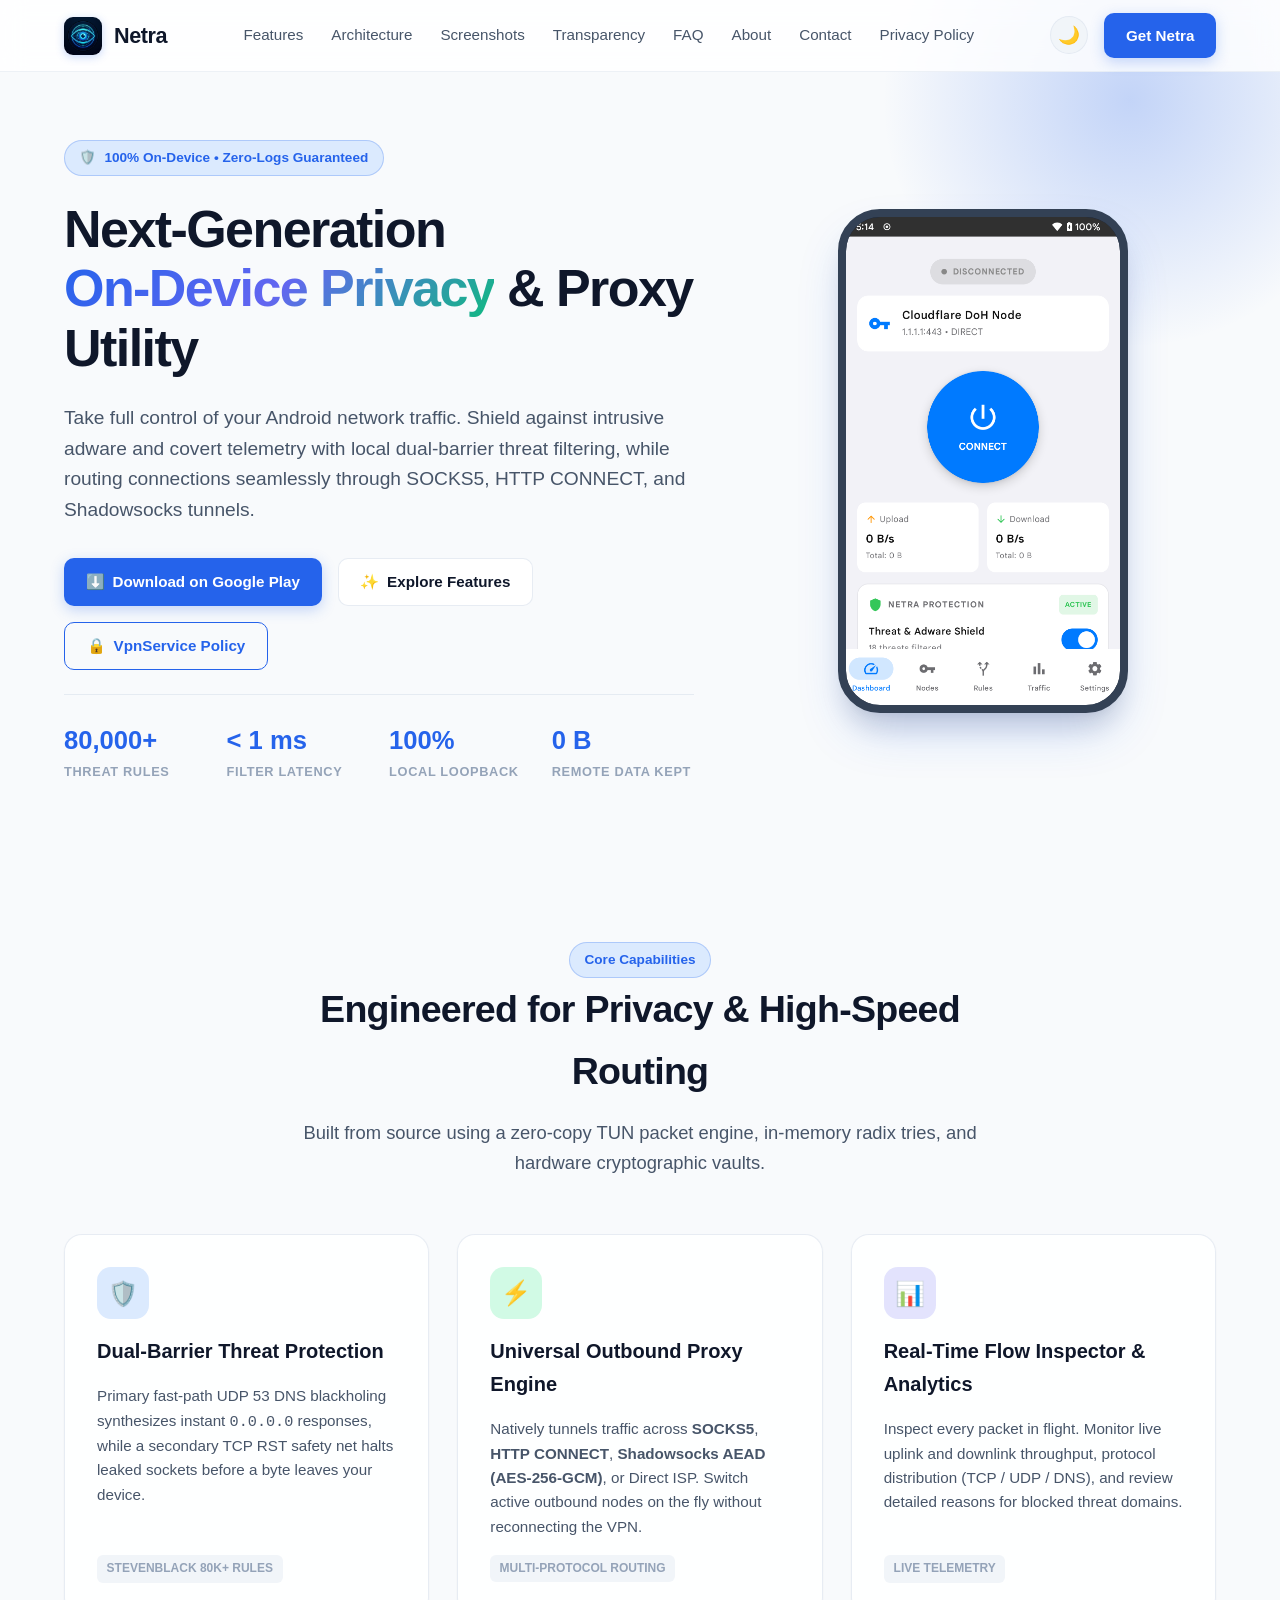
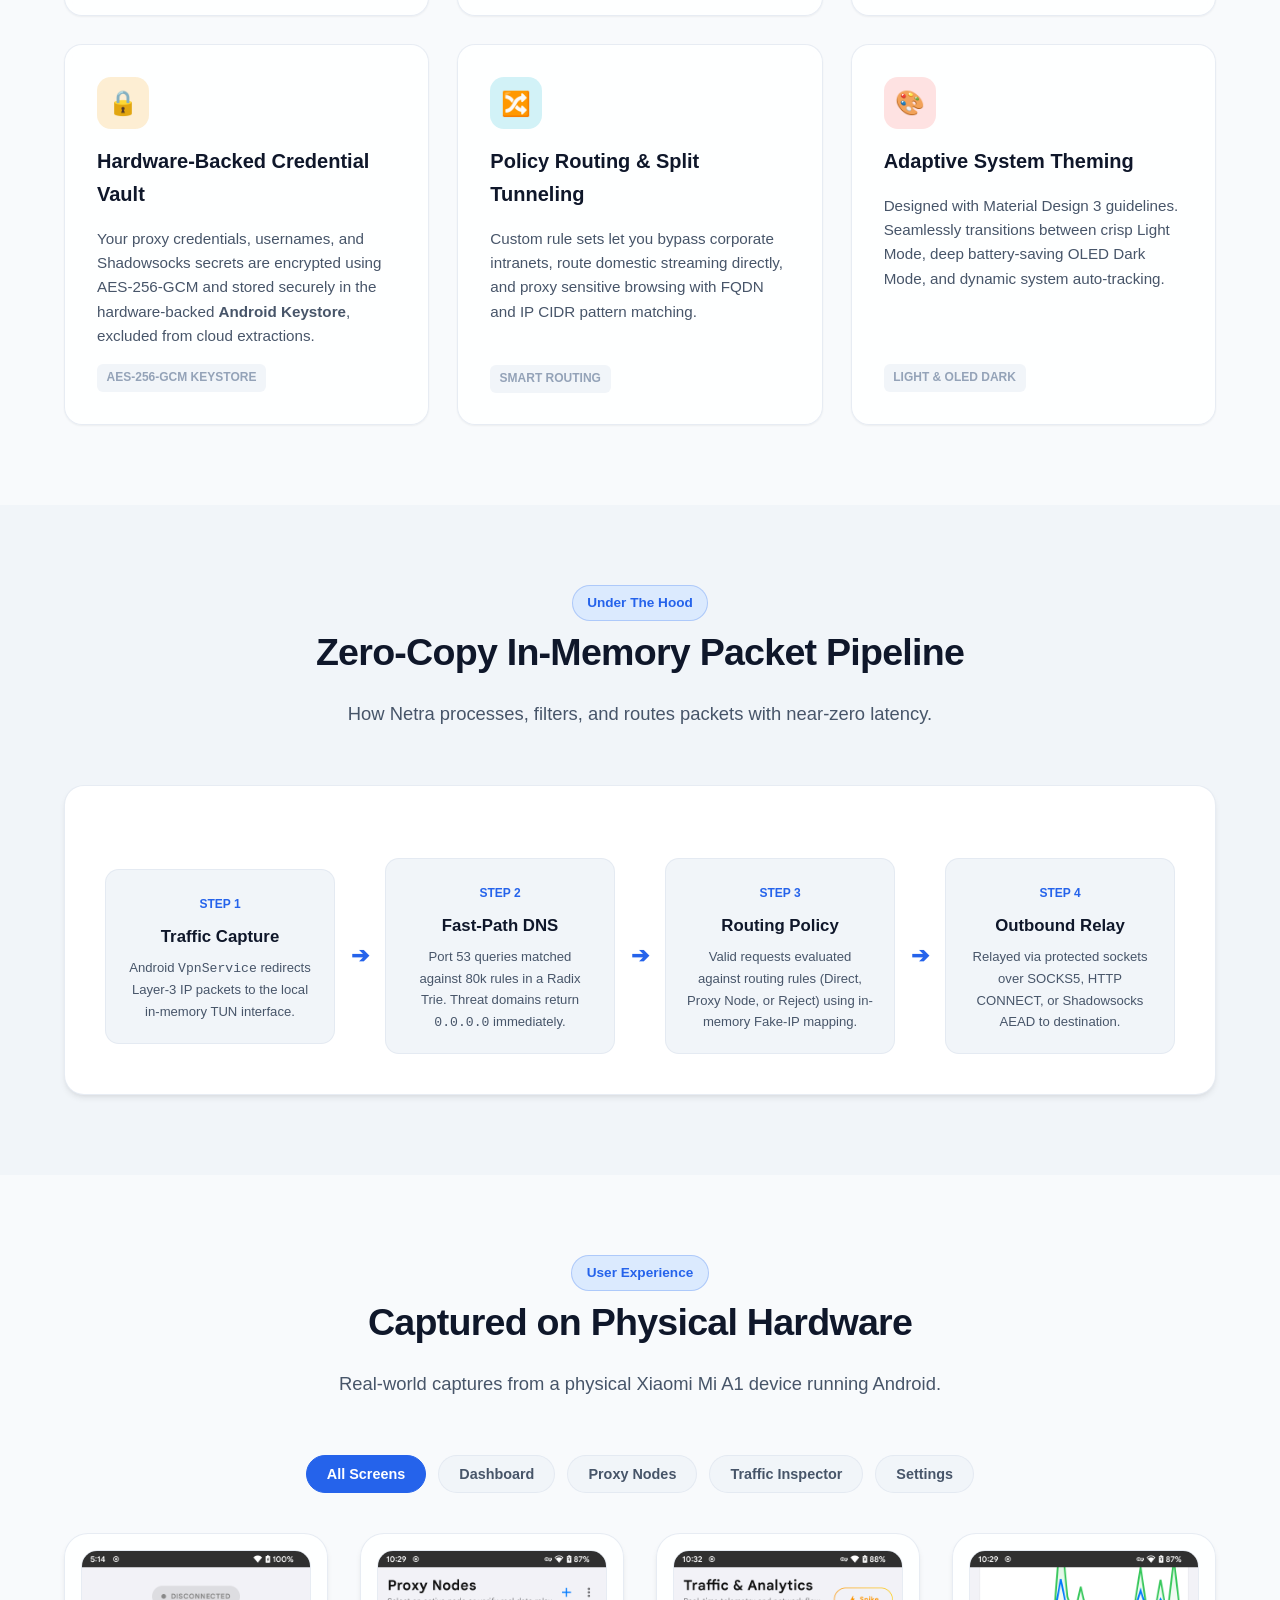
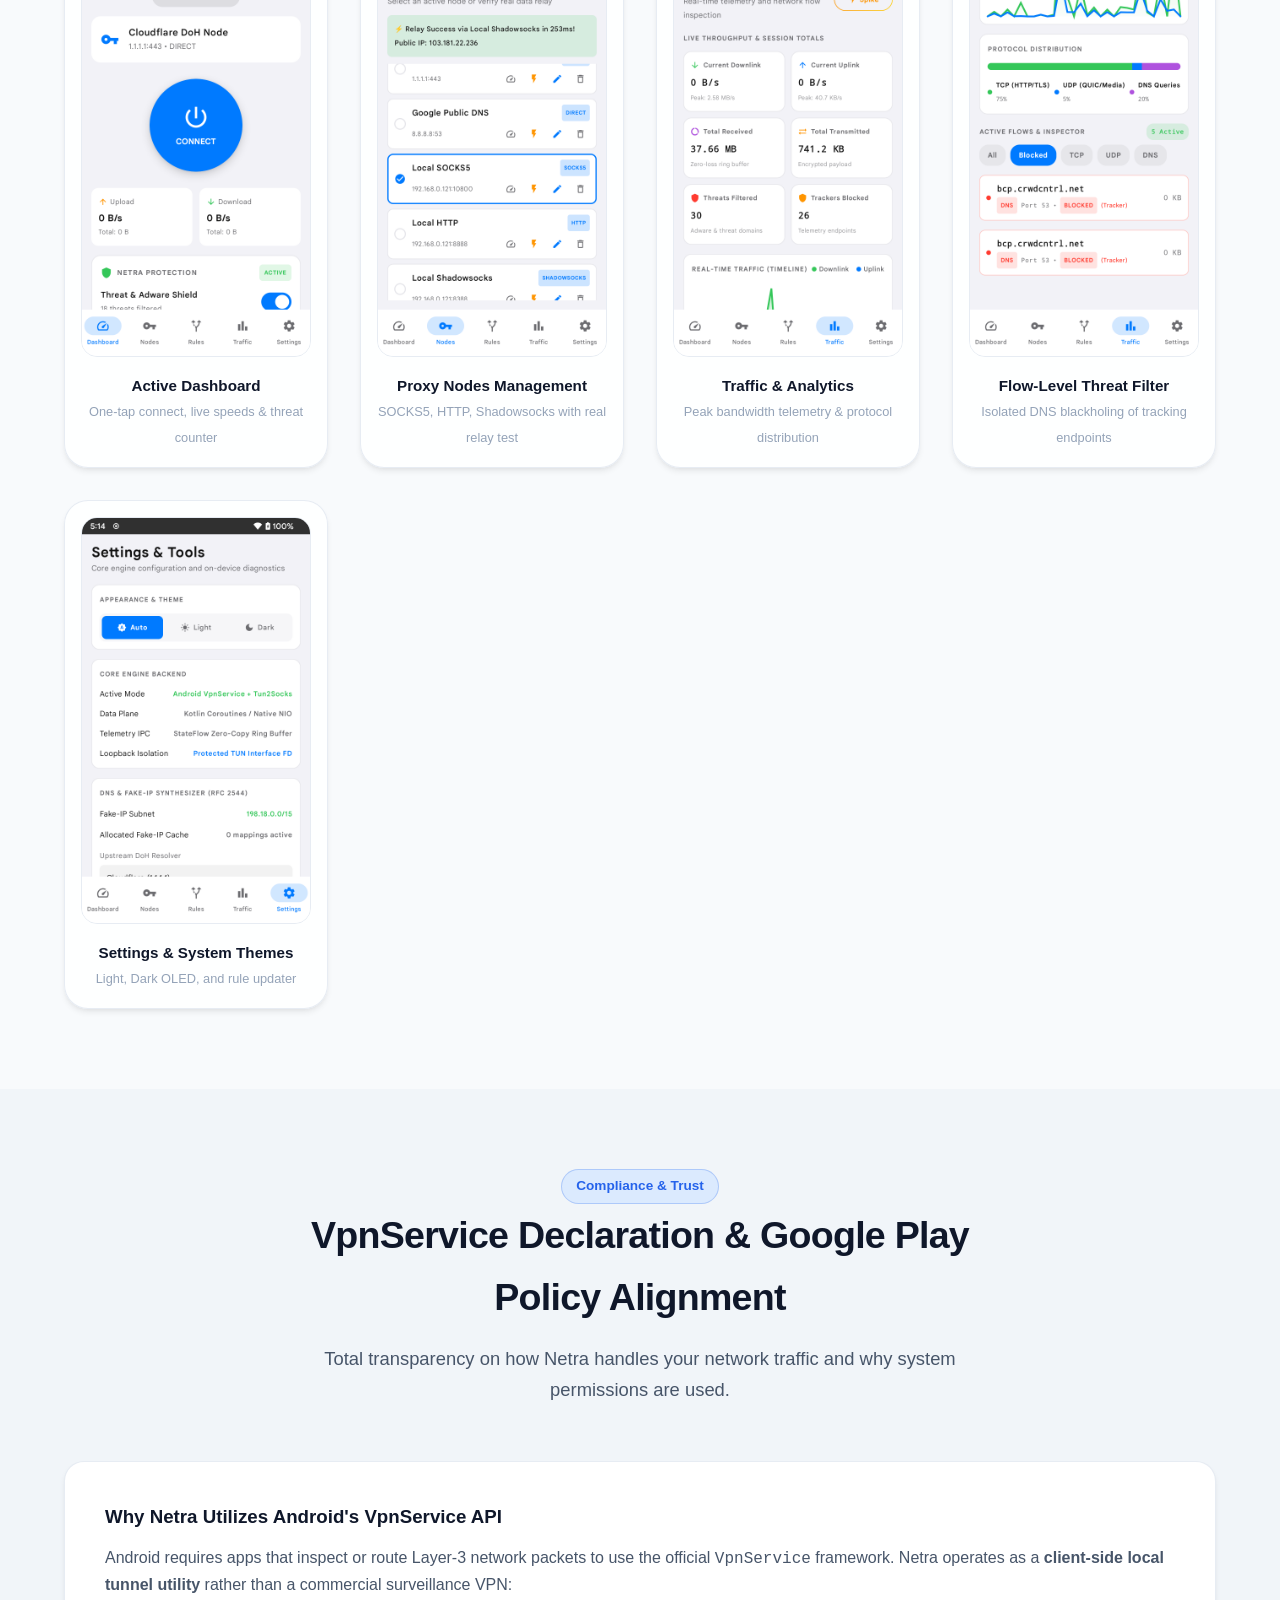
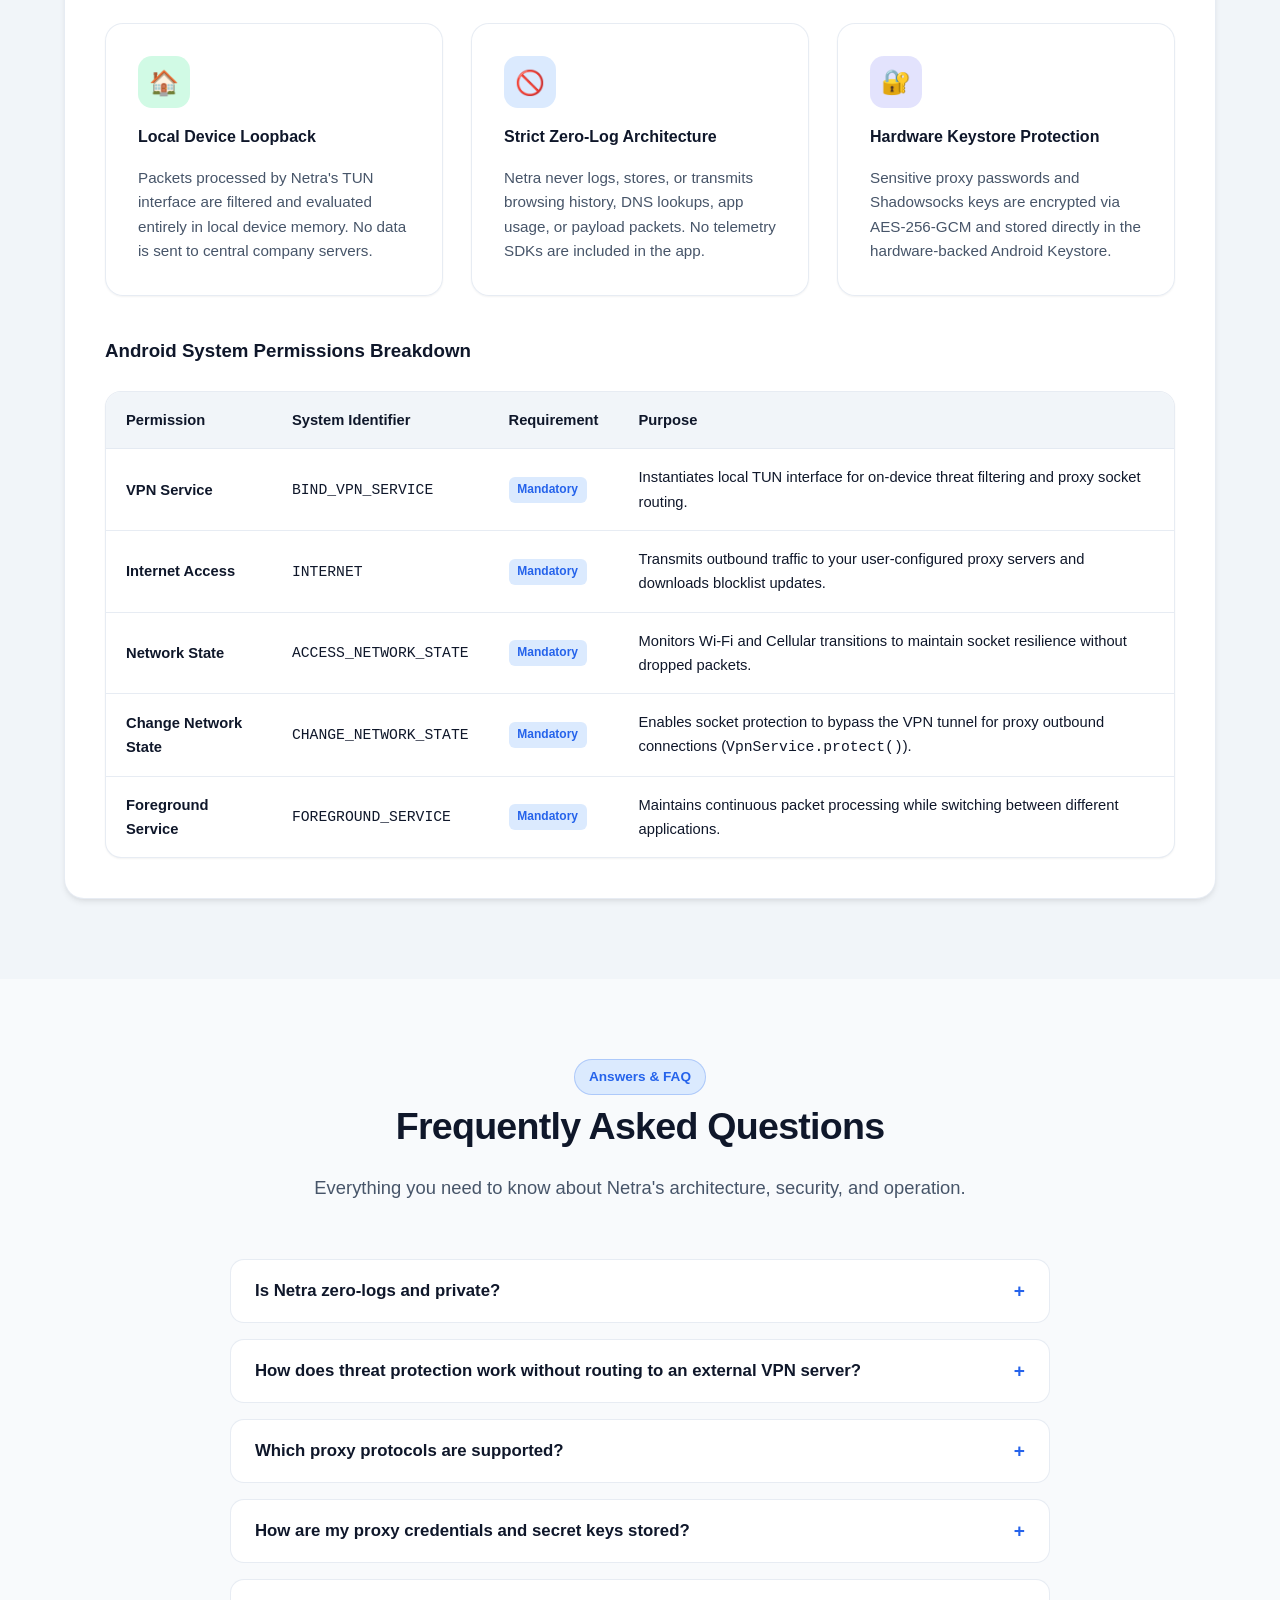
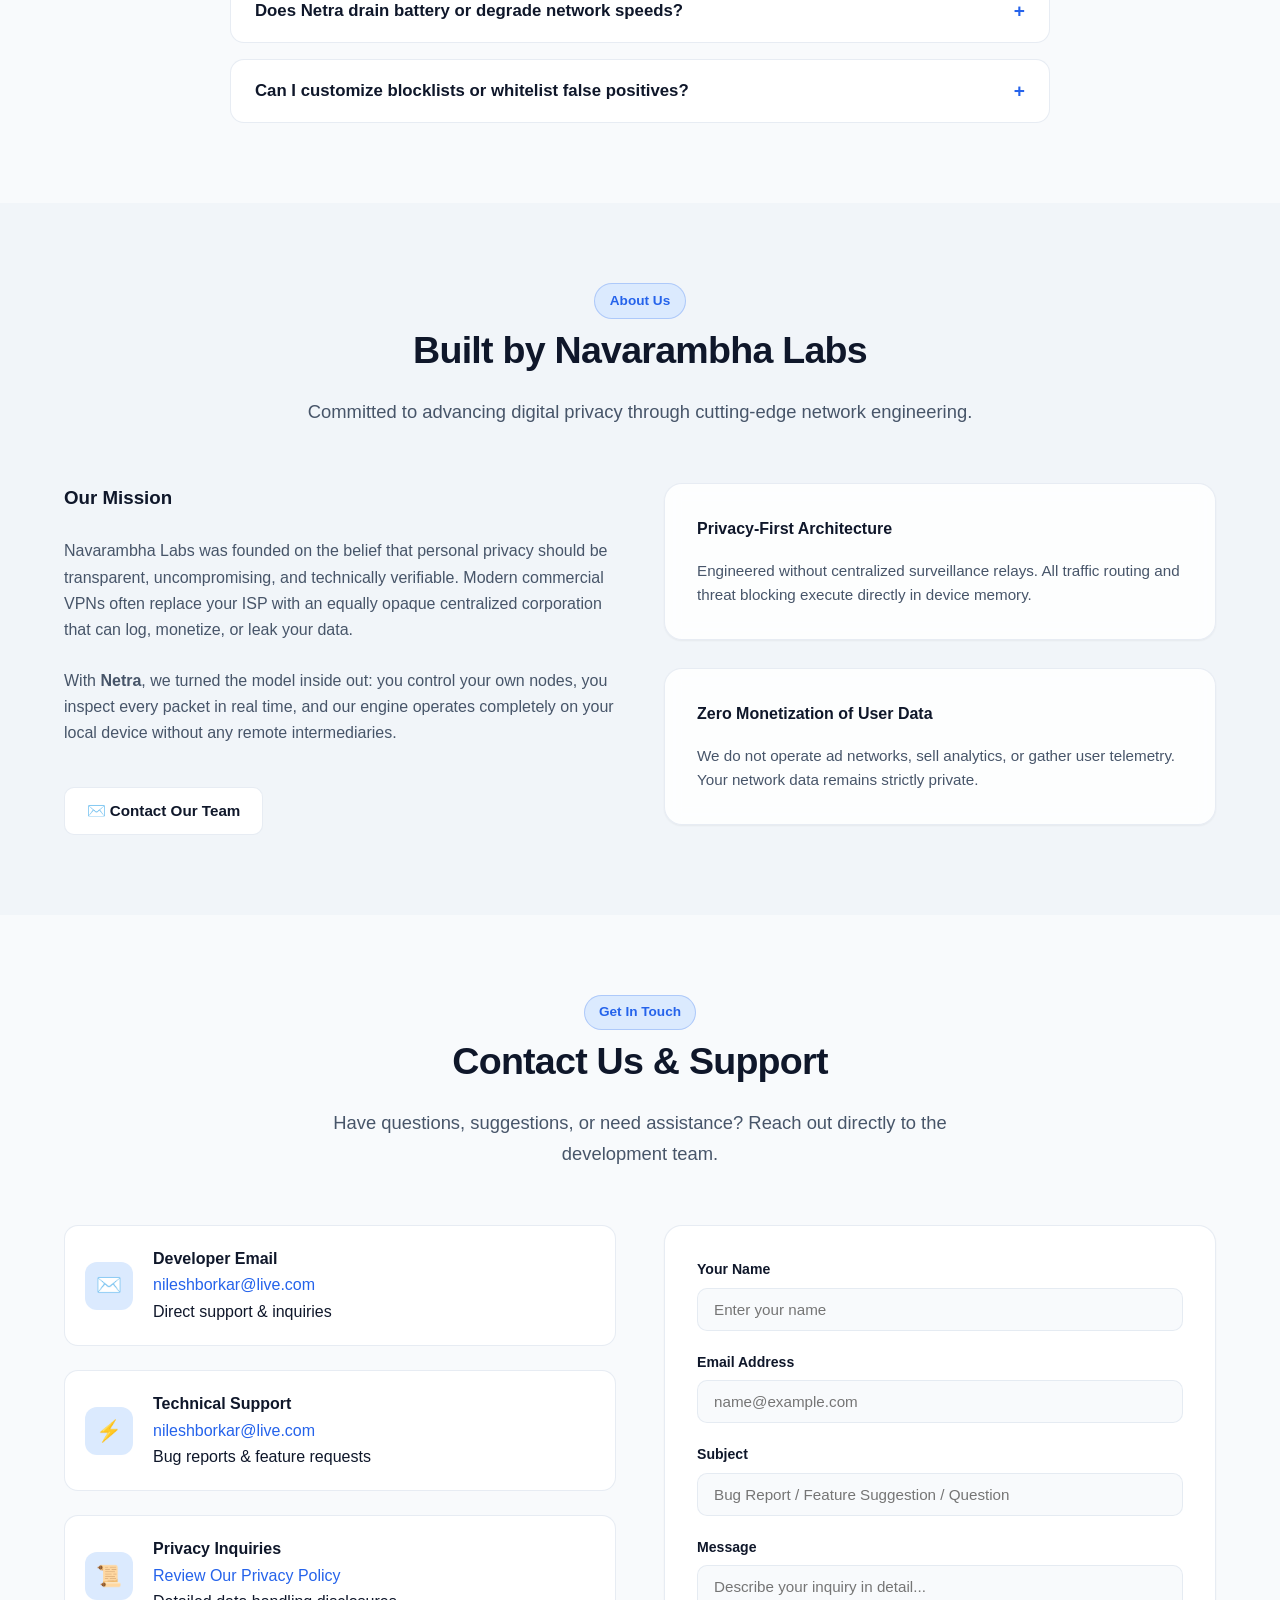
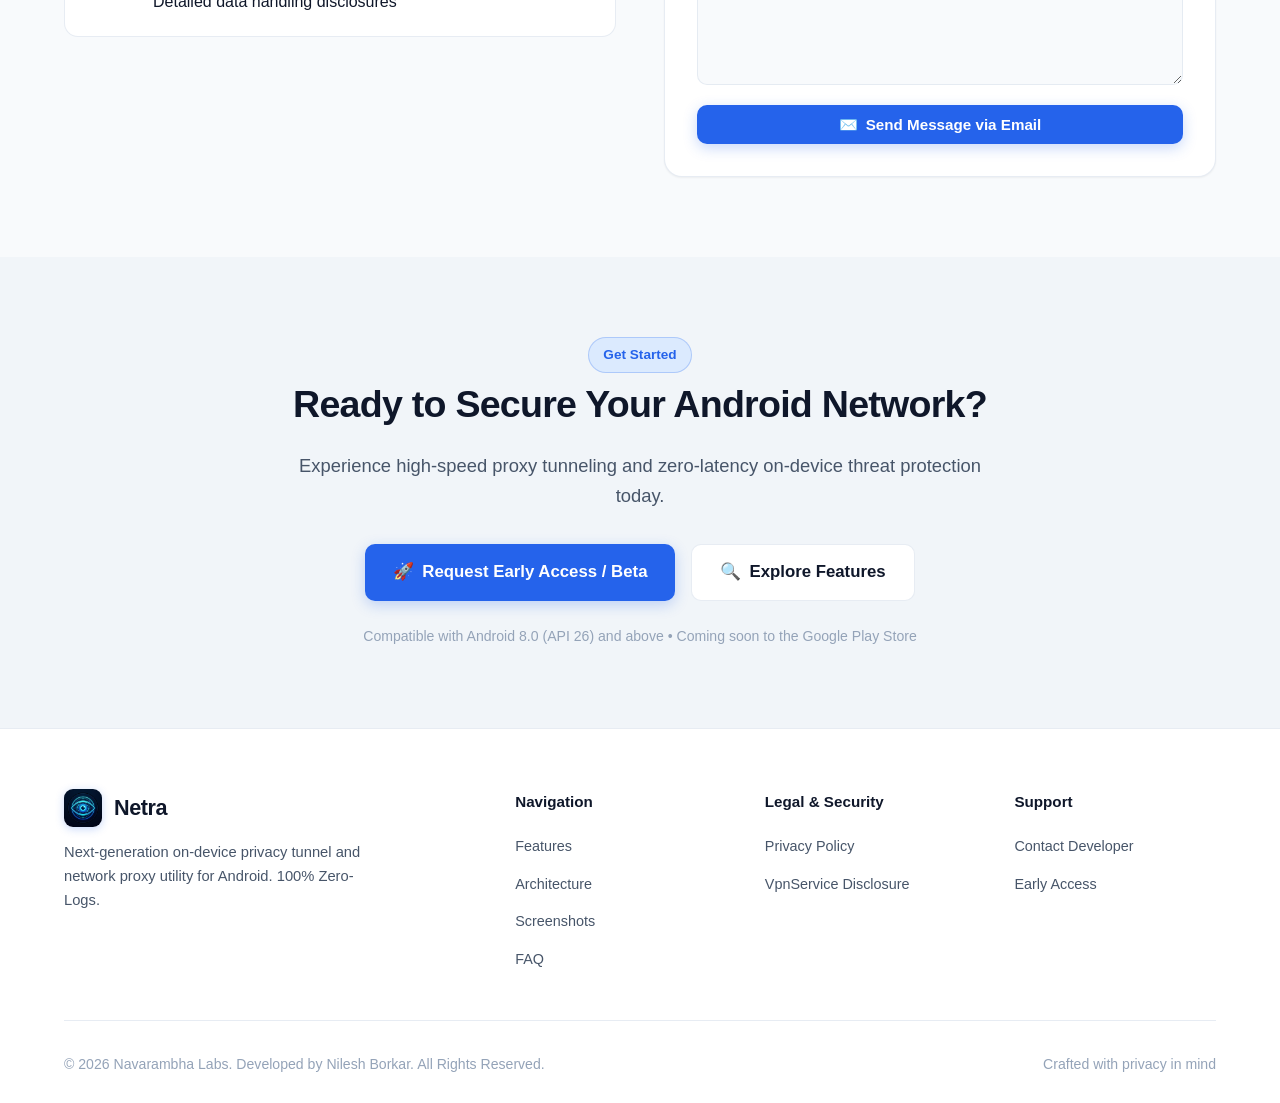
==== index.html @ 2120c1e3 "feat: initial release of Netra official website and privacy policy" ====
<!DOCTYPE html>
<html lang="en">
<head>
  <meta charset="UTF-8">
  <meta name="viewport" content="width=device-width, initial-scale=1.0">
  <title>Netra — On-Device Privacy Tunnel & Network Proxy Utility for Android</title>
  <meta name="description" content="Netra is an advanced, privacy-first Android network utility featuring on-device threat & tracker protection, multi-protocol proxy tunneling (SOCKS5, HTTP, Shadowsocks), and hardware-backed credential encryption. 100% Zero-Logs.">
  <meta name="keywords" content="Android proxy, SOCKS5 client, Shadowsocks Android, HTTP proxy client, privacy tunnel, on-device ad blocker, tracker protection, VpnService Android, network flow inspector, Netra">
  <meta name="author" content="Navarambha Labs">
  <meta name="robots" content="index, follow">
  <link rel="canonical" href="https://nborkar88.github.io/netra-site/">
  <meta name="theme-color" content="#2563eb">

  <!-- Open Graph / Facebook -->
  <meta property="og:type" content="website">
  <meta property="og:site_name" content="Netra Network Proxy">
  <meta property="og:url" content="https://nborkar88.github.io/netra-site/">
  <meta property="og:title" content="Netra — On-Device Privacy Tunnel & Network Proxy Utility for Android">
  <meta property="og:description" content="Shield your mobile network against trackers and adware while routing traffic seamlessly through SOCKS5, HTTP, and Shadowsocks proxies. 100% Zero-Logs.">
  <meta property="og:image" content="https://nborkar88.github.io/netra-site/assets/icon_512.png">

  <!-- Twitter / X -->
  <meta name="twitter:card" content="summary_large_image">
  <meta name="twitter:url" content="https://nborkar88.github.io/netra-site/">
  <meta name="twitter:title" content="Netra — Privacy Tunnel & Network Proxy for Android">
  <meta name="twitter:description" content="On-device dual-barrier threat filtering, multi-protocol proxy tunneling, and hardware credential encryption on Android.">
  <meta name="twitter:image" content="https://nborkar88.github.io/netra-site/assets/icon_512.png">

  <!-- Favicons -->
  <link rel="icon" type="image/png" href="assets/icon_512.png">
  <link rel="apple-touch-icon" href="assets/icon_512.png">

  <link rel="stylesheet" href="css/style.css">

  <!-- Schema.org JSON-LD Structured Data for SEO Rich Snippets -->
  <script type="application/ld+json">
  {
    "@context": "https://schema.org",
    "@graph": [
      {
        "@type": "SoftwareApplication",
        "@id": "https://nborkar88.github.io/netra-site/#app",
        "name": "Netra",
        "operatingSystem": "Android 8.0 and higher",
        "applicationCategory": "SecurityApplication, NetworkingApplication",
        "description": "On-device privacy tunnel and network proxy utility for Android with multi-protocol support (SOCKS5, HTTP, Shadowsocks), dual-barrier threat protection, and real-time traffic inspection.",
        "offers": {
          "@type": "Offer",
          "price": "0.00",
          "priceCurrency": "USD"
        },
        "publisher": {
          "@type": "Organization",
          "name": "Navarambha Labs",
          "url": "https://nborkar88.github.io/netra-site/"
        },
        "author": {
          "@type": "Person",
          "name": "Nilesh Borkar",
          "email": "nileshborkar@live.com"
        },
        "screenshot": [
          "https://nborkar88.github.io/netra-site/assets/screenshots/screen_dashboard.png",
          "https://nborkar88.github.io/netra-site/assets/screenshots/screen_nodes.png",
          "https://nborkar88.github.io/netra-site/assets/screenshots/screen_traffic.png",
          "https://nborkar88.github.io/netra-site/assets/screenshots/screen_settings.png"
        ]
      },
      {
        "@type": "FAQPage",
        "@id": "https://nborkar88.github.io/netra-site/#faq",
        "mainEntity": [
          {
            "@type": "Question",
            "name": "Is Netra completely free and zero-logs?",
            "acceptedAnswer": {
              "@type": "Answer",
              "text": "Yes. Netra is 100% free and open-source. It does not require any account creation, does not collect personal identifiers, and strictly does not log browsing history, packet contents, or connection timestamps."
            }
          },
          {
            "@type": "Question",
            "name": "How does Netra's on-device threat protection work without a remote VPN server?",
            "acceptedAnswer": {
              "@type": "Answer",
              "text": "Netra uses Android's local VpnService interface to intercept network packets on-device. When apps issue DNS queries, Netra matches domain names against an in-memory database of 80,000+ community threat definitions in sub-millisecond time. Known adware and tracking domains are instantly resolved to 0.0.0.0, blackholing them before connections leave your device."
            }
          },
          {
            "@type": "Question",
            "name": "Which outbound proxy protocols are supported by Netra?",
            "acceptedAnswer": {
              "@type": "Answer",
              "text": "Netra natively supports SOCKS5, HTTP CONNECT, Shadowsocks (AEAD AES-256-GCM), and Direct ISP routing, allowing you to dynamically switch outbound nodes in real-time without restarting the VPN."
            }
          },
          {
            "@type": "Question",
            "name": "How are proxy credentials and secret keys protected on the device?",
            "acceptedAnswer": {
              "@type": "Answer",
              "text": "Sensitive node credentials and pre-shared keys are encrypted with AES-256-GCM via AndroidX EncryptedSharedPreferences, backed directly by hardware-protected keys in the Android Keystore system. They are explicitly excluded from Android cloud backups."
            }
          }
        ]
      }
    ]
  }
  </script>
</head>
<body>

  <!-- Navigation Bar -->
  <header class="navbar">
    <div class="container">
      <a href="#" class="brand">
        <img src="assets/icon_512.png" alt="Netra Icon" class="brand-icon">
        <span>Netra</span>
      </a>

      <nav>
        <ul class="nav-links" id="navLinks">
          <li><a href="#features">Features</a></li>
          <li><a href="#architecture">Architecture</a></li>
          <li><a href="#screenshots">Screenshots</a></li>
          <li><a href="#transparency">Transparency</a></li>
          <li><a href="#faq">FAQ</a></li>
          <li><a href="#about">About</a></li>
          <li><a href="#contact">Contact</a></li>
          <li><a href="privacy.html">Privacy Policy</a></li>
        </ul>
      </nav>

      <div class="nav-actions">
        <button id="themeToggleBtn" class="theme-toggle-btn" aria-label="Toggle Theme">🌙</button>
        <a href="#download" class="btn btn-primary">Get Netra</a>
        <button id="mobileToggle" class="mobile-toggle" aria-label="Toggle navigation">☰</button>
      </div>
    </div>
  </header>

  <!-- Hero Section -->
  <section class="hero" id="home">
    <div class="container hero-grid">
      <div class="hero-content">
        <div class="badge-pill">
          <span>🛡️</span> 100% On-Device • Zero-Logs Guaranteed
        </div>

        <h1 class="hero-title">
          Next-Generation <br>
          <span class="gradient-text">On-Device Privacy</span> & Proxy Utility
        </h1>

        <p class="hero-subtitle">
          Take full control of your Android network traffic. Shield against intrusive adware and covert telemetry with local dual-barrier threat filtering, while routing connections seamlessly through SOCKS5, HTTP CONNECT, and Shadowsocks tunnels.
        </p>

        <div class="hero-cta">
          <a href="#download" class="btn btn-primary">
            <span>⬇️</span> Download on Google Play
          </a>
          <a href="#features" class="btn btn-secondary">
            <span>✨</span> Explore Features
          </a>
          <a href="#transparency" class="btn btn-outline">
            <span>🔒</span> VpnService Policy
          </a>
        </div>

        <div class="hero-metrics">
          <div class="metric-item">
            <span class="metric-val">80,000+</span>
            <span class="metric-lbl">Threat Rules</span>
          </div>
          <div class="metric-item">
            <span class="metric-val">&lt; 1 ms</span>
            <span class="metric-lbl">Filter Latency</span>
          </div>
          <div class="metric-item">
            <span class="metric-val">100%</span>
            <span class="metric-lbl">Local Loopback</span>
          </div>
          <div class="metric-item">
            <span class="metric-val">0 B</span>
            <span class="metric-lbl">Remote Data Kept</span>
          </div>
        </div>
      </div>

      <!-- Real Device Mockup -->
      <div class="hero-mockup">
        <div class="phone-frame">
          <img src="assets/screenshots/screen_dashboard.png" alt="Netra Dashboard on Android" class="phone-screen">
        </div>
      </div>
    </div>
  </section>

  <!-- Key Features Grid -->
  <section id="features">
    <div class="container">
      <div class="section-header">
        <div class="badge-pill">Core Capabilities</div>
        <h2>Engineered for Privacy & High-Speed Routing</h2>
        <p>Built from source using a zero-copy TUN packet engine, in-memory radix tries, and hardware cryptographic vaults.</p>
      </div>

      <div class="features-grid">
        
        <!-- Feature 1 -->
        <div class="feature-card">
          <div class="feature-icon-wrapper icon-blue">🛡️</div>
          <h3>Dual-Barrier Threat Protection</h3>
          <p>Primary fast-path UDP 53 DNS blackholing synthesizes instant <code>0.0.0.0</code> responses, while a secondary TCP RST safety net halts leaked sockets before a byte leaves your device.</p>
          <span class="feature-tag">StevenBlack 80k+ Rules</span>
        </div>

        <!-- Feature 2 -->
        <div class="feature-card">
          <div class="feature-icon-wrapper icon-green">⚡</div>
          <h3>Universal Outbound Proxy Engine</h3>
          <p>Natively tunnels traffic across <strong>SOCKS5</strong>, <strong>HTTP CONNECT</strong>, <strong>Shadowsocks AEAD (AES-256-GCM)</strong>, or Direct ISP. Switch active outbound nodes on the fly without reconnecting the VPN.</p>
          <span class="feature-tag">Multi-Protocol Routing</span>
        </div>

        <!-- Feature 3 -->
        <div class="feature-card">
          <div class="feature-icon-wrapper icon-purple">📊</div>
          <h3>Real-Time Flow Inspector & Analytics</h3>
          <p>Inspect every packet in flight. Monitor live uplink and downlink throughput, protocol distribution (TCP / UDP / DNS), and review detailed reasons for blocked threat domains.</p>
          <span class="feature-tag">Live Telemetry</span>
        </div>

        <!-- Feature 4 -->
        <div class="feature-card">
          <div class="feature-icon-wrapper icon-orange">🔒</div>
          <h3>Hardware-Backed Credential Vault</h3>
          <p>Your proxy credentials, usernames, and Shadowsocks secrets are encrypted using AES-256-GCM and stored securely in the hardware-backed <strong>Android Keystore</strong>, excluded from cloud extractions.</p>
          <span class="feature-tag">AES-256-GCM Keystore</span>
        </div>

        <!-- Feature 5 -->
        <div class="feature-card">
          <div class="feature-icon-wrapper icon-cyan">🔀</div>
          <h3>Policy Routing & Split Tunneling</h3>
          <p>Custom rule sets let you bypass corporate intranets, route domestic streaming directly, and proxy sensitive browsing with FQDN and IP CIDR pattern matching.</p>
          <span class="feature-tag">Smart Routing</span>
        </div>

        <!-- Feature 6 -->
        <div class="feature-card">
          <div class="feature-icon-wrapper icon-red">🎨</div>
          <h3>Adaptive System Theming</h3>
          <p>Designed with Material Design 3 guidelines. Seamlessly transitions between crisp Light Mode, deep battery-saving OLED Dark Mode, and dynamic system auto-tracking.</p>
          <span class="feature-tag">Light & OLED Dark</span>
        </div>

      </div>
    </div>
  </section>

  <!-- Architecture Pipeline Section -->
  <section id="architecture" style="background: var(--surface-alt);">
    <div class="container">
      <div class="section-header">
        <div class="badge-pill">Under The Hood</div>
        <h2>Zero-Copy In-Memory Packet Pipeline</h2>
        <p>How Netra processes, filters, and routes packets with near-zero latency.</p>
      </div>

      <div class="arch-card">
        <div class="pipeline-diagram">
          
          <div class="pipeline-step">
            <span class="step-num">Step 1</span>
            <h4>Traffic Capture</h4>
            <p>Android <code>VpnService</code> redirects Layer-3 IP packets to the local in-memory TUN interface.</p>
          </div>

          <div class="pipeline-arrow">➔</div>

          <div class="pipeline-step">
            <span class="step-num">Step 2</span>
            <h4>Fast-Path DNS</h4>
            <p>Port 53 queries matched against 80k rules in a Radix Trie. Threat domains return <code>0.0.0.0</code> immediately.</p>
          </div>

          <div class="pipeline-arrow">➔</div>

          <div class="pipeline-step">
            <span class="step-num">Step 3</span>
            <h4>Routing Policy</h4>
            <p>Valid requests evaluated against routing rules (Direct, Proxy Node, or Reject) using in-memory Fake-IP mapping.</p>
          </div>

          <div class="pipeline-arrow">➔</div>

          <div class="pipeline-step">
            <span class="step-num">Step 4</span>
            <h4>Outbound Relay</h4>
            <p>Relayed via protected sockets over SOCKS5, HTTP CONNECT, or Shadowsocks AEAD to destination.</p>
          </div>

        </div>
      </div>
    </div>
  </section>

  <!-- High-Resolution Device Screenshots Gallery -->
  <section id="screenshots">
    <div class="container">
      <div class="section-header">
        <div class="badge-pill">User Experience</div>
        <h2>Captured on Physical Hardware</h2>
        <p>Real-world captures from a physical Xiaomi Mi A1 device running Android.</p>
      </div>

      <div class="gallery-nav">
        <button class="gallery-tab active" data-filter="all">All Screens</button>
        <button class="gallery-tab" data-filter="dashboard">Dashboard</button>
        <button class="gallery-tab" data-filter="nodes">Proxy Nodes</button>
        <button class="gallery-tab" data-filter="traffic">Traffic Inspector</button>
        <button class="gallery-tab" data-filter="settings">Settings</button>
      </div>

      <div class="screenshots-grid">
        
        <!-- Screen 1: Dashboard -->
        <figure class="screenshot-card" data-category="dashboard">
          <img src="assets/screenshots/screen_dashboard.png" alt="Netra Active Dashboard Screen" loading="lazy">
          <figcaption>Active Dashboard</figcaption>
          <span class="caption-sub">One-tap connect, live speeds & threat counter</span>
        </figure>

        <!-- Screen 2: Nodes -->
        <figure class="screenshot-card" data-category="nodes">
          <img src="assets/screenshots/screen_nodes.png" alt="Netra Proxy Nodes Management" loading="lazy">
          <figcaption>Proxy Nodes Management</figcaption>
          <span class="caption-sub">SOCKS5, HTTP, Shadowsocks with real relay test</span>
        </figure>

        <!-- Screen 3: Traffic Inspector -->
        <figure class="screenshot-card" data-category="traffic">
          <img src="assets/screenshots/screen_traffic.png" alt="Netra Traffic Analytics Screen" loading="lazy">
          <figcaption>Traffic & Analytics</figcaption>
          <span class="caption-sub">Peak bandwidth telemetry & protocol distribution</span>
        </figure>

        <!-- Screen 4: Blocked Inspector -->
        <figure class="screenshot-card" data-category="traffic">
          <img src="assets/screenshots/screen_blocked.png" alt="Netra Blocked Flows Inspector" loading="lazy">
          <figcaption>Flow-Level Threat Filter</figcaption>
          <span class="caption-sub">Isolated DNS blackholing of tracking endpoints</span>
        </figure>

        <!-- Screen 5: Settings -->
        <figure class="screenshot-card" data-category="settings">
          <img src="assets/screenshots/screen_settings.png" alt="Netra Settings & Theming" loading="lazy">
          <figcaption>Settings & System Themes</figcaption>
          <span class="caption-sub">Light, Dark OLED, and rule updater</span>
        </figure>

      </div>
    </div>
  </section>

  <!-- Modal Lightbox for Zooming Screenshots -->
  <div class="lightbox-modal" id="lightboxModal">
    <div class="lightbox-content">
      <button class="lightbox-close" id="lightboxClose">&times;</button>
      <img src="" alt="Enlarged Screenshot" id="lightboxImg">
    </div>
  </div>

  <!-- Google Play & VpnService Transparency Section -->
  <section id="transparency" style="background: var(--surface-alt);">
    <div class="container">
      <div class="section-header">
        <div class="badge-pill">Compliance & Trust</div>
        <h2>VpnService Declaration & Google Play Policy Alignment</h2>
        <p>Total transparency on how Netra handles your network traffic and why system permissions are used.</p>
      </div>

      <div class="arch-card">
        <h3>Why Netra Utilizes Android's VpnService API</h3>
        <p style="margin: 0.75rem 0 1.5rem; color: var(--text-secondary);">
          Android requires apps that inspect or route Layer-3 network packets to use the official <code>VpnService</code> framework. Netra operates as a <strong>client-side local tunnel utility</strong> rather than a commercial surveillance VPN:
        </p>

        <div class="features-grid" style="grid-template-columns: repeat(auto-fit, minmax(280px, 1fr));">
          <div class="feature-card">
            <div class="feature-icon-wrapper icon-green">🏠</div>
            <h4>Local Device Loopback</h4>
            <p>Packets processed by Netra's TUN interface are filtered and evaluated entirely in local device memory. No data is sent to central company servers.</p>
          </div>
          <div class="feature-card">
            <div class="feature-icon-wrapper icon-blue">🚫</div>
            <h4>Strict Zero-Log Architecture</h4>
            <p>Netra never logs, stores, or transmits browsing history, DNS lookups, app usage, or payload packets. No telemetry SDKs are included in the app.</p>
          </div>
          <div class="feature-card">
            <div class="feature-icon-wrapper icon-purple">🔐</div>
            <h4>Hardware Keystore Protection</h4>
            <p>Sensitive proxy passwords and Shadowsocks keys are encrypted via AES-256-GCM and stored directly in the hardware-backed Android Keystore.</p>
          </div>
        </div>

        <h3 style="margin-top: 2.5rem;">Android System Permissions Breakdown</h3>
        <div class="table-wrapper">
          <table>
            <thead>
              <tr>
                <th>Permission</th>
                <th>System Identifier</th>
                <th>Requirement</th>
                <th>Purpose</th>
              </tr>
            </thead>
            <tbody>
              <tr>
                <td><strong>VPN Service</strong></td>
                <td><code>BIND_VPN_SERVICE</code></td>
                <td><span class="badge-tag badge-required">Mandatory</span></td>
                <td>Instantiates local TUN interface for on-device threat filtering and proxy socket routing.</td>
              </tr>
              <tr>
                <td><strong>Internet Access</strong></td>
                <td><code>INTERNET</code></td>
                <td><span class="badge-tag badge-required">Mandatory</span></td>
                <td>Transmits outbound traffic to your user-configured proxy servers and downloads blocklist updates.</td>
              </tr>
              <tr>
                <td><strong>Network State</strong></td>
                <td><code>ACCESS_NETWORK_STATE</code></td>
                <td><span class="badge-tag badge-required">Mandatory</span></td>
                <td>Monitors Wi-Fi and Cellular transitions to maintain socket resilience without dropped packets.</td>
              </tr>
              <tr>
                <td><strong>Change Network State</strong></td>
                <td><code>CHANGE_NETWORK_STATE</code></td>
                <td><span class="badge-tag badge-required">Mandatory</span></td>
                <td>Enables socket protection to bypass the VPN tunnel for proxy outbound connections (<code>VpnService.protect()</code>).</td>
              </tr>
              <tr>
                <td><strong>Foreground Service</strong></td>
                <td><code>FOREGROUND_SERVICE</code></td>
                <td><span class="badge-tag badge-required">Mandatory</span></td>
                <td>Maintains continuous packet processing while switching between different applications.</td>
              </tr>
            </tbody>
          </table>
        </div>
      </div>
    </div>
  </section>

  <!-- FAQ Section (Schema.org Indexed) -->
  <section id="faq">
    <div class="container">
      <div class="section-header">
        <div class="badge-pill">Answers & FAQ</div>
        <h2>Frequently Asked Questions</h2>
        <p>Everything you need to know about Netra's architecture, security, and operation.</p>
      </div>

      <div class="faq-list">
        
        <div class="faq-item">
          <button class="faq-question">
            <span>Is Netra zero-logs and private?</span>
            <span class="faq-icon">+</span>
          </button>
          <div class="faq-answer">
            <p>Yes, absolutely. Netra operates on a strict, uncompromising Zero-Log Policy. It requires no account registration, no phone number, and does not monitor or store your browsing history, IP addresses, DNS queries, or app activity. All packet filtering occurs 100% locally on your device.</p>
          </div>
        </div>

        <div class="faq-item">
          <button class="faq-question">
            <span>How does threat protection work without routing to an external VPN server?</span>
            <span class="faq-icon">+</span>
          </button>
          <div class="faq-answer">
            <p>Unlike commercial VPN services that route all your traffic to their remote cloud servers, Netra runs a local packet engine directly on your phone via Android's local <code>VpnService</code>. When apps resolve domains, Netra intercepts the DNS request and checks it against 80,000+ threat definitions compiled into an in-memory Radix Trie. If matched, it returns <code>0.0.0.0</code> immediately, neutralizing the threat before any network data leaves your device.</p>
          </div>
        </div>

        <div class="faq-item">
          <button class="faq-question">
            <span>Which proxy protocols are supported?</span>
            <span class="faq-icon">+</span>
          </button>
          <div class="faq-answer">
            <p>Netra natively supports <strong>SOCKS5</strong> (with username/password authentication), <strong>HTTP CONNECT</strong> (standard forward proxy tunneling), <strong>Shadowsocks</strong> (using modern AEAD ciphers like AES-256-GCM), and <strong>Direct ISP routing</strong>. You can switch between active nodes in real-time without restarting your VPN session.</p>
          </div>
        </div>

        <div class="faq-item">
          <button class="faq-question">
            <span>How are my proxy credentials and secret keys stored?</span>
            <span class="faq-icon">+</span>
          </button>
          <div class="faq-answer">
            <p>Netra uses AndroidX <code>EncryptedSharedPreferences</code> backed by the hardware-protected <strong>Android Keystore</strong>. Passwords and Shadowsocks keys are encrypted using AES-256-GCM at rest. Furthermore, our backup rules explicitly exclude credential stores from Google Drive cloud backups to protect your keys against remote extraction.</p>
          </div>
        </div>

        <div class="faq-item">
          <button class="faq-question">
            <span>Does Netra drain battery or degrade network speeds?</span>
            <span class="faq-icon">+</span>
          </button>
          <div class="faq-answer">
            <p>No. Netra was built with high-efficiency Kotlin coroutines, direct NIO byte buffers, and memory-optimized Radix Tries that consume under 8MB of RAM for 80,000+ rules. By dropping ads and tracking scripts before their multi-megabyte payloads can download, Netra often improves overall page load speeds and saves mobile cellular data.</p>
          </div>
        </div>

        <div class="faq-item">
          <button class="faq-question">
            <span>Can I customize blocklists or whitelist false positives?</span>
            <span class="faq-icon">+</span>
          </button>
          <div class="faq-answer">
            <p>Yes. In the Traffic Inspector tab, tapping any blocked flow opens the "Why Was This Blocked?" inspector where you can tap "Allow Once" (temporary bypass for current session) or "Always Allow" (persisted whitelist) to easily resolve any false positives.</p>
          </div>
        </div>

      </div>
    </div>
  </section>

  <!-- About Us Section -->
  <section id="about" style="background: var(--surface-alt);">
    <div class="container">
      <div class="section-header">
        <div class="badge-pill">About Us</div>
        <h2>Built by Navarambha Labs</h2>
        <p>Committed to advancing digital privacy through cutting-edge network engineering.</p>
      </div>

      <div class="contact-grid">
        <div class="contact-info">
          <h3>Our Mission</h3>
          <p style="color: var(--text-secondary);">
            Navarambha Labs was founded on the belief that personal privacy should be transparent, uncompromising, and technically verifiable. Modern commercial VPNs often replace your ISP with an equally opaque centralized corporation that can log, monetize, or leak your data.
          </p>
          <p style="color: var(--text-secondary);">
            With <strong>Netra</strong>, we turned the model inside out: you control your own nodes, you inspect every packet in real time, and our engine operates completely on your local device without any remote intermediaries.
          </p>
          <div style="margin-top: 1rem;">
            <a href="#contact" class="btn btn-secondary">
              ✉️ Contact Our Team
            </a>
          </div>
        </div>

        <div class="features-grid" style="grid-template-columns: 1fr;">
          <div class="feature-card">
            <h4>Privacy-First Architecture</h4>
            <p>Engineered without centralized surveillance relays. All traffic routing and threat blocking execute directly in device memory.</p>
          </div>
          <div class="feature-card">
            <h4>Zero Monetization of User Data</h4>
            <p>We do not operate ad networks, sell analytics, or gather user telemetry. Your network data remains strictly private.</p>
          </div>
        </div>
      </div>
    </div>
  </section>

  <!-- Contact Us Section -->
  <section id="contact">
    <div class="container">
      <div class="section-header">
        <div class="badge-pill">Get In Touch</div>
        <h2>Contact Us & Support</h2>
        <p>Have questions, suggestions, or need assistance? Reach out directly to the development team.</p>
      </div>

      <div class="contact-grid">
        
        <div class="contact-info">
          <div class="contact-card">
            <div class="contact-card-icon">✉️</div>
            <div>
              <h4>Developer Email</h4>
              <p><a href="mailto:nileshborkar@live.com">nileshborkar@live.com</a></p>
              <span class="caption-sub">Direct support & inquiries</span>
            </div>
          </div>

          <div class="contact-card">
            <div class="contact-card-icon">⚡</div>
            <div>
              <h4>Technical Support</h4>
              <p><a href="mailto:nileshborkar@live.com?subject=Netra%20Support">nileshborkar@live.com</a></p>
              <span class="caption-sub">Bug reports & feature requests</span>
            </div>
          </div>

          <div class="contact-card">
            <div class="contact-card-icon">📜</div>
            <div>
              <h4>Privacy Inquiries</h4>
              <p><a href="privacy.html">Review Our Privacy Policy</a></p>
              <span class="caption-sub">Detailed data handling disclosures</span>
            </div>
          </div>
        </div>

        <!-- Feedback / Message Form -->
        <form class="contact-form" id="contactForm">
          <div class="form-group">
            <label for="contactName">Your Name</label>
            <input type="text" id="contactName" class="form-control" placeholder="Enter your name" required>
          </div>

          <div class="form-group">
            <label for="contactEmail">Email Address</label>
            <input type="email" id="contactEmail" class="form-control" placeholder="name@example.com" required>
          </div>

          <div class="form-group">
            <label for="contactSubject">Subject</label>
            <input type="text" id="contactSubject" class="form-control" placeholder="Bug Report / Feature Suggestion / Question" required>
          </div>

          <div class="form-group">
            <label for="contactMessage">Message</label>
            <textarea id="contactMessage" class="form-control" placeholder="Describe your inquiry in detail..." required></textarea>
          </div>

          <button type="submit" class="btn btn-primary" style="width: 100%;">
            <span>✉️</span> Send Message via Email
          </button>

          <div id="formSuccess" style="display: none; color: var(--success); font-weight: 600; font-size: 0.9rem; text-align: center; margin-top: 0.5rem;"></div>
        </form>

      </div>
    </div>
  </section>

  <!-- Download Section -->
  <section id="download" style="background: var(--surface-alt); text-align: center;">
    <div class="container">
      <div class="section-header" style="margin-bottom: 2rem;">
        <div class="badge-pill">Get Started</div>
        <h2>Ready to Secure Your Android Network?</h2>
        <p>Experience high-speed proxy tunneling and zero-latency on-device threat protection today.</p>
      </div>
      <div style="display: flex; justify-content: center; gap: 1rem; flex-wrap: wrap;">
        <a href="mailto:nileshborkar@live.com?subject=Netra%20Android%20Beta%20Access" class="btn btn-primary" style="font-size: 1.05rem; padding: 0.85rem 1.75rem;">
          <span>🚀</span> Request Early Access / Beta
        </a>
        <a href="#features" class="btn btn-secondary" style="font-size: 1.05rem; padding: 0.85rem 1.75rem;">
          <span>🔍</span> Explore Features
        </a>
      </div>
      <p style="margin-top: 1.5rem; font-size: 0.88rem; color: var(--text-muted);">
        Compatible with Android 8.0 (API 26) and above • Coming soon to the Google Play Store
      </p>
    </div>
  </section>

  <!-- Footer -->
  <footer>
    <div class="container">
      <div class="footer-grid">
        <div class="footer-brand">
          <div class="brand">
            <img src="assets/icon_512.png" alt="Netra Icon" class="brand-icon">
            <span>Netra</span>
          </div>
          <p>Next-generation on-device privacy tunnel and network proxy utility for Android. 100% Zero-Logs.</p>
        </div>

        <div class="footer-col">
          <h5>Navigation</h5>
          <ul>
            <li><a href="#features">Features</a></li>
            <li><a href="#architecture">Architecture</a></li>
            <li><a href="#screenshots">Screenshots</a></li>
            <li><a href="#faq">FAQ</a></li>
          </ul>
        </div>

        <div class="footer-col">
          <h5>Legal & Security</h5>
          <ul>
            <li><a href="privacy.html">Privacy Policy</a></li>
            <li><a href="#transparency">VpnService Disclosure</a></li>
          </ul>
        </div>

        <div class="footer-col">
          <h5>Support</h5>
          <ul>
            <li><a href="mailto:nileshborkar@live.com">Contact Developer</a></li>
            <li><a href="#download">Early Access</a></li>
          </ul>
        </div>
      </div>

      <div class="footer-bottom">
        <p>&copy; 2026 Navarambha Labs. Developed by Nilesh Borkar. All Rights Reserved.</p>
        <p>Crafted with privacy in mind</p>
      </div>
    </div>
  </footer>

  <script src="js/main.js"></script>
</body>
</html>
---- css/style.css ----
/* ==========================================================================
   Netra Official Product Website & Legal Portal Stylesheet
   Author: Navarambha Labs
   ========================================================================== */

:root {
  --primary: #2563eb;
  --primary-hover: #1d4ed8;
  --primary-light: #dbeafe;
  --primary-glow: rgba(37, 99, 235, 0.25);
  --success: #10b981;
  --success-light: #d1fae5;
  --warning: #f59e0b;
  --danger: #ef4444;
  --danger-light: #fee2e2;

  /* Light Mode (Default) */
  --bg: #f8fafc;
  --surface: #ffffff;
  --surface-alt: #f1f5f9;
  --card-bg: rgba(255, 255, 255, 0.85);
  --card-border: rgba(226, 232, 240, 0.8);
  --text-primary: #0f172a;
  --text-secondary: #475569;
  --text-muted: #94a3b8;
  --shadow-sm: 0 1px 2px 0 rgba(0, 0, 0, 0.05);
  --shadow-md: 0 4px 6px -1px rgba(0, 0, 0, 0.08), 0 2px 4px -2px rgba(0, 0, 0, 0.05);
  --shadow-lg: 0 10px 15px -3px rgba(0, 0, 0, 0.08), 0 4px 6px -4px rgba(0, 0, 0, 0.04);
  --shadow-xl: 0 20px 25px -5px rgba(0, 0, 0, 0.1), 0 8px 10px -6px rgba(0, 0, 0, 0.05);
  --nav-bg: rgba(255, 255, 255, 0.82);
  --nav-border: rgba(226, 232, 240, 0.6);
  --code-bg: #e2e8f0;
}

[data-theme="dark"] {
  --bg: #0b0f19;
  --surface: #111827;
  --surface-alt: #1f2937;
  --card-bg: rgba(17, 24, 39, 0.8);
  --card-border: rgba(55, 65, 81, 0.6);
  --text-primary: #f9fafb;
  --text-secondary: #9ca3af;
  --text-muted: #6b7280;
  --shadow-sm: 0 1px 2px 0 rgba(0, 0, 0, 0.5);
  --shadow-md: 0 4px 6px -1px rgba(0, 0, 0, 0.4);
  --shadow-lg: 0 10px 15px -3px rgba(0, 0, 0, 0.5);
  --shadow-xl: 0 20px 25px -5px rgba(0, 0, 0, 0.6);
  --nav-bg: rgba(11, 15, 25, 0.85);
  --nav-border: rgba(31, 41, 55, 0.8);
  --code-bg: #1f2937;
  --primary-light: rgba(37, 99, 235, 0.2);
  --success-light: rgba(16, 185, 129, 0.2);
  --danger-light: rgba(239, 68, 68, 0.2);
}

/* Base Resets */
*, *::before, *::after {
  box-sizing: border-box;
  margin: 0;
  padding: 0;
}

html {
  scroll-behavior: smooth;
  font-size: 16px;
  -webkit-font-smoothing: antialiased;
}

body {
  font-family: -apple-system, BlinkMacSystemFont, "Segoe UI", Roboto, "Helvetica Neue", Arial, sans-serif;
  background-color: var(--bg);
  color: var(--text-primary);
  line-height: 1.65;
  transition: background-color 0.3s ease, color 0.3s ease;
  overflow-x: hidden;
}

a {
  color: var(--primary);
  text-decoration: none;
  transition: color 0.2s ease;
}

a:hover {
  color: var(--primary-hover);
}

img {
  max-width: 100%;
  height: auto;
  display: block;
}

.container {
  width: 100%;
  max-width: 1200px;
  margin: 0 auto;
  padding: 0 1.5rem;
}

/* --------------------------------------------------------------------------
   Navigation Bar
   -------------------------------------------------------------------------- */
.navbar {
  position: fixed;
  top: 0;
  left: 0;
  right: 0;
  height: 72px;
  background: var(--nav-bg);
  backdrop-filter: blur(12px);
  -webkit-backdrop-filter: blur(12px);
  border-bottom: 1px solid var(--nav-border);
  z-index: 1000;
  transition: background 0.3s ease, border-color 0.3s ease;
}

.navbar .container {
  display: flex;
  align-items: center;
  justify-content: space-between;
  height: 100%;
}

.brand {
  display: flex;
  align-items: center;
  gap: 0.75rem;
  font-size: 1.35rem;
  font-weight: 700;
  color: var(--text-primary);
  letter-spacing: -0.02em;
}

.brand-icon {
  width: 38px;
  height: 38px;
  border-radius: 9px;
  box-shadow: 0 2px 8px var(--primary-glow);
}

.nav-links {
  display: flex;
  align-items: center;
  gap: 1.75rem;
  list-style: none;
}

.nav-links a {
  color: var(--text-secondary);
  font-weight: 500;
  font-size: 0.95rem;
  transition: color 0.2s ease;
}

.nav-links a:hover,
.nav-links a.active {
  color: var(--primary);
}

.nav-actions {
  display: flex;
  align-items: center;
  gap: 1rem;
}

.theme-toggle-btn {
  background: var(--surface-alt);
  border: 1px solid var(--card-border);
  color: var(--text-primary);
  width: 38px;
  height: 38px;
  border-radius: 50%;
  display: flex;
  align-items: center;
  justify-content: center;
  cursor: pointer;
  font-size: 1.1rem;
  transition: all 0.2s ease;
}

.theme-toggle-btn:hover {
  background: var(--primary-light);
  color: var(--primary);
}

.btn {
  display: inline-flex;
  align-items: center;
  justify-content: center;
  gap: 0.5rem;
  font-weight: 600;
  font-size: 0.95rem;
  padding: 0.65rem 1.35rem;
  border-radius: 10px;
  cursor: pointer;
  transition: all 0.2s ease;
  text-decoration: none;
  border: none;
}

.btn-primary {
  background: var(--primary);
  color: #ffffff !important;
  box-shadow: 0 4px 14px var(--primary-glow);
}

.btn-primary:hover {
  background: var(--primary-hover);
  transform: translateY(-1px);
  box-shadow: 0 6px 18px var(--primary-glow);
}

.btn-secondary {
  background: var(--surface);
  color: var(--text-primary);
  border: 1px solid var(--card-border);
}

.btn-secondary:hover {
  background: var(--surface-alt);
  border-color: var(--text-muted);
}

.btn-outline {
  background: transparent;
  color: var(--primary);
  border: 1.5px solid var(--primary);
}

.btn-outline:hover {
  background: var(--primary-light);
}

.mobile-toggle {
  display: none;
  background: transparent;
  border: none;
  color: var(--text-primary);
  font-size: 1.5rem;
  cursor: pointer;
}

/* --------------------------------------------------------------------------
   Hero Section
   -------------------------------------------------------------------------- */
.hero {
  padding: 140px 0 80px;
  position: relative;
  overflow: hidden;
}

.hero::before {
  content: "";
  position: absolute;
  top: -150px;
  right: -100px;
  width: 500px;
  height: 500px;
  border-radius: 50%;
  background: radial-gradient(circle, var(--primary-glow) 0%, transparent 70%);
  pointer-events: none;
  z-index: 0;
}

.hero-grid {
  display: grid;
  grid-template-columns: 1.15fr 0.85fr;
  gap: 3.5rem;
  align-items: center;
  position: relative;
  z-index: 1;
}

.hero-content {
  display: flex;
  flex-direction: column;
  gap: 1.5rem;
}

.badge-pill {
  display: inline-flex;
  align-items: center;
  gap: 0.5rem;
  padding: 0.35rem 0.9rem;
  background: var(--primary-light);
  color: var(--primary);
  font-size: 0.85rem;
  font-weight: 600;
  border-radius: 9999px;
  width: fit-content;
  border: 1px solid var(--primary-glow);
}

.hero-title {
  font-size: 3.25rem;
  font-weight: 800;
  line-height: 1.15;
  letter-spacing: -0.03em;
}

.gradient-text {
  background: linear-gradient(135deg, #2563eb 0%, #6366f1 50%, #10b981 100%);
  -webkit-background-clip: text;
  -webkit-text-fill-color: transparent;
}

.hero-subtitle {
  font-size: 1.2rem;
  color: var(--text-secondary);
  line-height: 1.6;
}

.hero-cta {
  display: flex;
  flex-wrap: wrap;
  gap: 1rem;
  margin-top: 0.5rem;
}

.hero-metrics {
  display: grid;
  grid-template-columns: repeat(4, 1fr);
  gap: 1.25rem;
  padding-top: 1.5rem;
  border-top: 1px solid var(--card-border);
}

.metric-item {
  display: flex;
  flex-direction: column;
}

.metric-val {
  font-size: 1.6rem;
  font-weight: 800;
  color: var(--primary);
}

.metric-lbl {
  font-size: 0.8rem;
  color: var(--text-muted);
  text-transform: uppercase;
  letter-spacing: 0.05em;
  font-weight: 600;
}

/* Phone Mockup Frame */
.hero-mockup {
  display: flex;
  justify-content: center;
  position: relative;
}

.phone-frame {
  width: 290px;
  background: #1e293b;
  border: 8px solid #334155;
  border-radius: 42px;
  box-shadow: var(--shadow-xl), 0 25px 50px -12px rgba(37, 99, 235, 0.25);
  overflow: hidden;
  position: relative;
}

.phone-screen {
  width: 100%;
  height: auto;
  border-radius: 34px;
}

/* --------------------------------------------------------------------------
   Section Common
   -------------------------------------------------------------------------- */
section {
  padding: 80px 0;
  position: relative;
}

.section-header {
  text-align: center;
  max-width: 720px;
  margin: 0 auto 3.5rem;
}

.section-header h2 {
  font-size: 2.35rem;
  font-weight: 800;
  letter-spacing: -0.02em;
  margin-bottom: 1rem;
}

.section-header p {
  font-size: 1.15rem;
  color: var(--text-secondary);
}

/* --------------------------------------------------------------------------
   Features Grid
   -------------------------------------------------------------------------- */
.features-grid {
  display: grid;
  grid-template-columns: repeat(auto-fit, minmax(340px, 1fr));
  gap: 1.75rem;
}

.feature-card {
  background: var(--card-bg);
  border: 1px solid var(--card-border);
  border-radius: 18px;
  padding: 2rem;
  backdrop-filter: blur(8px);
  box-shadow: var(--shadow-sm);
  transition: transform 0.25s ease, box-shadow 0.25s ease, border-color 0.25s ease;
  display: flex;
  flex-direction: column;
  gap: 1rem;
}

.feature-card:hover {
  transform: translateY(-4px);
  box-shadow: var(--shadow-lg);
  border-color: var(--primary);
}

.feature-icon-wrapper {
  width: 52px;
  height: 52px;
  border-radius: 14px;
  display: flex;
  align-items: center;
  justify-content: center;
  font-size: 1.5rem;
}

.icon-blue { background: var(--primary-light); color: var(--primary); }
.icon-green { background: var(--success-light); color: var(--success); }
.icon-red { background: var(--danger-light); color: var(--danger); }
.icon-purple { background: rgba(99, 102, 241, 0.18); color: #6366f1; }
.icon-orange { background: rgba(245, 158, 11, 0.18); color: #f59e0b; }
.icon-cyan { background: rgba(6, 182, 212, 0.18); color: #06b6d4; }

.feature-card h3 {
  font-size: 1.25rem;
  font-weight: 700;
}

.feature-card p {
  color: var(--text-secondary);
  font-size: 0.95rem;
  line-height: 1.6;
}

.feature-tag {
  align-self: flex-start;
  margin-top: auto;
  font-size: 0.75rem;
  font-weight: 700;
  text-transform: uppercase;
  padding: 0.25rem 0.6rem;
  border-radius: 6px;
  background: var(--surface-alt);
  color: var(--text-muted);
}

/* --------------------------------------------------------------------------
   Architecture Pipeline Visual
   -------------------------------------------------------------------------- */
.arch-card {
  background: var(--surface);
  border: 1px solid var(--card-border);
  border-radius: 20px;
  padding: 2.5rem;
  box-shadow: var(--shadow-md);
}

.pipeline-diagram {
  display: flex;
  flex-wrap: wrap;
  align-items: center;
  justify-content: space-between;
  gap: 1rem;
  margin-top: 2rem;
}

.pipeline-step {
  flex: 1;
  min-width: 170px;
  background: var(--surface-alt);
  border: 1px solid var(--card-border);
  border-radius: 14px;
  padding: 1.25rem;
  text-align: center;
}

.pipeline-step .step-num {
  font-size: 0.75rem;
  font-weight: 700;
  color: var(--primary);
  text-transform: uppercase;
}

.pipeline-step h4 {
  font-size: 1.05rem;
  margin: 0.4rem 0;
}

.pipeline-step p {
  font-size: 0.82rem;
  color: var(--text-secondary);
}

.pipeline-arrow {
  font-size: 1.4rem;
  color: var(--primary);
  font-weight: bold;
}

/* --------------------------------------------------------------------------
   Screenshots Gallery
   -------------------------------------------------------------------------- */
.gallery-nav {
  display: flex;
  justify-content: center;
  gap: 0.75rem;
  margin-bottom: 2.5rem;
  flex-wrap: wrap;
}

.gallery-tab {
  padding: 0.6rem 1.25rem;
  border-radius: 30px;
  background: var(--surface-alt);
  border: 1px solid var(--card-border);
  color: var(--text-secondary);
  font-weight: 600;
  font-size: 0.9rem;
  cursor: pointer;
  transition: all 0.2s ease;
}

.gallery-tab.active,
.gallery-tab:hover {
  background: var(--primary);
  color: #ffffff;
  border-color: var(--primary);
}

.screenshots-grid {
  display: grid;
  grid-template-columns: repeat(auto-fit, minmax(240px, 1fr));
  gap: 2rem;
  align-items: start;
}

.screenshot-card {
  background: var(--card-bg);
  border: 1px solid var(--card-border);
  border-radius: 24px;
  padding: 1rem;
  box-shadow: var(--shadow-md);
  text-align: center;
  transition: transform 0.25s ease, box-shadow 0.25s ease;
  cursor: pointer;
}

.screenshot-card:hover {
  transform: translateY(-5px);
  box-shadow: var(--shadow-xl);
}

.screenshot-card img {
  border-radius: 16px;
  width: 100%;
  object-fit: cover;
  border: 1px solid var(--card-border);
}

.screenshot-card figcaption {
  margin-top: 1rem;
  font-size: 0.95rem;
  font-weight: 600;
  color: var(--text-primary);
}

.screenshot-card .caption-sub {
  font-size: 0.8rem;
  color: var(--text-muted);
  font-weight: 400;
}

/* --------------------------------------------------------------------------
   Modal Lightbox
   -------------------------------------------------------------------------- */
.lightbox-modal {
  display: none;
  position: fixed;
  top: 0;
  left: 0;
  width: 100%;
  height: 100%;
  background: rgba(0, 0, 0, 0.85);
  backdrop-filter: blur(8px);
  z-index: 2000;
  align-items: center;
  justify-content: center;
  padding: 2rem;
}

.lightbox-modal.open {
  display: flex;
}

.lightbox-content {
  max-width: 90vw;
  max-height: 90vh;
  position: relative;
}

.lightbox-content img {
  max-width: 100%;
  max-height: 85vh;
  border-radius: 16px;
  box-shadow: 0 20px 40px rgba(0, 0, 0, 0.5);
}

.lightbox-close {
  position: absolute;
  top: -45px;
  right: 0;
  background: transparent;
  border: none;
  color: #ffffff;
  font-size: 2rem;
  cursor: pointer;
}

/* --------------------------------------------------------------------------
   Google Play Compliance & Transparency Table
   -------------------------------------------------------------------------- */
.table-wrapper {
  overflow-x: auto;
  border-radius: 16px;
  border: 1px solid var(--card-border);
  box-shadow: var(--shadow-sm);
  background: var(--surface);
  margin-top: 1.5rem;
}

table {
  width: 100%;
  border-collapse: collapse;
  text-align: left;
}

th, td {
  padding: 1rem 1.25rem;
  border-bottom: 1px solid var(--card-border);
  font-size: 0.92rem;
}

th {
  background: var(--surface-alt);
  font-weight: 700;
  color: var(--text-primary);
}

tr:last-child td {
  border-bottom: none;
}

.badge-tag {
  display: inline-block;
  padding: 0.2rem 0.55rem;
  font-size: 0.75rem;
  font-weight: 600;
  border-radius: 6px;
}

.badge-required { background: var(--primary-light); color: var(--primary); }
.badge-optional { background: var(--surface-alt); color: var(--text-secondary); }

/* --------------------------------------------------------------------------
   FAQ Section (Accordion)
   -------------------------------------------------------------------------- */
.faq-list {
  max-width: 820px;
  margin: 0 auto;
  display: flex;
  flex-direction: column;
  gap: 1rem;
}

.faq-item {
  background: var(--surface);
  border: 1px solid var(--card-border);
  border-radius: 14px;
  overflow: hidden;
  transition: border-color 0.2s ease;
}

.faq-question {
  width: 100%;
  padding: 1.25rem 1.5rem;
  text-align: left;
  background: none;
  border: none;
  font-size: 1.05rem;
  font-weight: 600;
  color: var(--text-primary);
  cursor: pointer;
  display: flex;
  align-items: center;
  justify-content: space-between;
  gap: 1rem;
}

.faq-icon {
  font-size: 1.2rem;
  transition: transform 0.25s ease;
  color: var(--primary);
}

.faq-answer {
  max-height: 0;
  overflow: hidden;
  padding: 0 1.5rem;
  transition: max-height 0.3s ease, padding 0.3s ease;
  color: var(--text-secondary);
  font-size: 0.95rem;
  line-height: 1.6;
}

.faq-item.active .faq-answer {
  max-height: 300px;
  padding: 0 1.5rem 1.25rem;
}

.faq-item.active .faq-icon {
  transform: rotate(45deg);
}

/* --------------------------------------------------------------------------
   About & Contact Us
   -------------------------------------------------------------------------- */
.contact-grid {
  display: grid;
  grid-template-columns: 1fr 1fr;
  gap: 3rem;
  align-items: start;
}

.contact-info {
  display: flex;
  flex-direction: column;
  gap: 1.5rem;
}

.contact-card {
  display: flex;
  align-items: center;
  gap: 1.25rem;
  padding: 1.25rem;
  background: var(--surface);
  border: 1px solid var(--card-border);
  border-radius: 14px;
}

.contact-card-icon {
  width: 48px;
  height: 48px;
  border-radius: 12px;
  display: flex;
  align-items: center;
  justify-content: center;
  background: var(--primary-light);
  color: var(--primary);
  font-size: 1.3rem;
}

.contact-form {
  background: var(--surface);
  border: 1px solid var(--card-border);
  border-radius: 18px;
  padding: 2rem;
  display: flex;
  flex-direction: column;
  gap: 1.25rem;
  box-shadow: var(--shadow-sm);
}

.form-group {
  display: flex;
  flex-direction: column;
  gap: 0.4rem;
}

.form-group label {
  font-size: 0.88rem;
  font-weight: 600;
  color: var(--text-primary);
}

.form-control {
  width: 100%;
  padding: 0.75rem 1rem;
  border-radius: 10px;
  border: 1px solid var(--card-border);
  background: var(--bg);
  color: var(--text-primary);
  font-size: 0.95rem;
  font-family: inherit;
  transition: border-color 0.2s ease;
}

.form-control:focus {
  outline: none;
  border-color: var(--primary);
  box-shadow: 0 0 0 3px var(--primary-glow);
}

textarea.form-control {
  min-height: 120px;
  resize: vertical;
}

/* --------------------------------------------------------------------------
   Privacy Policy Page Specifics
   -------------------------------------------------------------------------- */
.legal-header {
  padding: 130px 0 40px;
  background: var(--surface-alt);
  border-bottom: 1px solid var(--card-border);
}

.legal-meta {
  display: flex;
  gap: 1.5rem;
  margin-top: 1rem;
  font-size: 0.9rem;
  color: var(--text-muted);
}

.legal-body {
  padding: 50px 0 80px;
}

.legal-grid {
  display: grid;
  grid-template-columns: 280px 1fr;
  gap: 3.5rem;
  align-items: start;
}

.legal-toc {
  position: sticky;
  top: 100px;
  background: var(--surface);
  border: 1px solid var(--card-border);
  border-radius: 16px;
  padding: 1.5rem;
}

.legal-toc h4 {
  font-size: 0.95rem;
  text-transform: uppercase;
  letter-spacing: 0.05em;
  margin-bottom: 1rem;
  color: var(--text-muted);
}

.legal-toc ul {
  list-style: none;
  display: flex;
  flex-direction: column;
  gap: 0.6rem;
}

.legal-toc a {
  font-size: 0.88rem;
  color: var(--text-secondary);
}

.legal-toc a:hover {
  color: var(--primary);
}

.legal-content h2 {
  font-size: 1.65rem;
  margin: 2.25rem 0 1rem;
  padding-bottom: 0.5rem;
  border-bottom: 1px solid var(--card-border);
}

.legal-content h3 {
  font-size: 1.25rem;
  margin: 1.5rem 0 0.75rem;
}

.legal-content p {
  margin-bottom: 1rem;
  color: var(--text-secondary);
}

.legal-content ul, .legal-content ol {
  margin: 0.5rem 0 1.25rem 1.5rem;
  color: var(--text-secondary);
}

.legal-content li {
  margin-bottom: 0.4rem;
}

.callout-box {
  background: var(--primary-light);
  border-left: 4px solid var(--primary);
  border-radius: 8px;
  padding: 1.25rem;
  margin: 1.5rem 0;
  color: var(--text-primary);
  font-weight: 500;
}

/* --------------------------------------------------------------------------
   Footer
   -------------------------------------------------------------------------- */
footer {
  background: var(--surface);
  border-top: 1px solid var(--card-border);
  padding: 60px 0 30px;
}

.footer-grid {
  display: grid;
  grid-template-columns: 2fr 1fr 1fr 1fr;
  gap: 3rem;
  margin-bottom: 3rem;
}

.footer-brand p {
  margin-top: 0.8rem;
  color: var(--text-secondary);
  font-size: 0.92rem;
  max-width: 320px;
}

.footer-col h5 {
  font-size: 0.95rem;
  font-weight: 700;
  margin-bottom: 1.2rem;
  color: var(--text-primary);
}

.footer-col ul {
  list-style: none;
  display: flex;
  flex-direction: column;
  gap: 0.7rem;
}

.footer-col a {
  color: var(--text-secondary);
  font-size: 0.9rem;
}

.footer-col a:hover {
  color: var(--primary);
}

.footer-bottom {
  padding-top: 2rem;
  border-top: 1px solid var(--card-border);
  display: flex;
  justify-content: space-between;
  align-items: center;
  font-size: 0.88rem;
  color: var(--text-muted);
  flex-wrap: wrap;
  gap: 1rem;
}

/* --------------------------------------------------------------------------
   Mobile Responsiveness
   -------------------------------------------------------------------------- */
@media (max-width: 992px) {
  .hero-grid {
    grid-template-columns: 1fr;
    text-align: center;
  }
  .hero-content {
    align-items: center;
  }
  .hero-cta {
    justify-content: center;
  }
  .hero-metrics {
    grid-template-columns: repeat(2, 1fr);
    width: 100%;
  }
  .contact-grid,
  .legal-grid {
    grid-template-columns: 1fr;
  }
  .legal-toc {
    display: none;
  }
  .footer-grid {
    grid-template-columns: 1fr 1fr;
  }
}

@media (max-width: 768px) {
  .mobile-toggle {
    display: block;
  }
  .nav-links {
    display: none;
    position: absolute;
    top: 72px;
    left: 0;
    right: 0;
    background: var(--surface);
    border-bottom: 1px solid var(--card-border);
    flex-direction: column;
    padding: 1.5rem;
    gap: 1.2rem;
    box-shadow: var(--shadow-lg);
  }
  .nav-links.open {
    display: flex;
  }
  .hero-title {
    font-size: 2.25rem;
  }
  .pipeline-diagram {
    flex-direction: column;
  }
  .pipeline-arrow {
    transform: rotate(90deg);
  }
  .footer-grid {
    grid-template-columns: 1fr;
    gap: 2rem;
  }
}
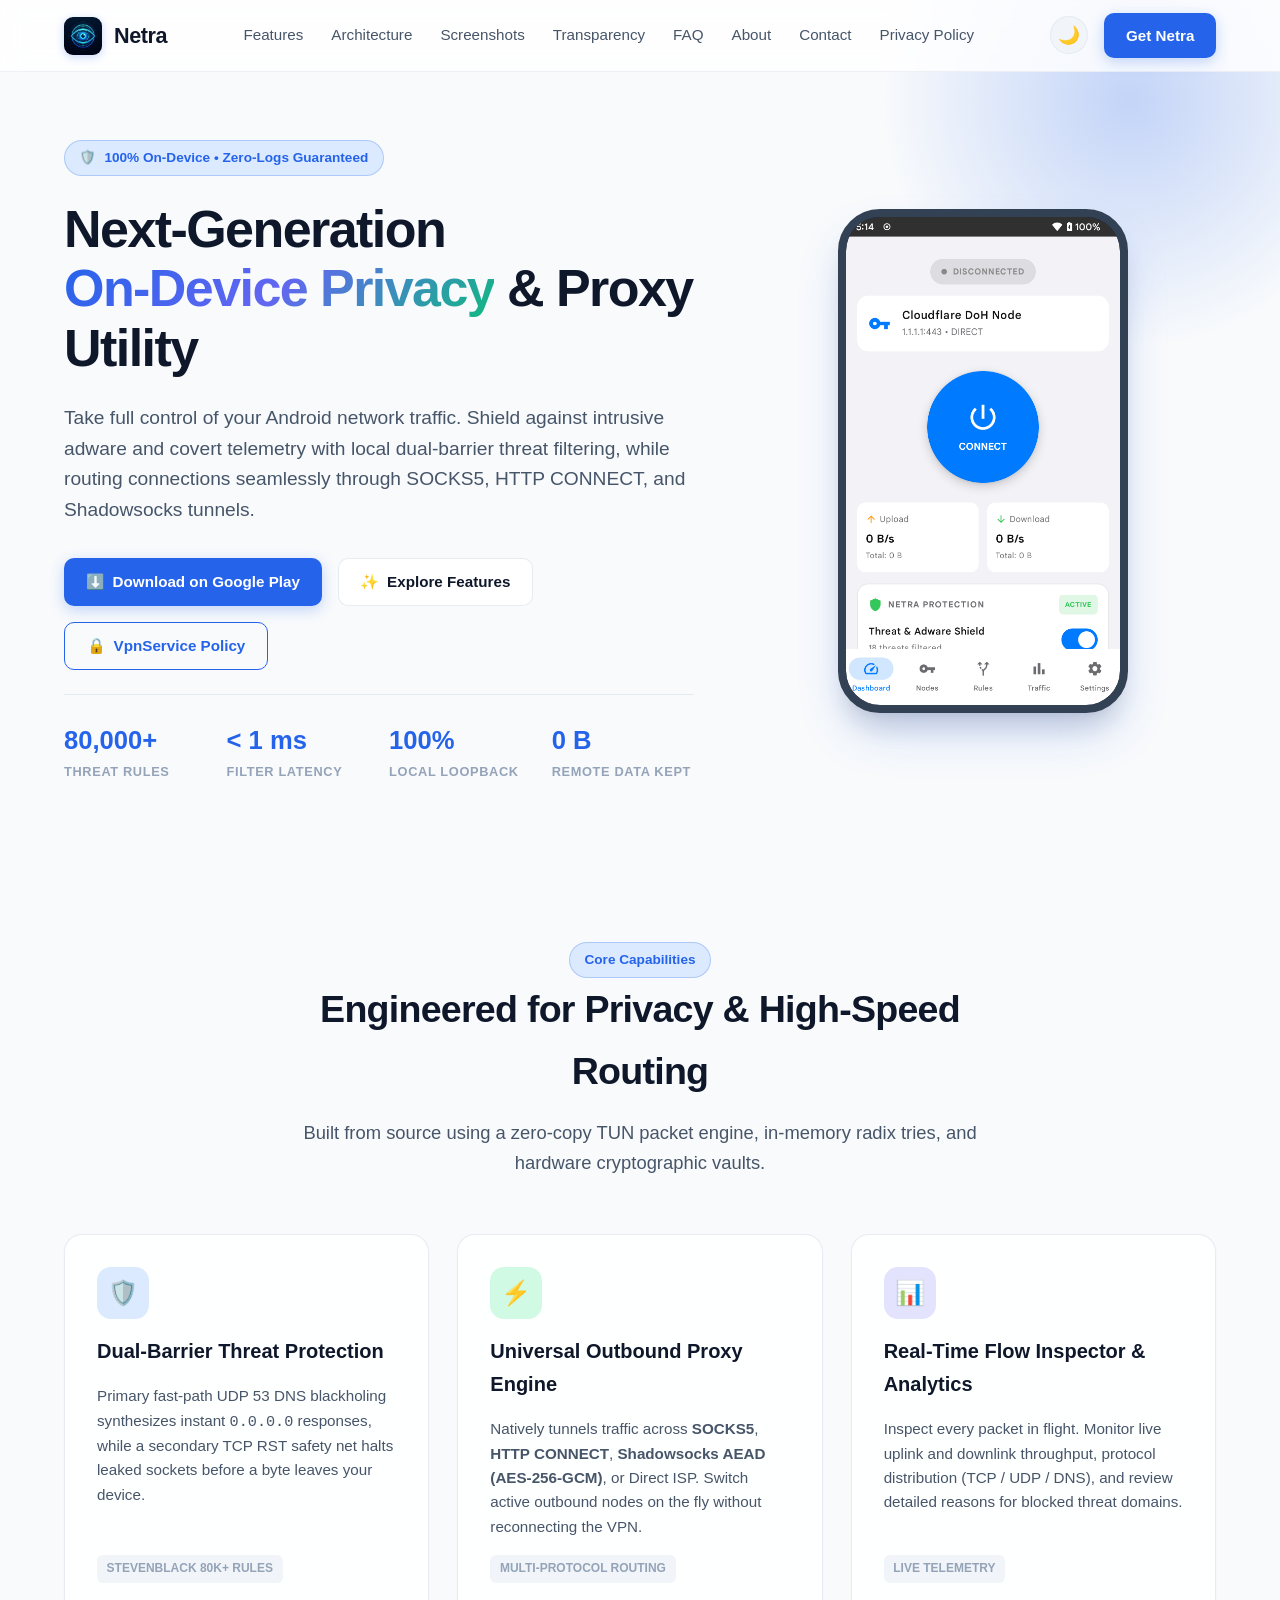
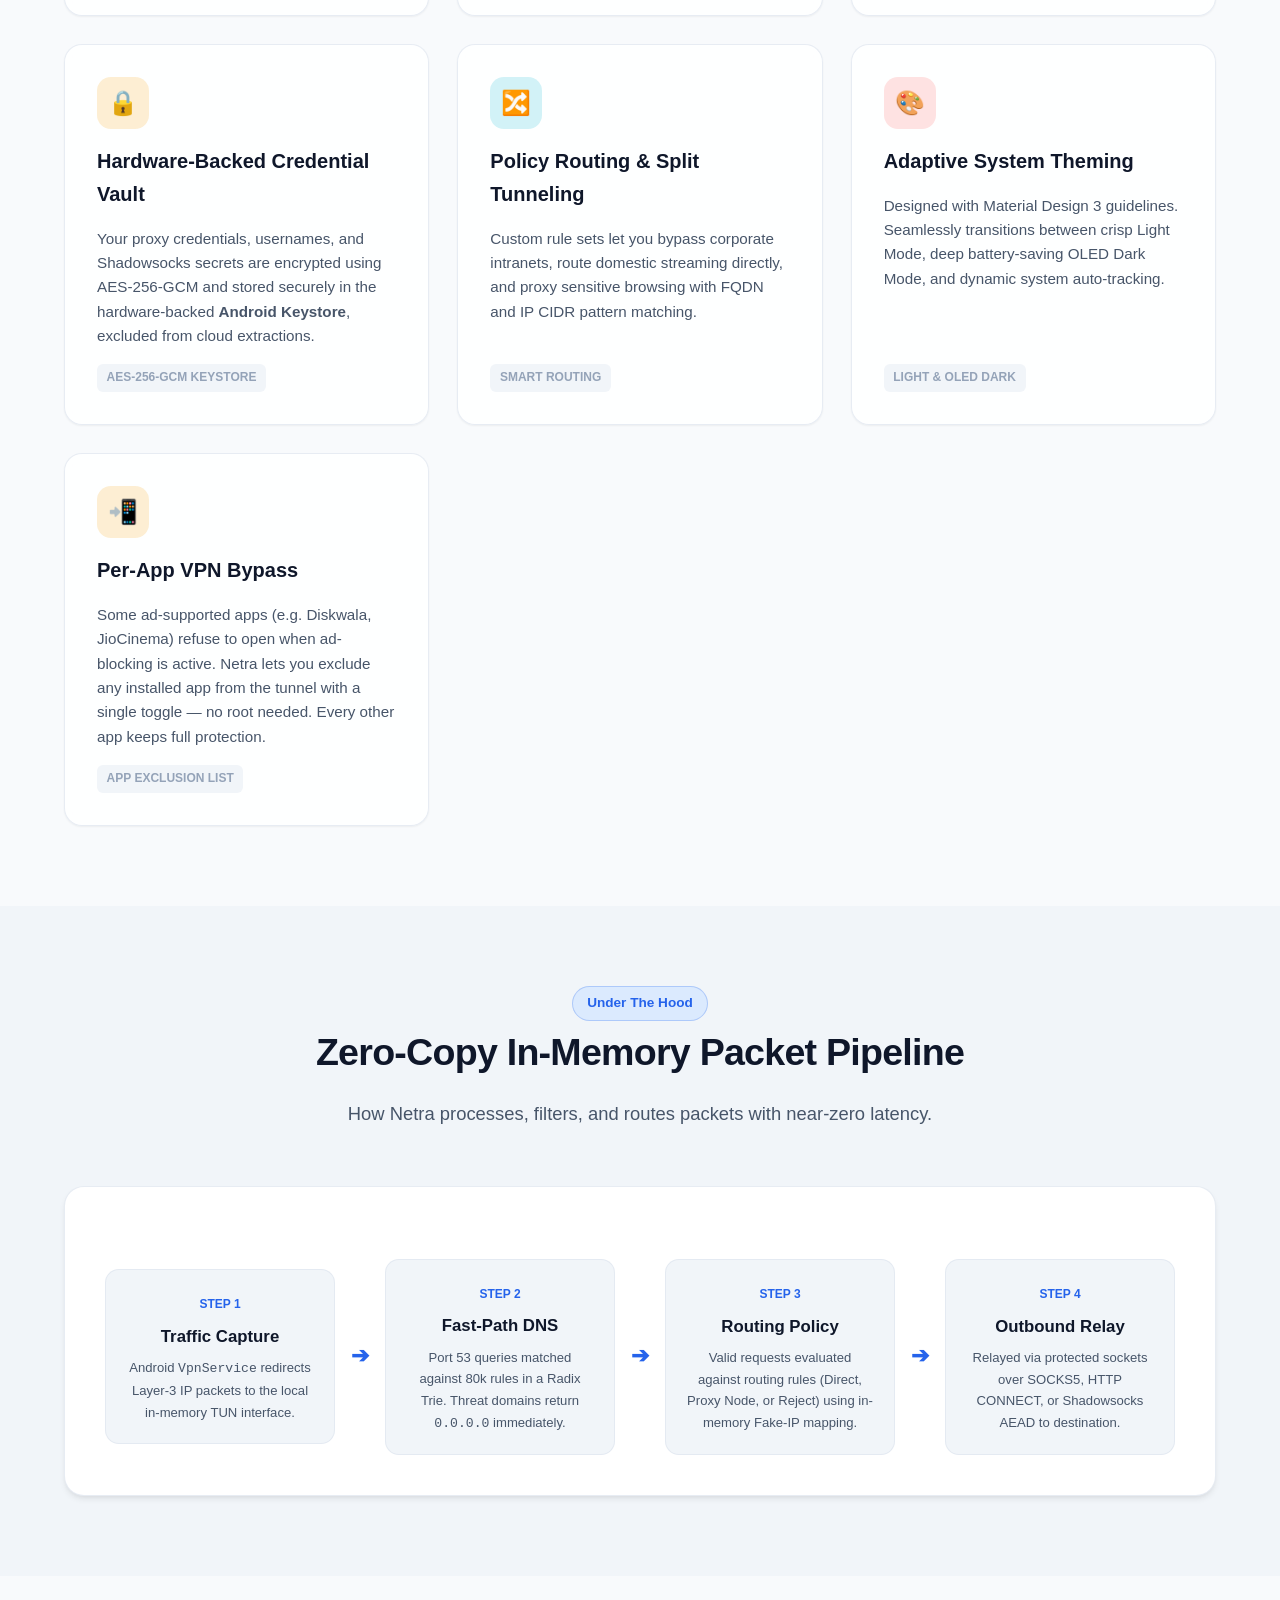
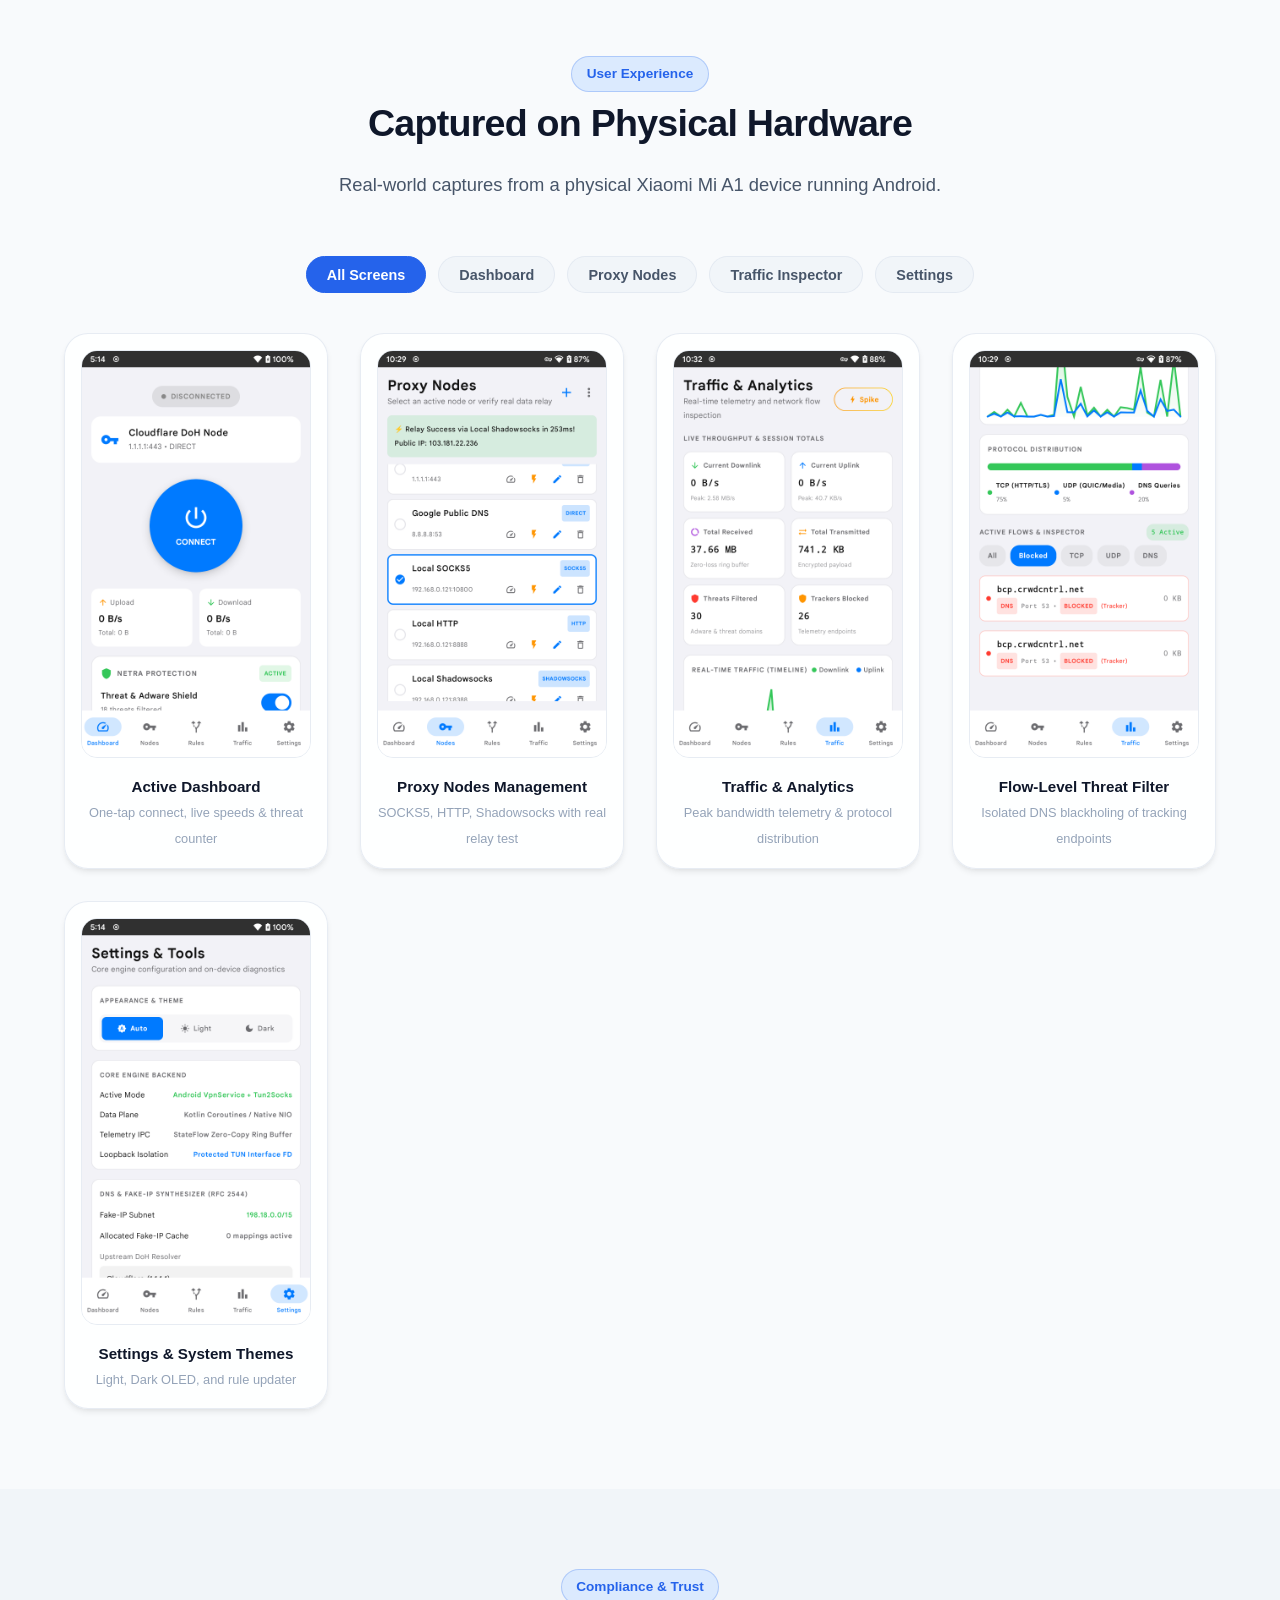
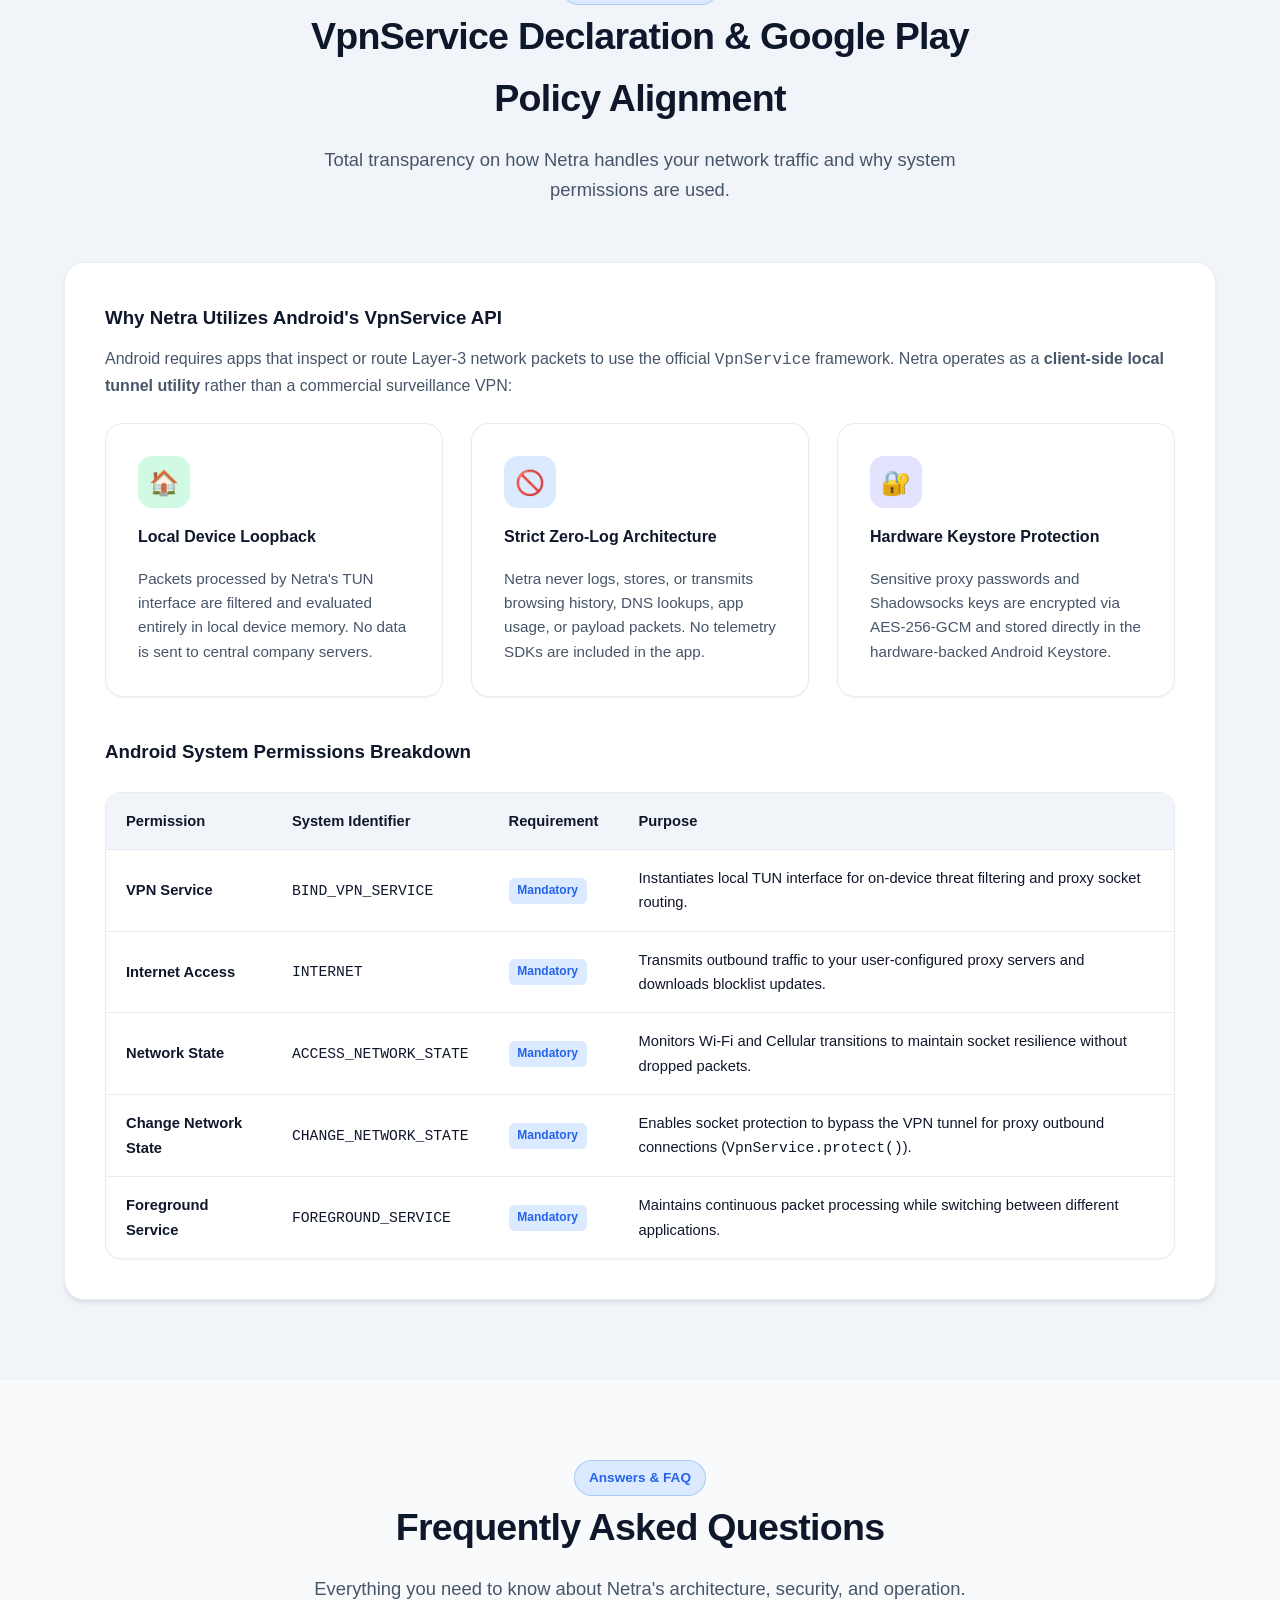
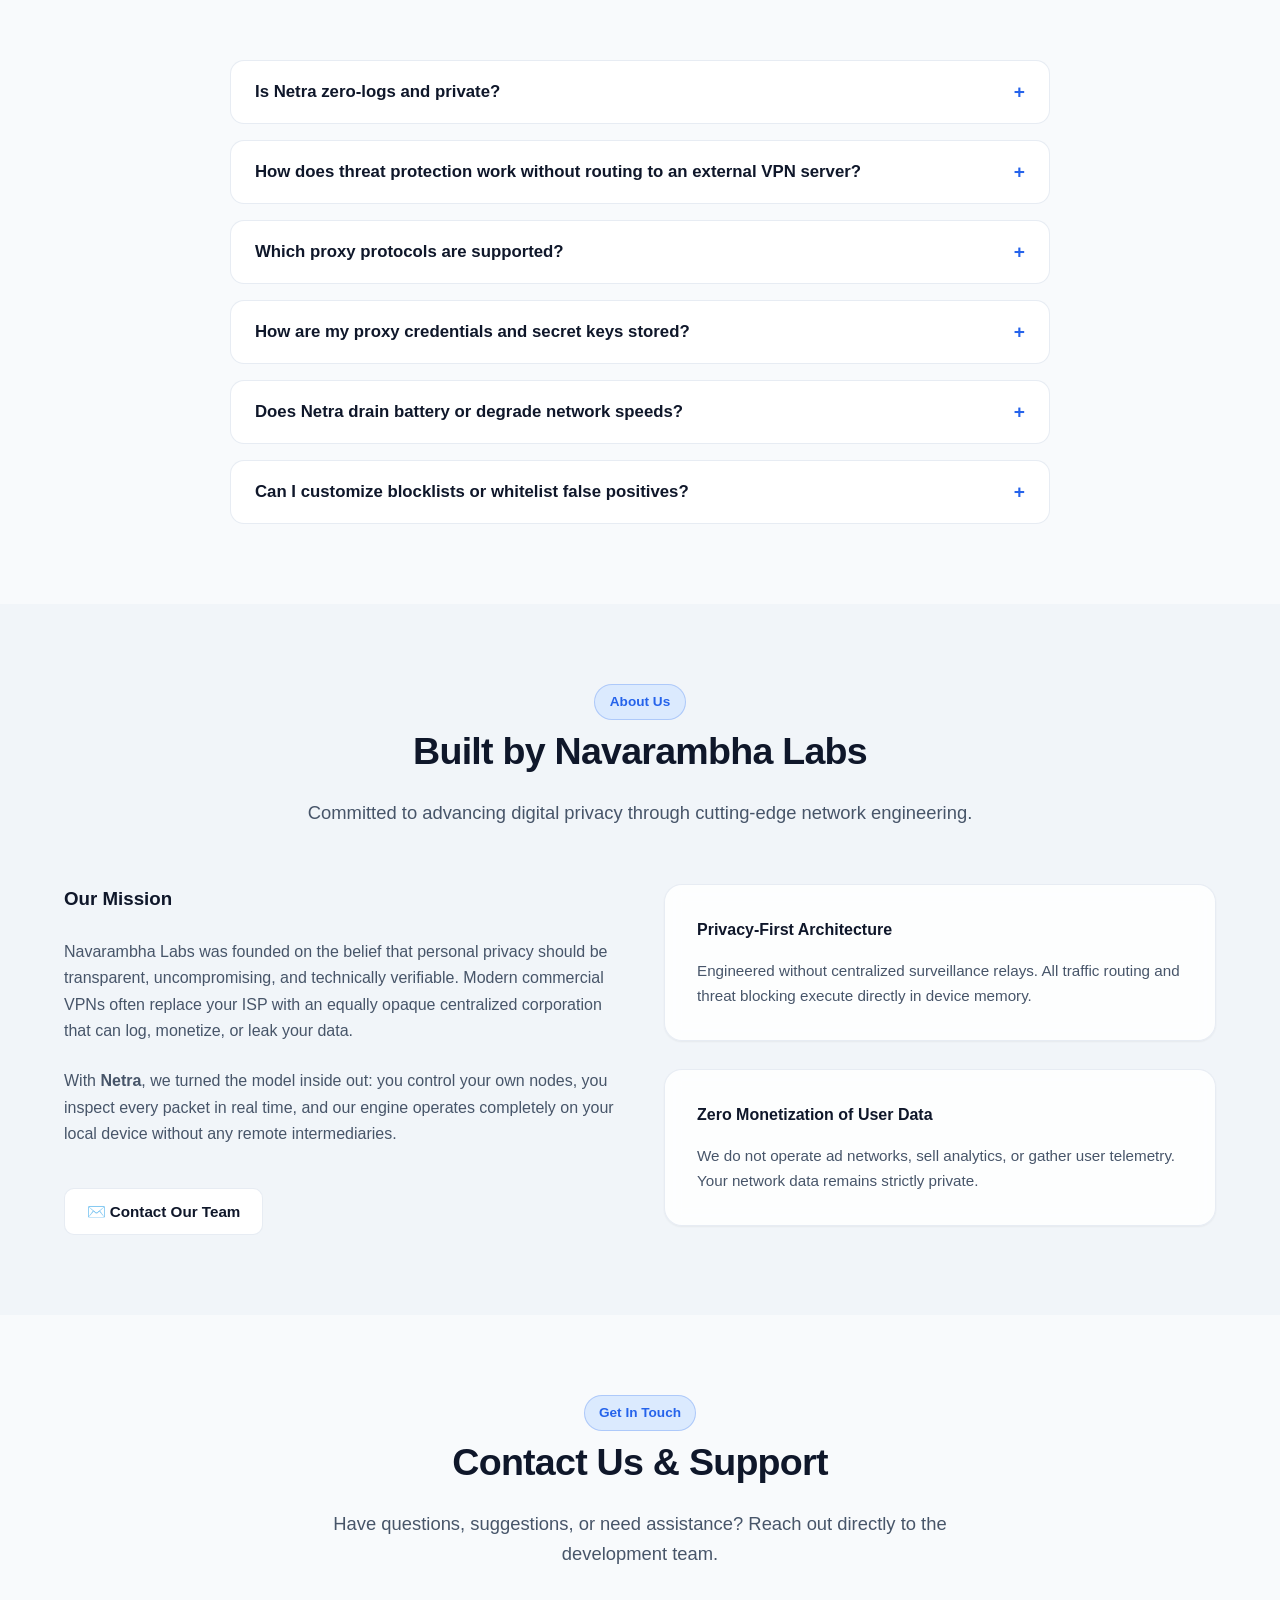
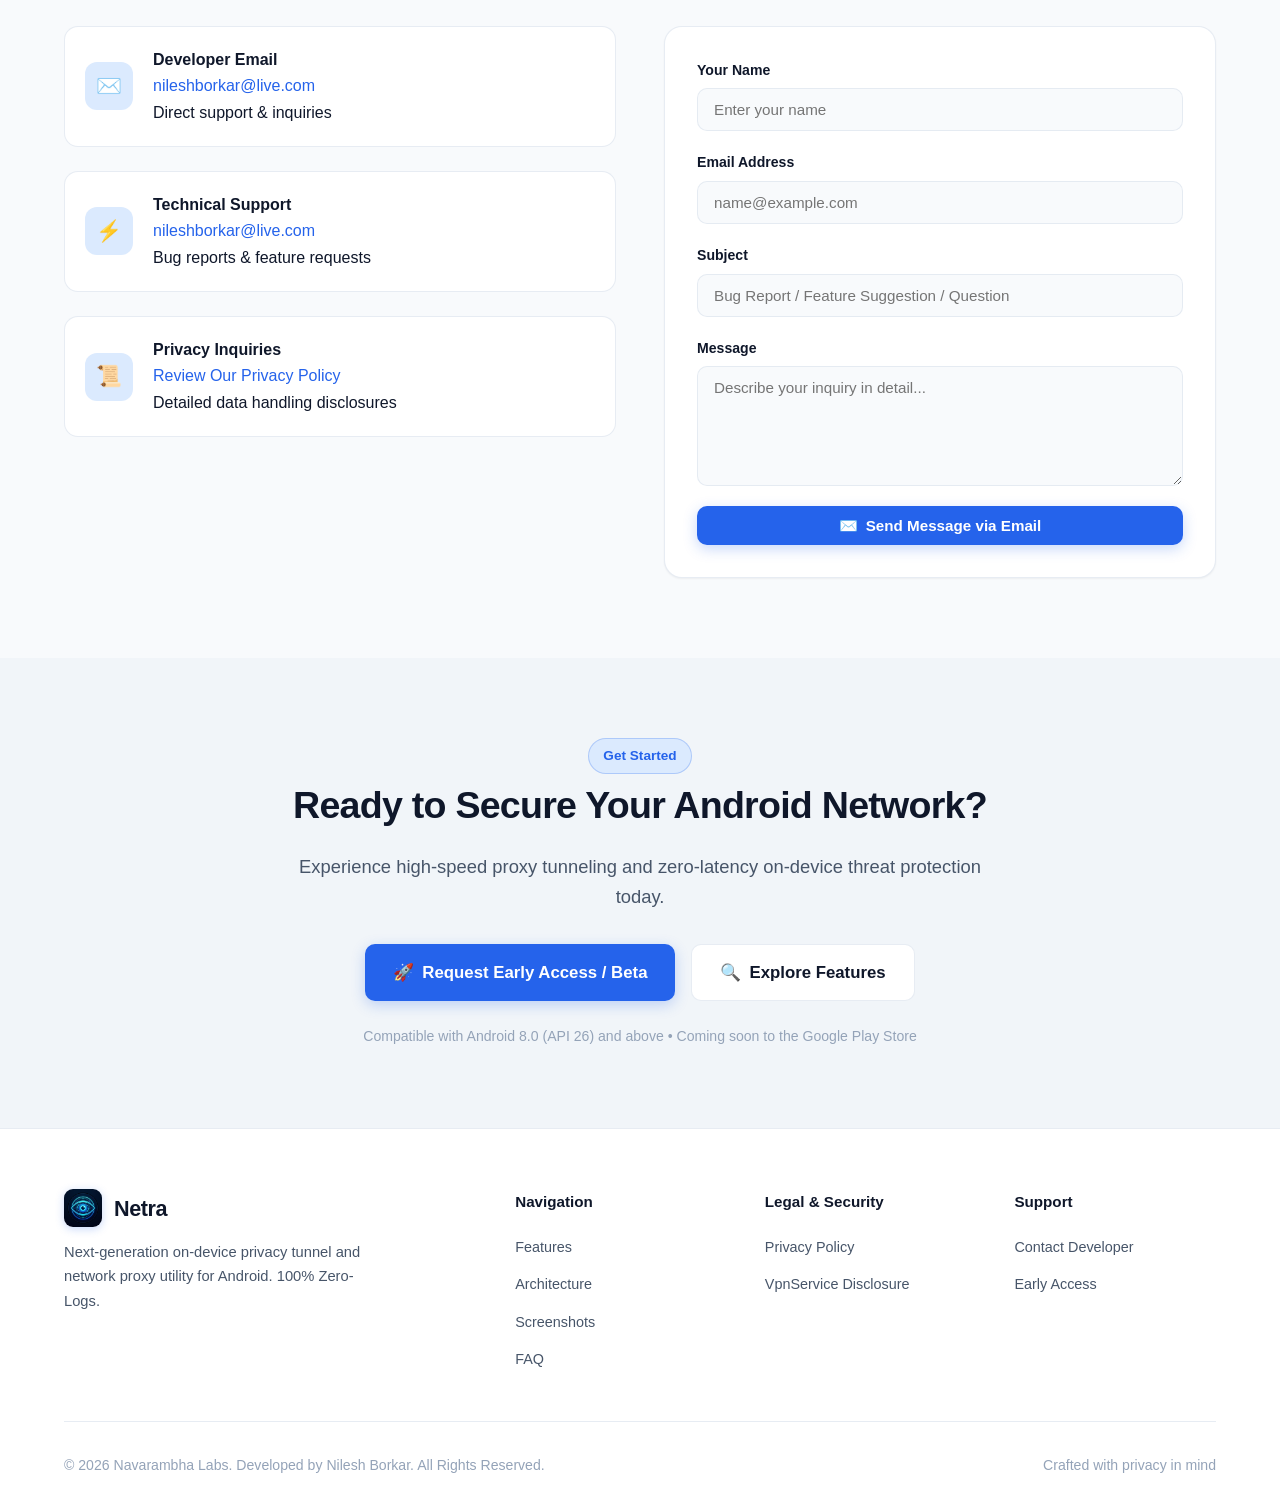
==== commit 8612a94f: "feat: add Per-App VPN Bypass feature card - Added Feature 7 card in features grid showcasing per-app" ====
--- a/index.html
+++ b/index.html
@@ -256,9 +256,18 @@
           <span class="feature-tag">Light & OLED Dark</span>
         </div>
 
-      </div>
-    </div>
-  </section>
+        <!-- Feature 7 -->
+        <div class="feature-card">
+          <div class="feature-icon-wrapper icon-orange">📲</div>
+          <h3>Per-App VPN Bypass</h3>
+          <p>Some ad-supported apps (e.g. Diskwala, JioCinema) refuse to open when ad-blocking is active. Netra lets you exclude any installed app from the tunnel with a single toggle — no root needed. Every other app keeps full protection.</p>
+          <span class="feature-tag">App Exclusion List</span>
+        </div>
+
+      </div>
+    </div>
+  </section>
+
 
   <!-- Architecture Pipeline Section -->
   <section id="architecture" style="background: var(--surface-alt);">
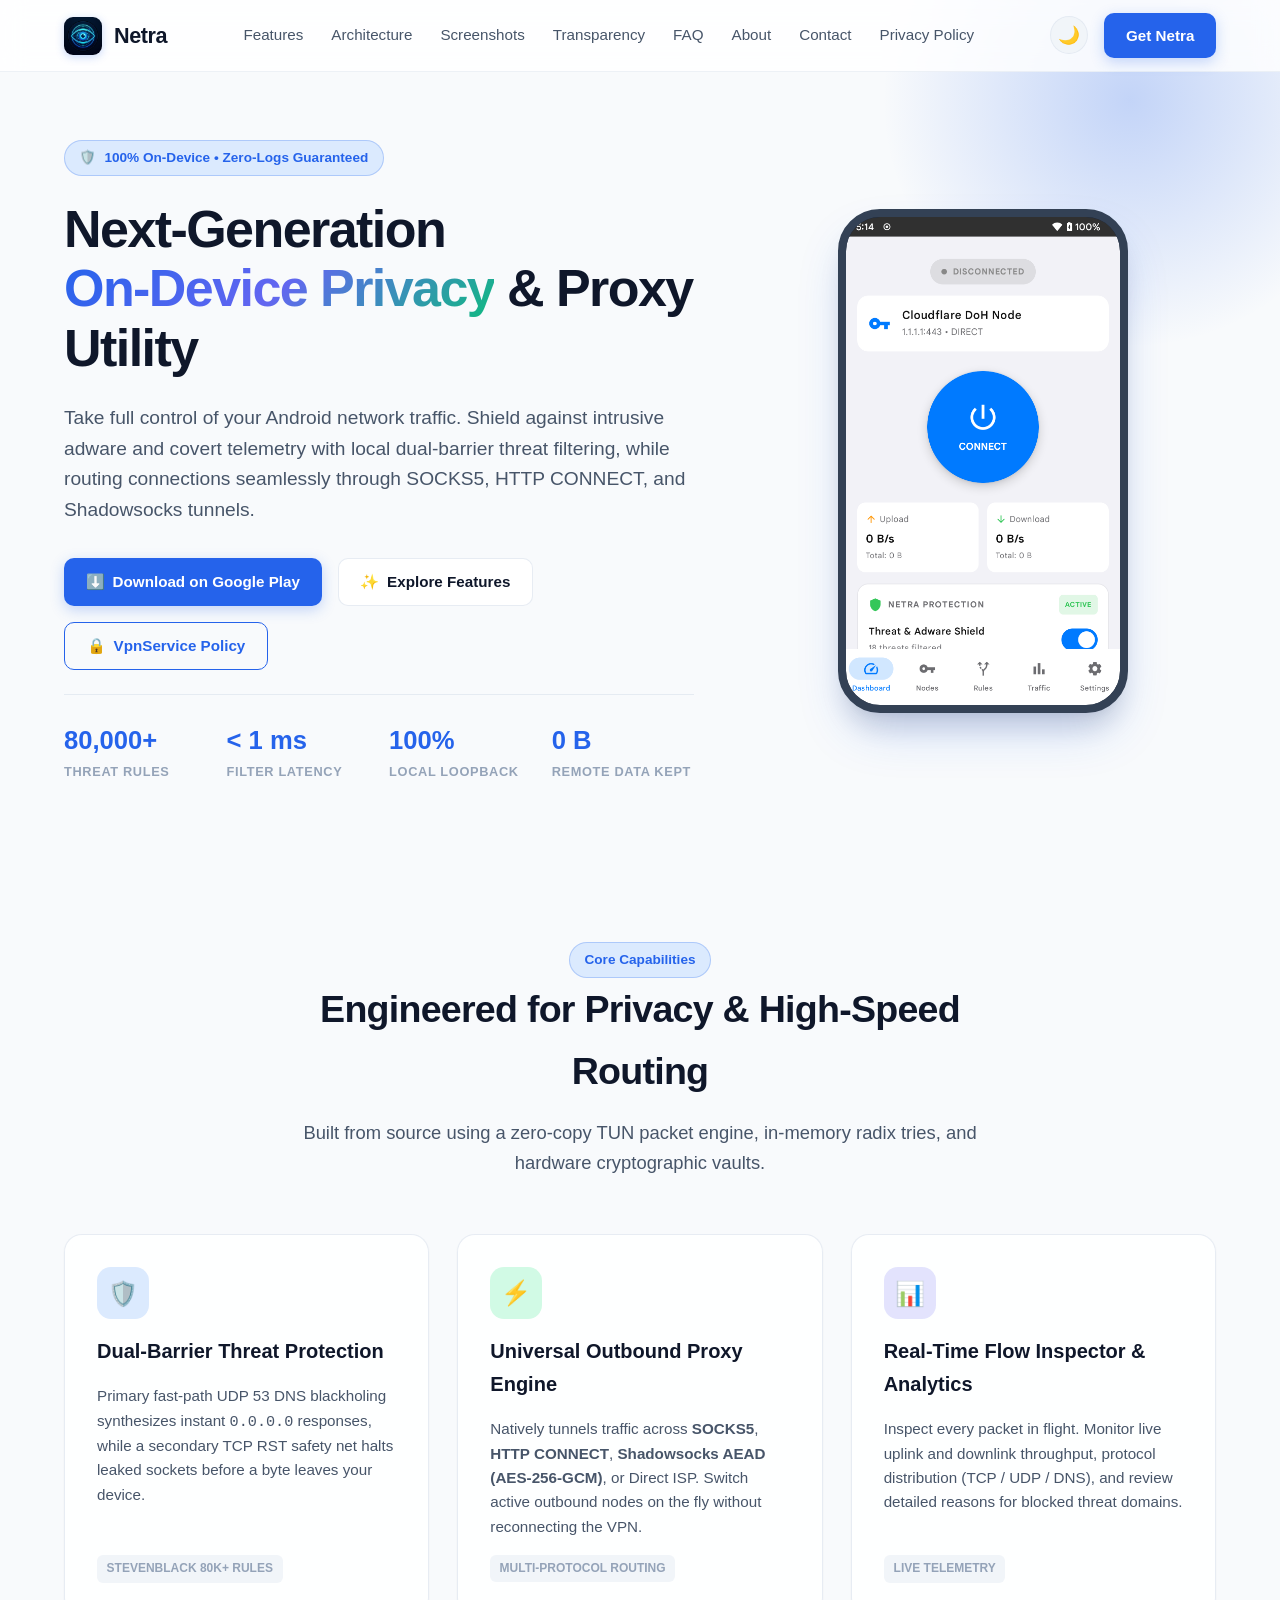
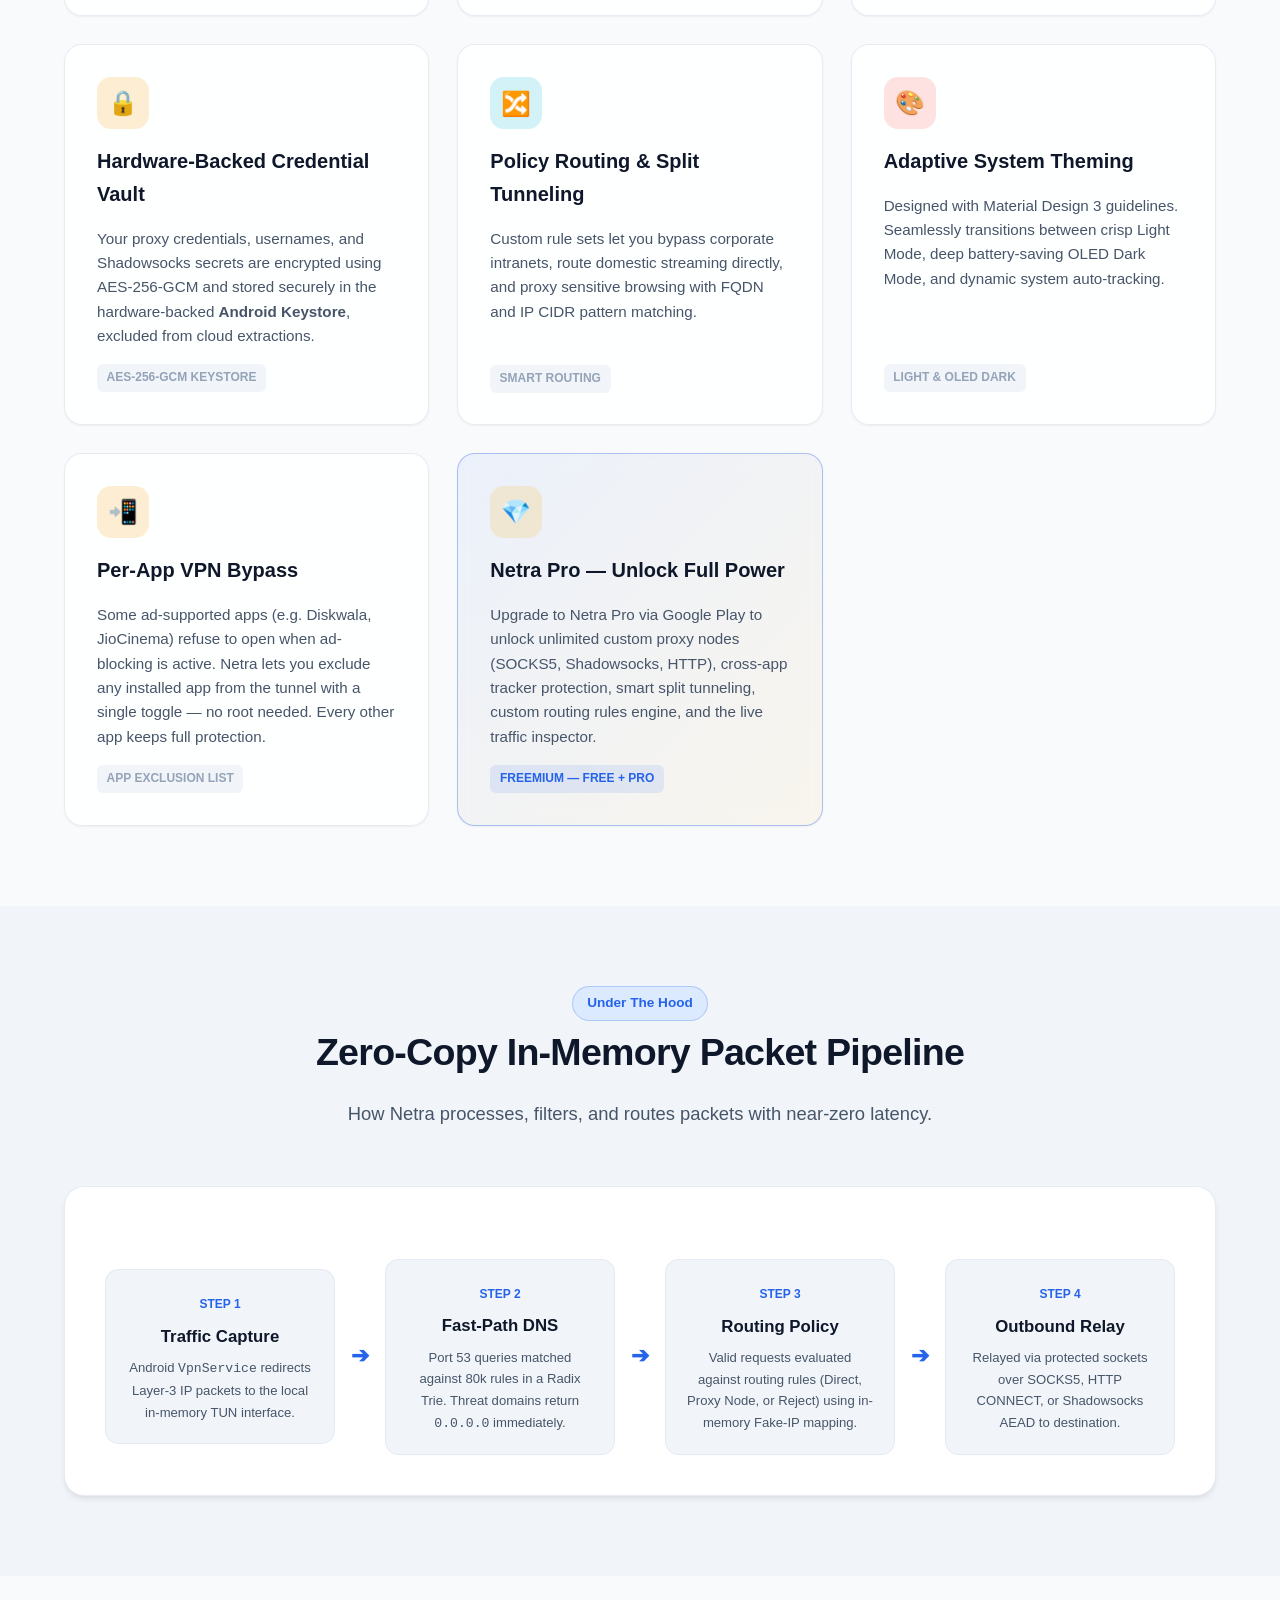
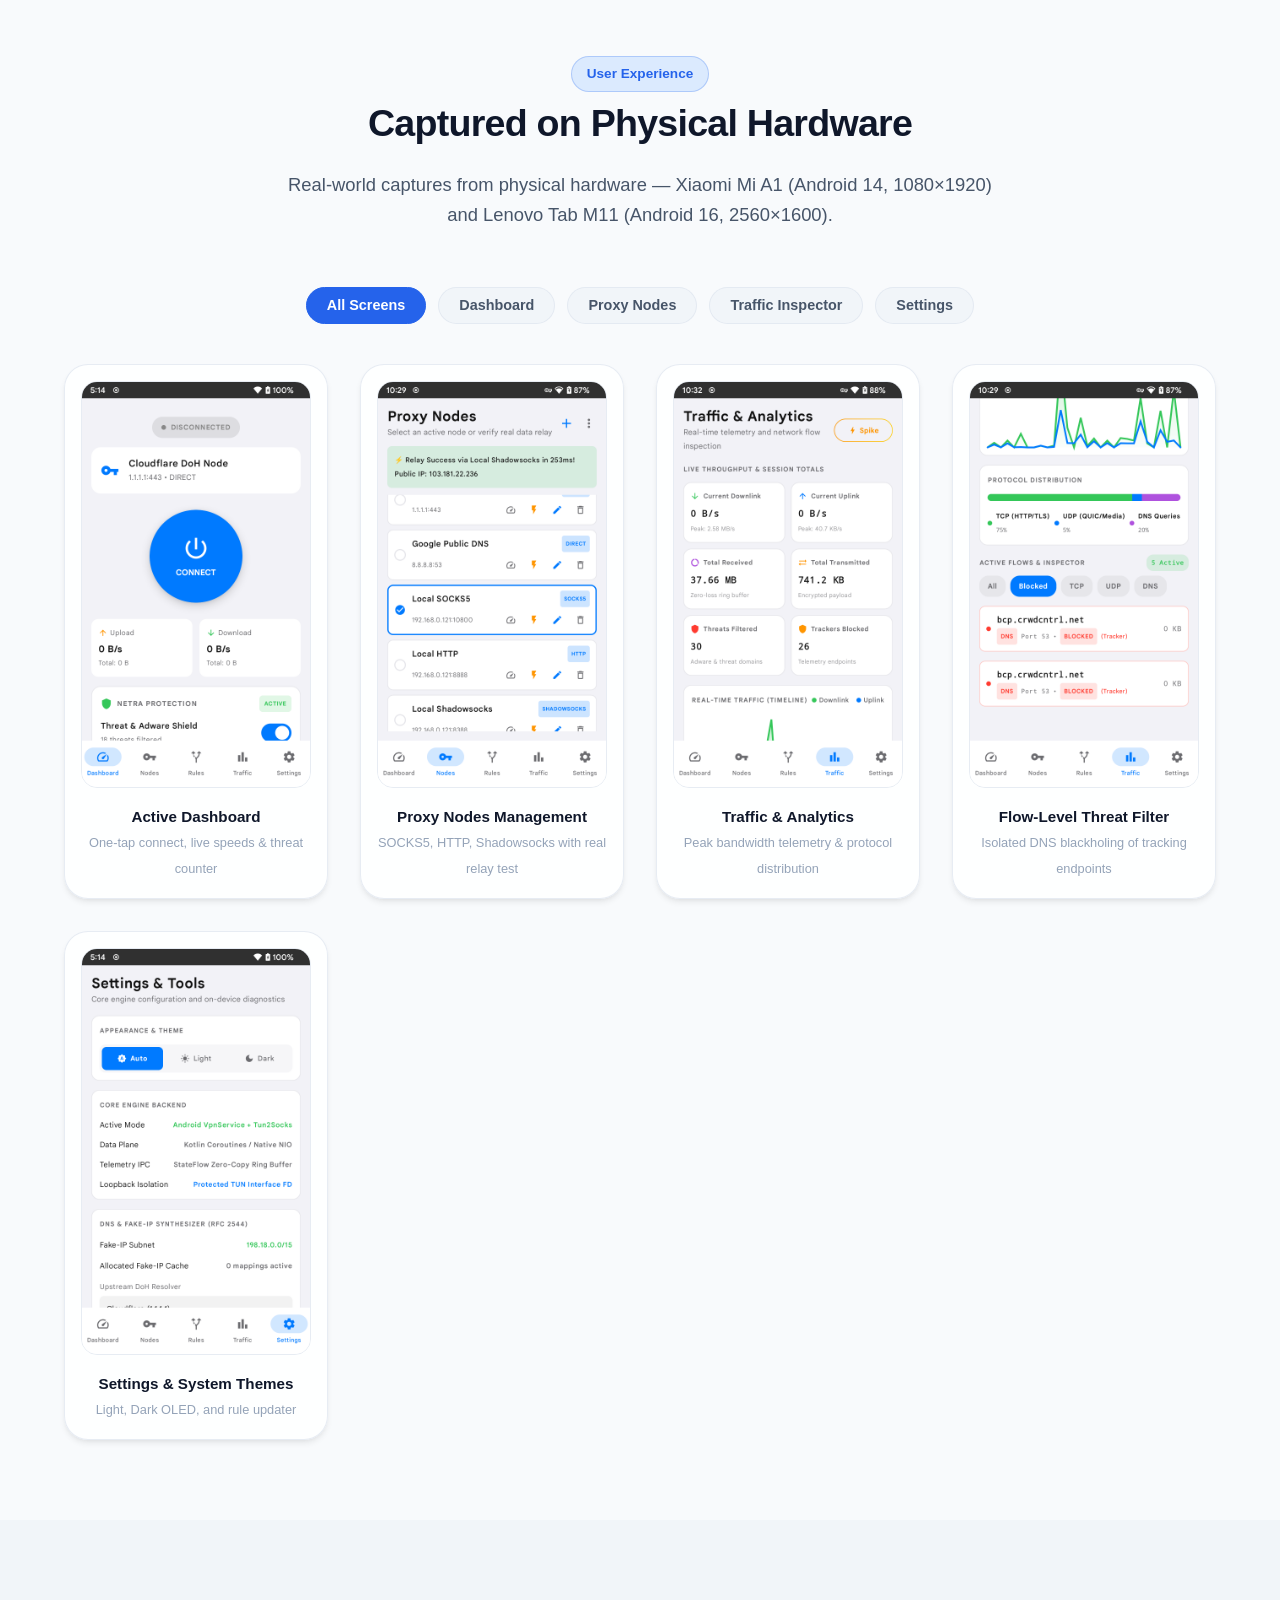
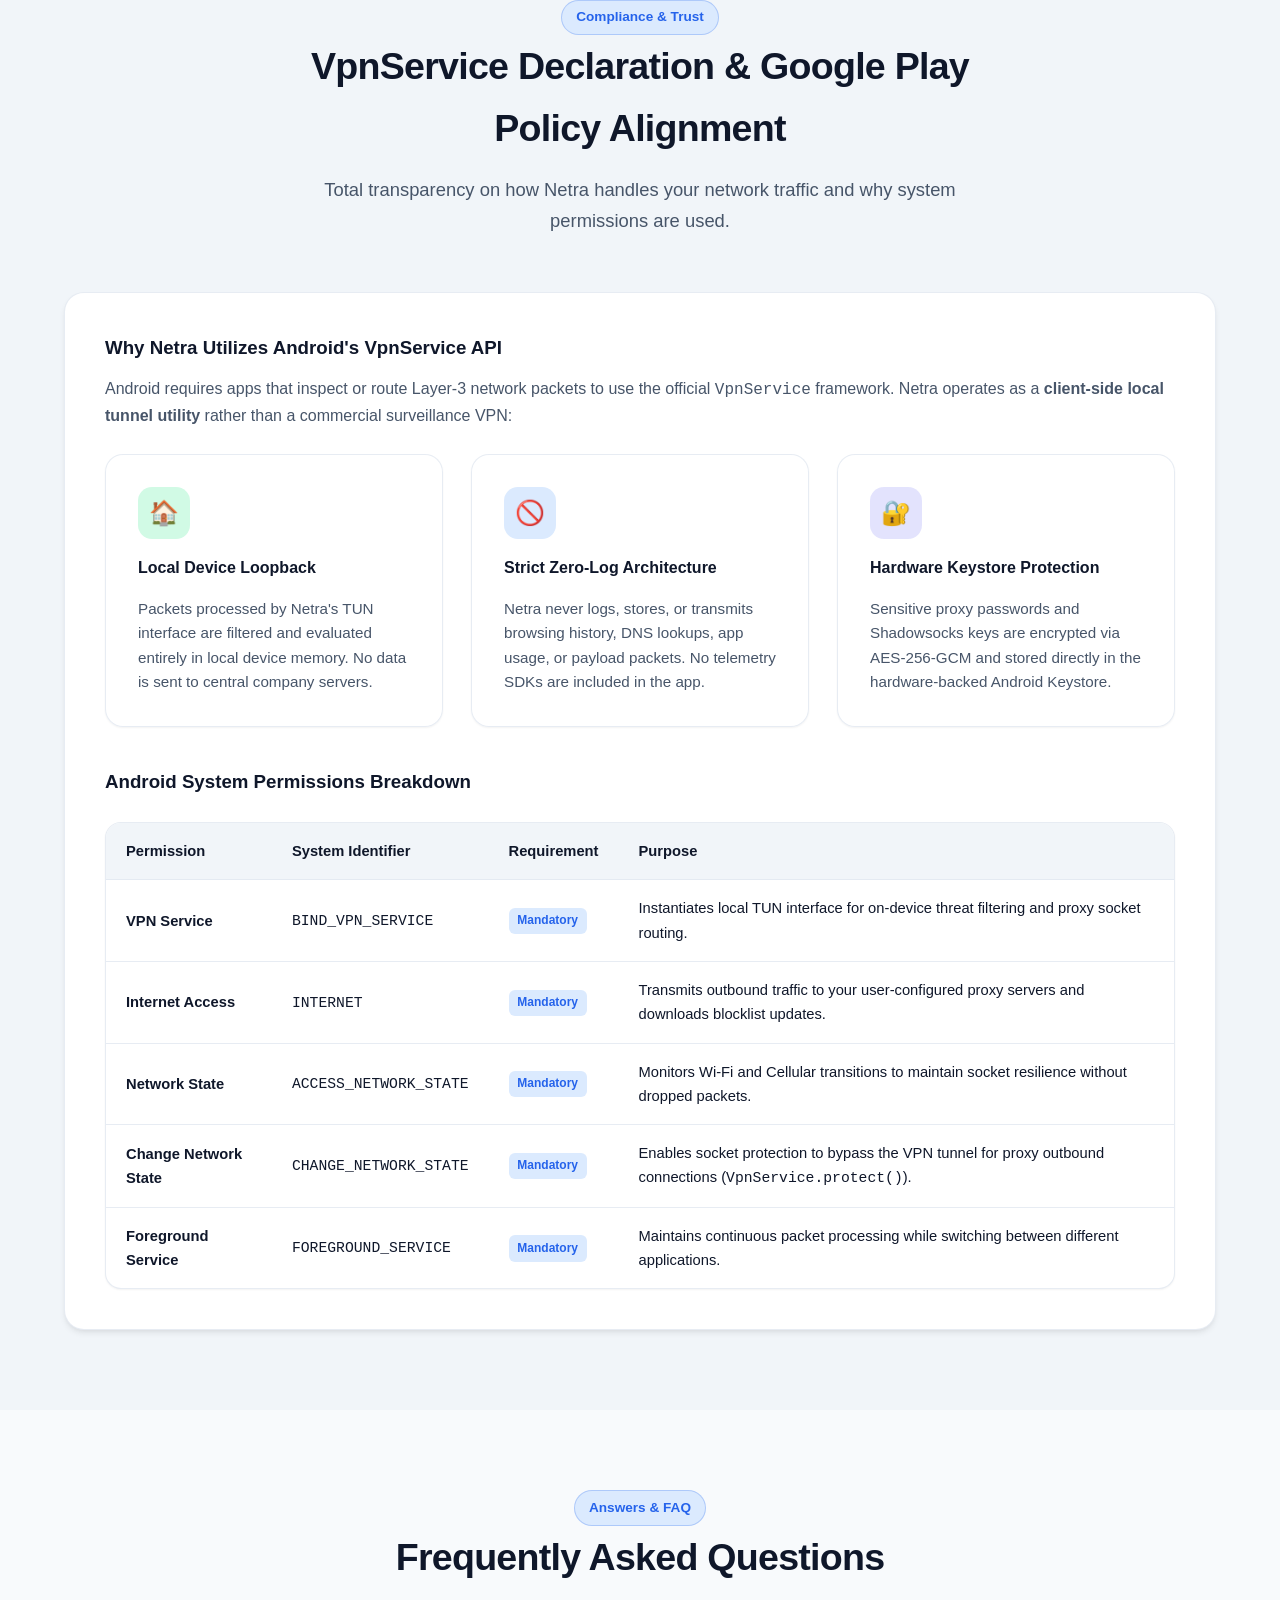
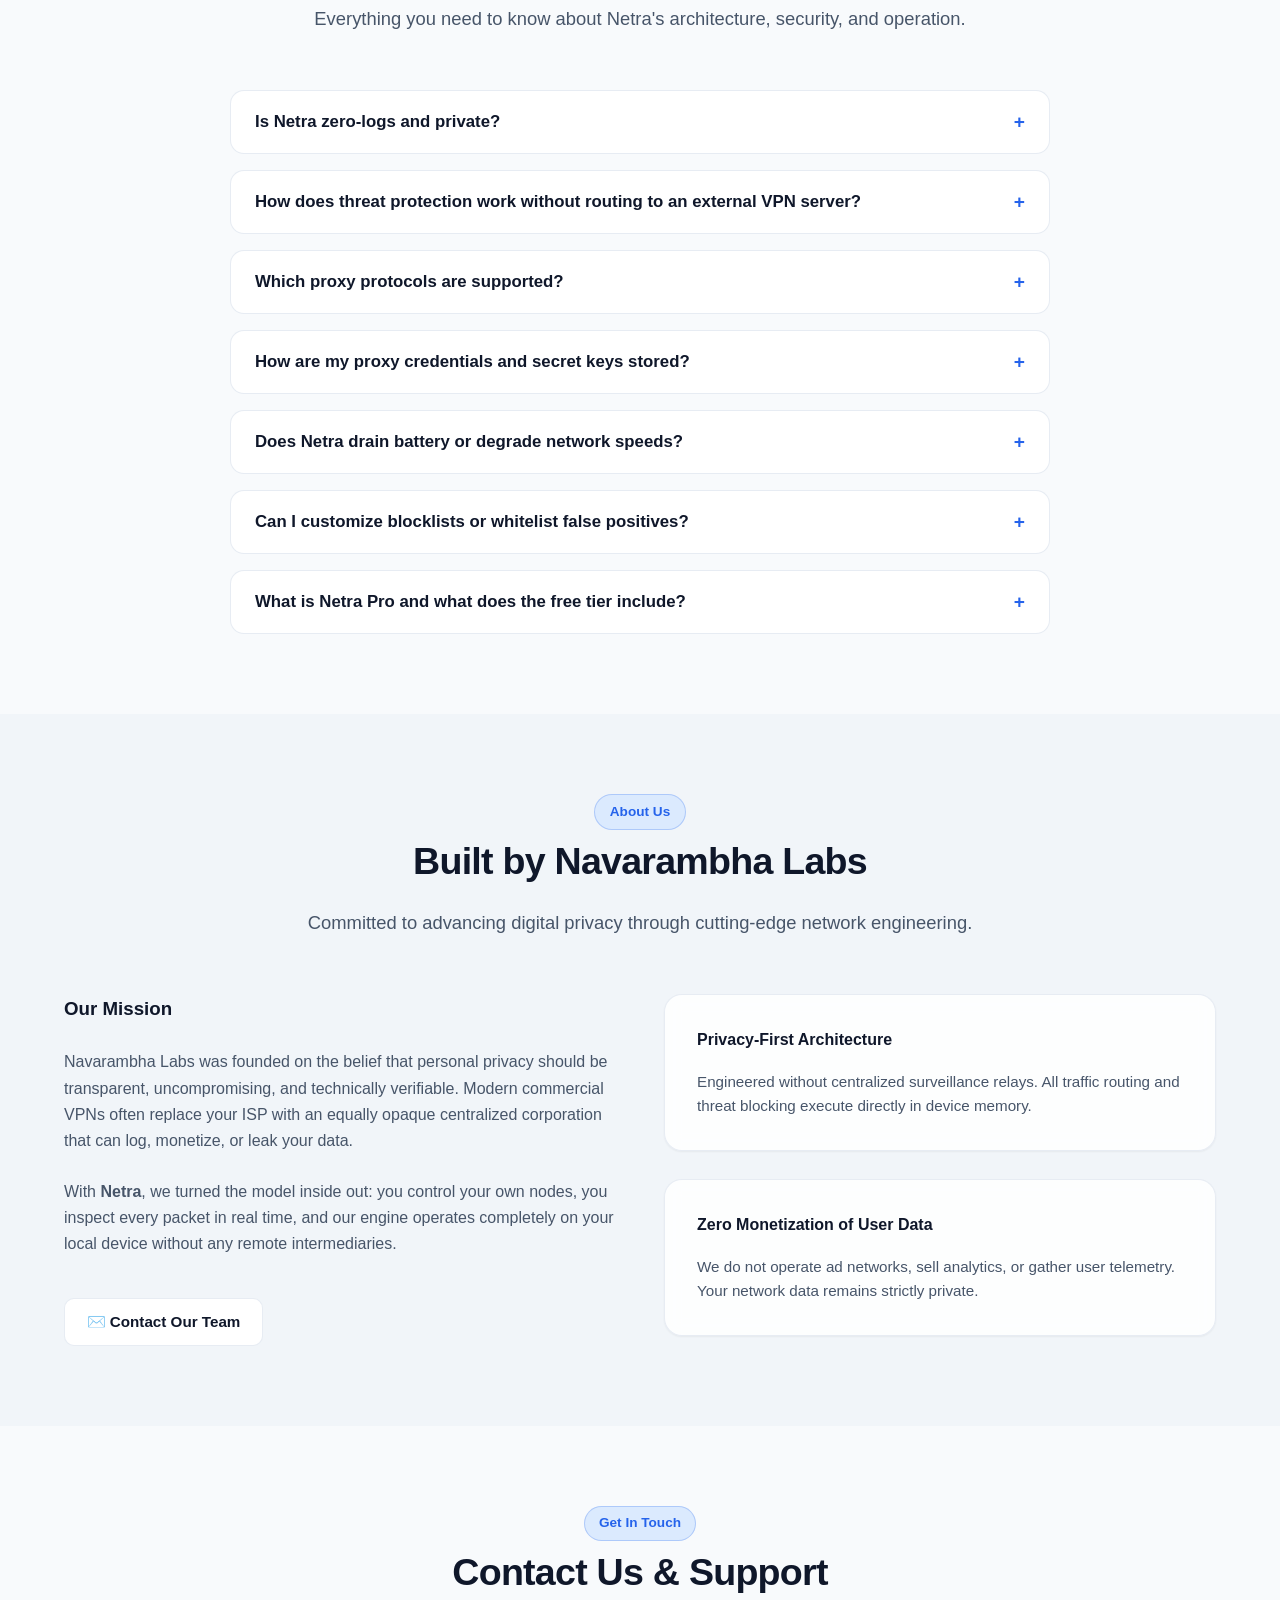
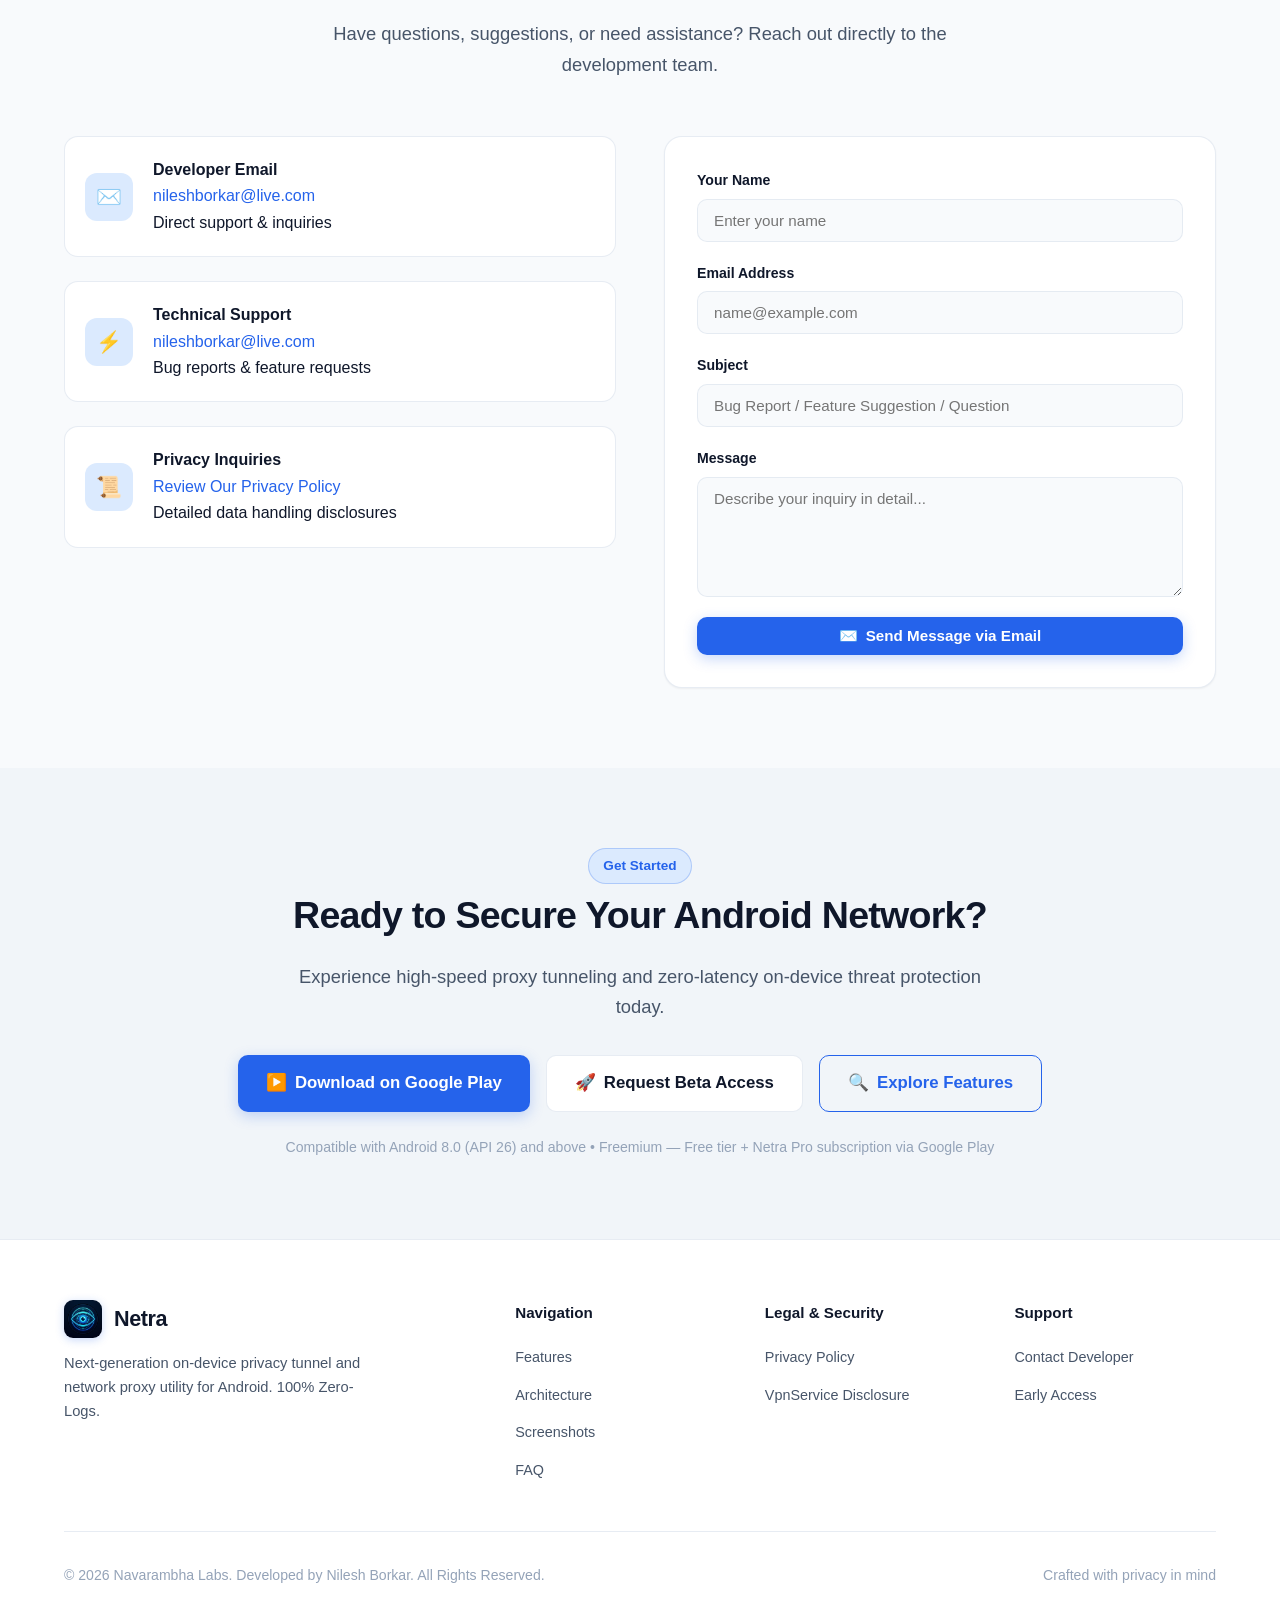
==== commit 502dd388: "feat(website): add Netra Pro feature card, freemium FAQ, update Download CTA to Play Store, update S" ====
--- a/index.html
+++ b/index.html
@@ -44,11 +44,22 @@
         "operatingSystem": "Android 8.0 and higher",
         "applicationCategory": "SecurityApplication, NetworkingApplication",
         "description": "On-device privacy tunnel and network proxy utility for Android with multi-protocol support (SOCKS5, HTTP, Shadowsocks), dual-barrier threat protection, and real-time traffic inspection.",
-        "offers": {
-          "@type": "Offer",
-          "price": "0.00",
-          "priceCurrency": "USD"
-        },
+        "offers": [
+          {
+            "@type": "Offer",
+            "name": "Netra Free",
+            "price": "0.00",
+            "priceCurrency": "USD",
+            "description": "Free tier: threat protection, Cloudflare DoH node, traffic analytics."
+          },
+          {
+            "@type": "Offer",
+            "name": "Netra Pro (Monthly)",
+            "price": "To be announced",
+            "priceCurrency": "USD",
+            "description": "Pro tier: unlimited custom proxy nodes, cross-app tracker protection, split tunneling, routing rules engine, and live traffic inspector. Managed via Google Play."
+          }
+        ],
         "publisher": {
           "@type": "Organization",
           "name": "Navarambha Labs",
@@ -157,7 +168,7 @@
         </p>
 
         <div class="hero-cta">
-          <a href="#download" class="btn btn-primary">
+          <a href="https://play.google.com/store/apps/details?id=com.navarambhalabs.netra" class="btn btn-primary">
             <span>⬇️</span> Download on Google Play
           </a>
           <a href="#features" class="btn btn-secondary">
@@ -264,6 +275,14 @@
           <span class="feature-tag">App Exclusion List</span>
         </div>
 
+        <!-- Feature 8: Netra Pro -->
+        <div class="feature-card" style="border: 1.5px solid rgba(37,99,235,0.35); background: linear-gradient(135deg, rgba(37,99,235,0.06) 0%, rgba(255,165,0,0.06) 100%);">
+          <div class="feature-icon-wrapper" style="background: rgba(255,165,0,0.15);">💎</div>
+          <h3>Netra Pro — Unlock Full Power</h3>
+          <p>Upgrade to Netra Pro via Google Play to unlock unlimited custom proxy nodes (SOCKS5, Shadowsocks, HTTP), cross-app tracker protection, smart split tunneling, custom routing rules engine, and the live traffic inspector.</p>
+          <span class="feature-tag" style="background: rgba(37,99,235,0.1); color: #2563eb;">Freemium — Free + Pro</span>
+        </div>
+
       </div>
     </div>
   </section>
@@ -322,7 +341,7 @@
       <div class="section-header">
         <div class="badge-pill">User Experience</div>
         <h2>Captured on Physical Hardware</h2>
-        <p>Real-world captures from a physical Xiaomi Mi A1 device running Android.</p>
+        <p>Real-world captures from physical hardware — Xiaomi Mi A1 (Android 14, 1080×1920) and Lenovo Tab M11 (Android 16, 2560×1600).</p>
       </div>
 
       <div class="gallery-nav">
@@ -535,6 +554,17 @@
           </div>
         </div>
 
+        <div class="faq-item">
+          <button class="faq-question">
+            <span>What is Netra Pro and what does the free tier include?</span>
+            <span class="faq-icon">+</span>
+          </button>
+          <div class="faq-answer">
+            <p>Netra follows a <strong>freemium model</strong>. The <strong>free tier</strong> is fully functional and includes on-device threat & adware shield, one pre-configured Cloudflare DoH node, and real-time traffic analytics — all with zero logs and no account required.</p>
+            <p style="margin-top: 0.5rem;"><strong>Netra Pro</strong> is an optional monthly subscription via Google Play that unlocks: unlimited custom proxy nodes (SOCKS5, Shadowsocks AEAD, HTTP), cross-app tracker protection, smart split tunneling (per-app proxy bypass), the custom routing rules engine (domain/CIDR rules), and the full live traffic inspector. The subscription is managed entirely through Google Play — cancel anytime.</p>
+          </div>
+        </div>
+
       </div>
     </div>
   </section>
@@ -660,15 +690,18 @@
         <p>Experience high-speed proxy tunneling and zero-latency on-device threat protection today.</p>
       </div>
       <div style="display: flex; justify-content: center; gap: 1rem; flex-wrap: wrap;">
-        <a href="mailto:nileshborkar@live.com?subject=Netra%20Android%20Beta%20Access" class="btn btn-primary" style="font-size: 1.05rem; padding: 0.85rem 1.75rem;">
-          <span>🚀</span> Request Early Access / Beta
+        <a href="https://play.google.com/store/apps/details?id=com.navarambhalabs.netra" class="btn btn-primary" style="font-size: 1.05rem; padding: 0.85rem 1.75rem;" aria-label="Download Netra on Google Play">
+          <span>▶️</span> Download on Google Play
         </a>
-        <a href="#features" class="btn btn-secondary" style="font-size: 1.05rem; padding: 0.85rem 1.75rem;">
+        <a href="mailto:nileshborkar@live.com?subject=Netra%20Android%20Beta%20Access" class="btn btn-secondary" style="font-size: 1.05rem; padding: 0.85rem 1.75rem;">
+          <span>🚀</span> Request Beta Access
+        </a>
+        <a href="#features" class="btn btn-outline" style="font-size: 1.05rem; padding: 0.85rem 1.75rem;">
           <span>🔍</span> Explore Features
         </a>
       </div>
       <p style="margin-top: 1.5rem; font-size: 0.88rem; color: var(--text-muted);">
-        Compatible with Android 8.0 (API 26) and above • Coming soon to the Google Play Store
+        Compatible with Android 8.0 (API 26) and above • Freemium — Free tier + Netra Pro subscription via Google Play
       </p>
     </div>
   </section>
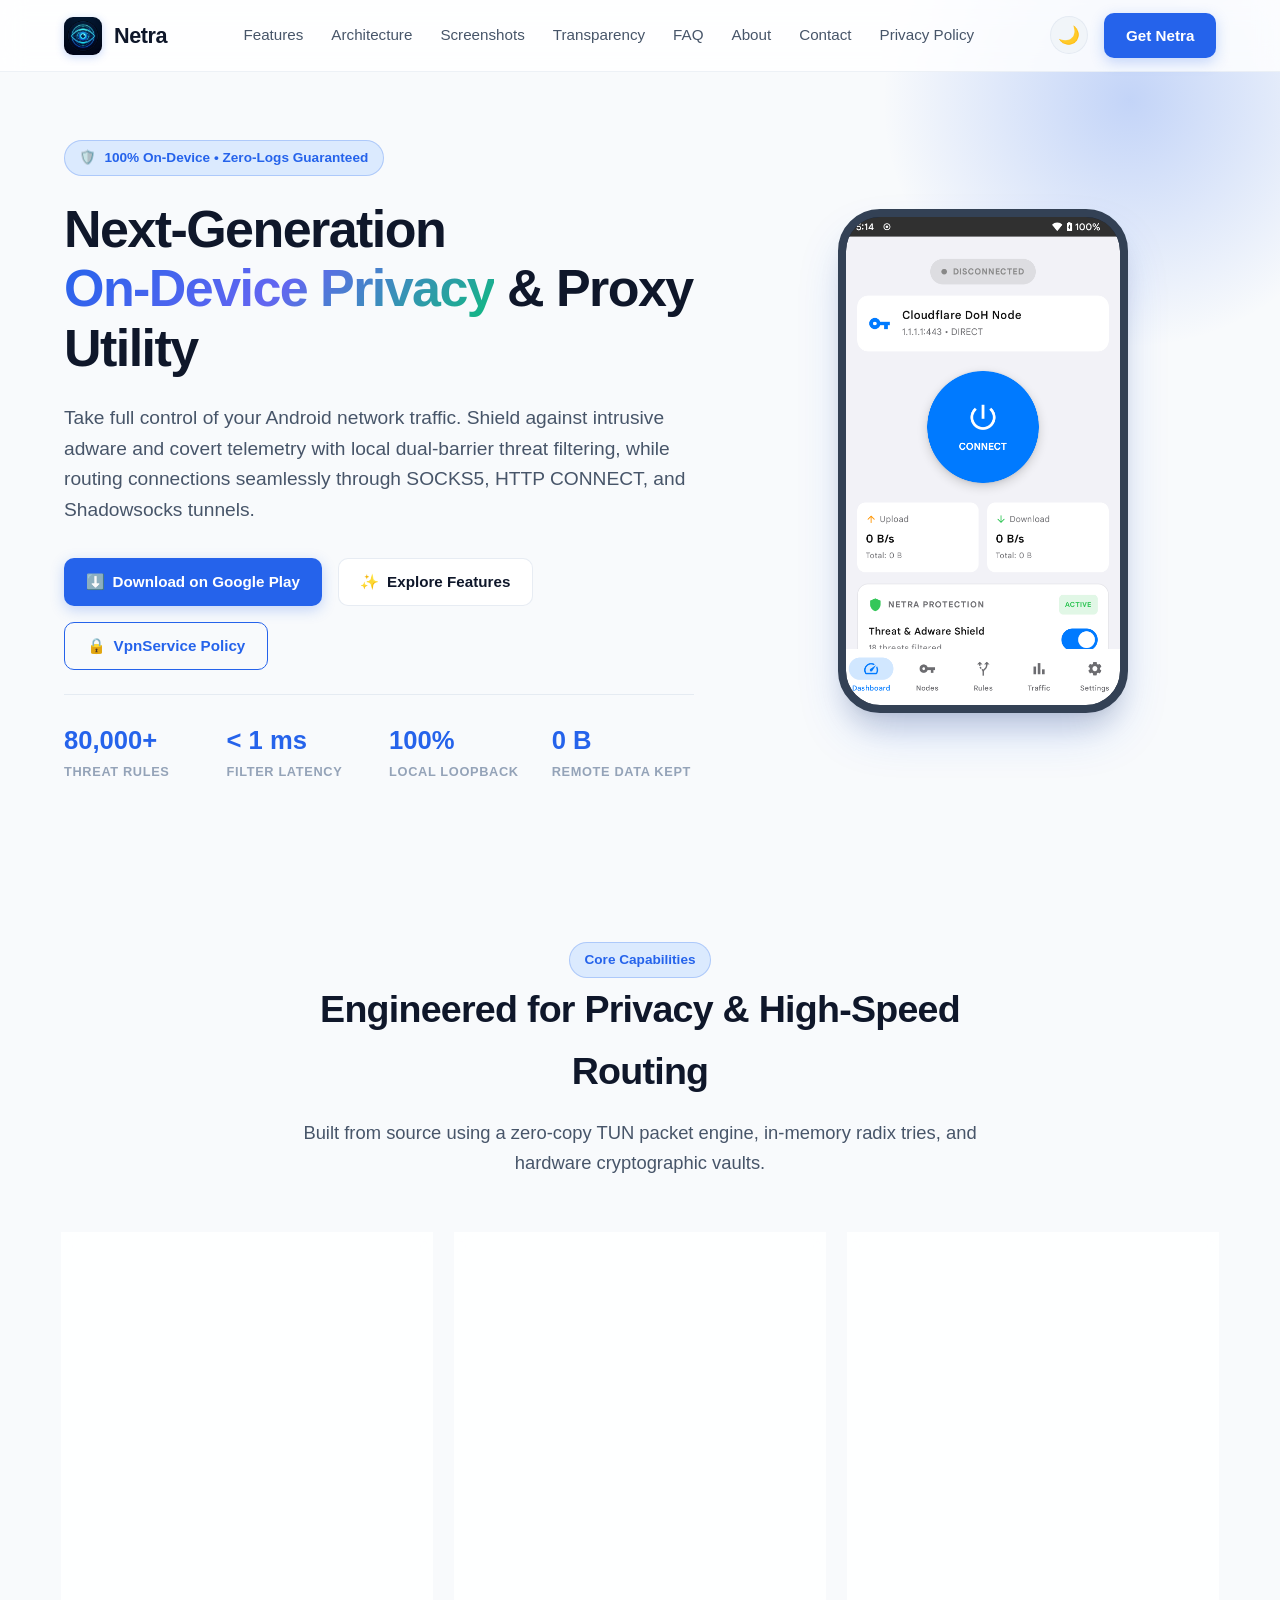
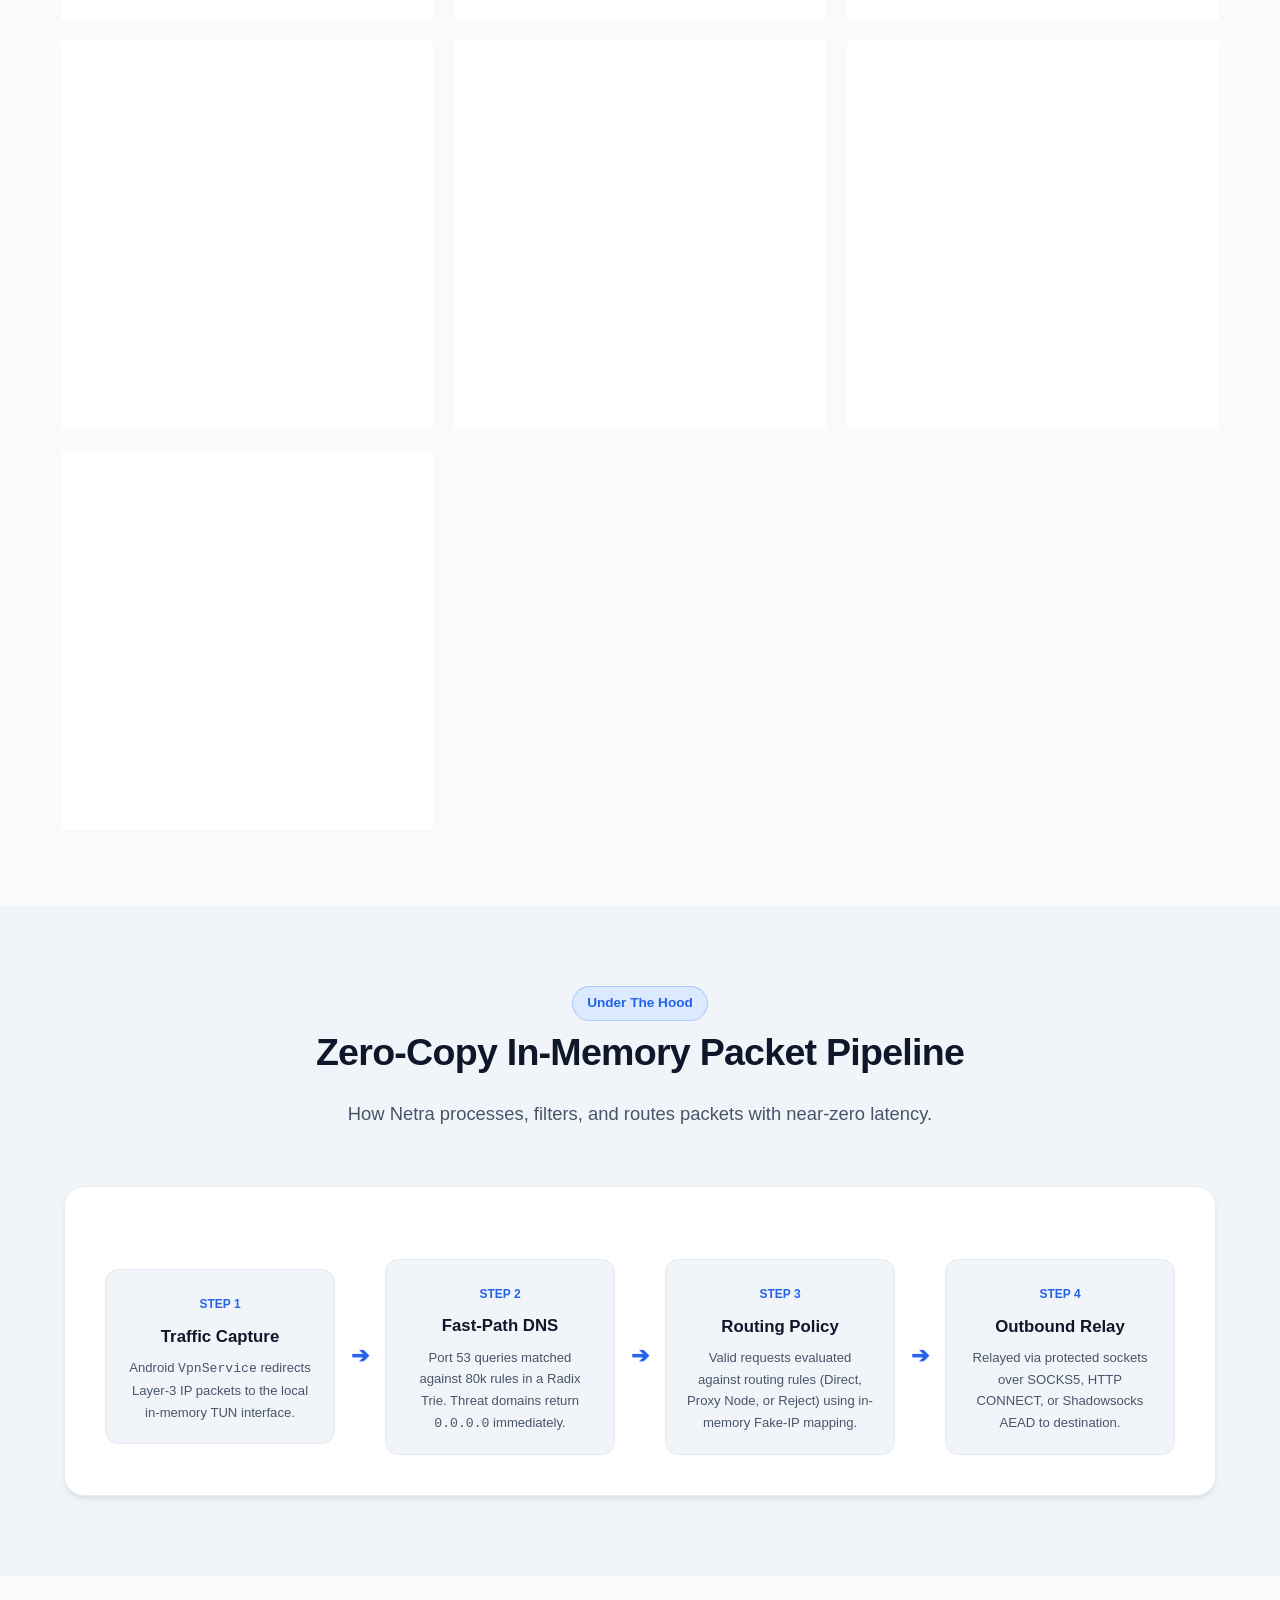
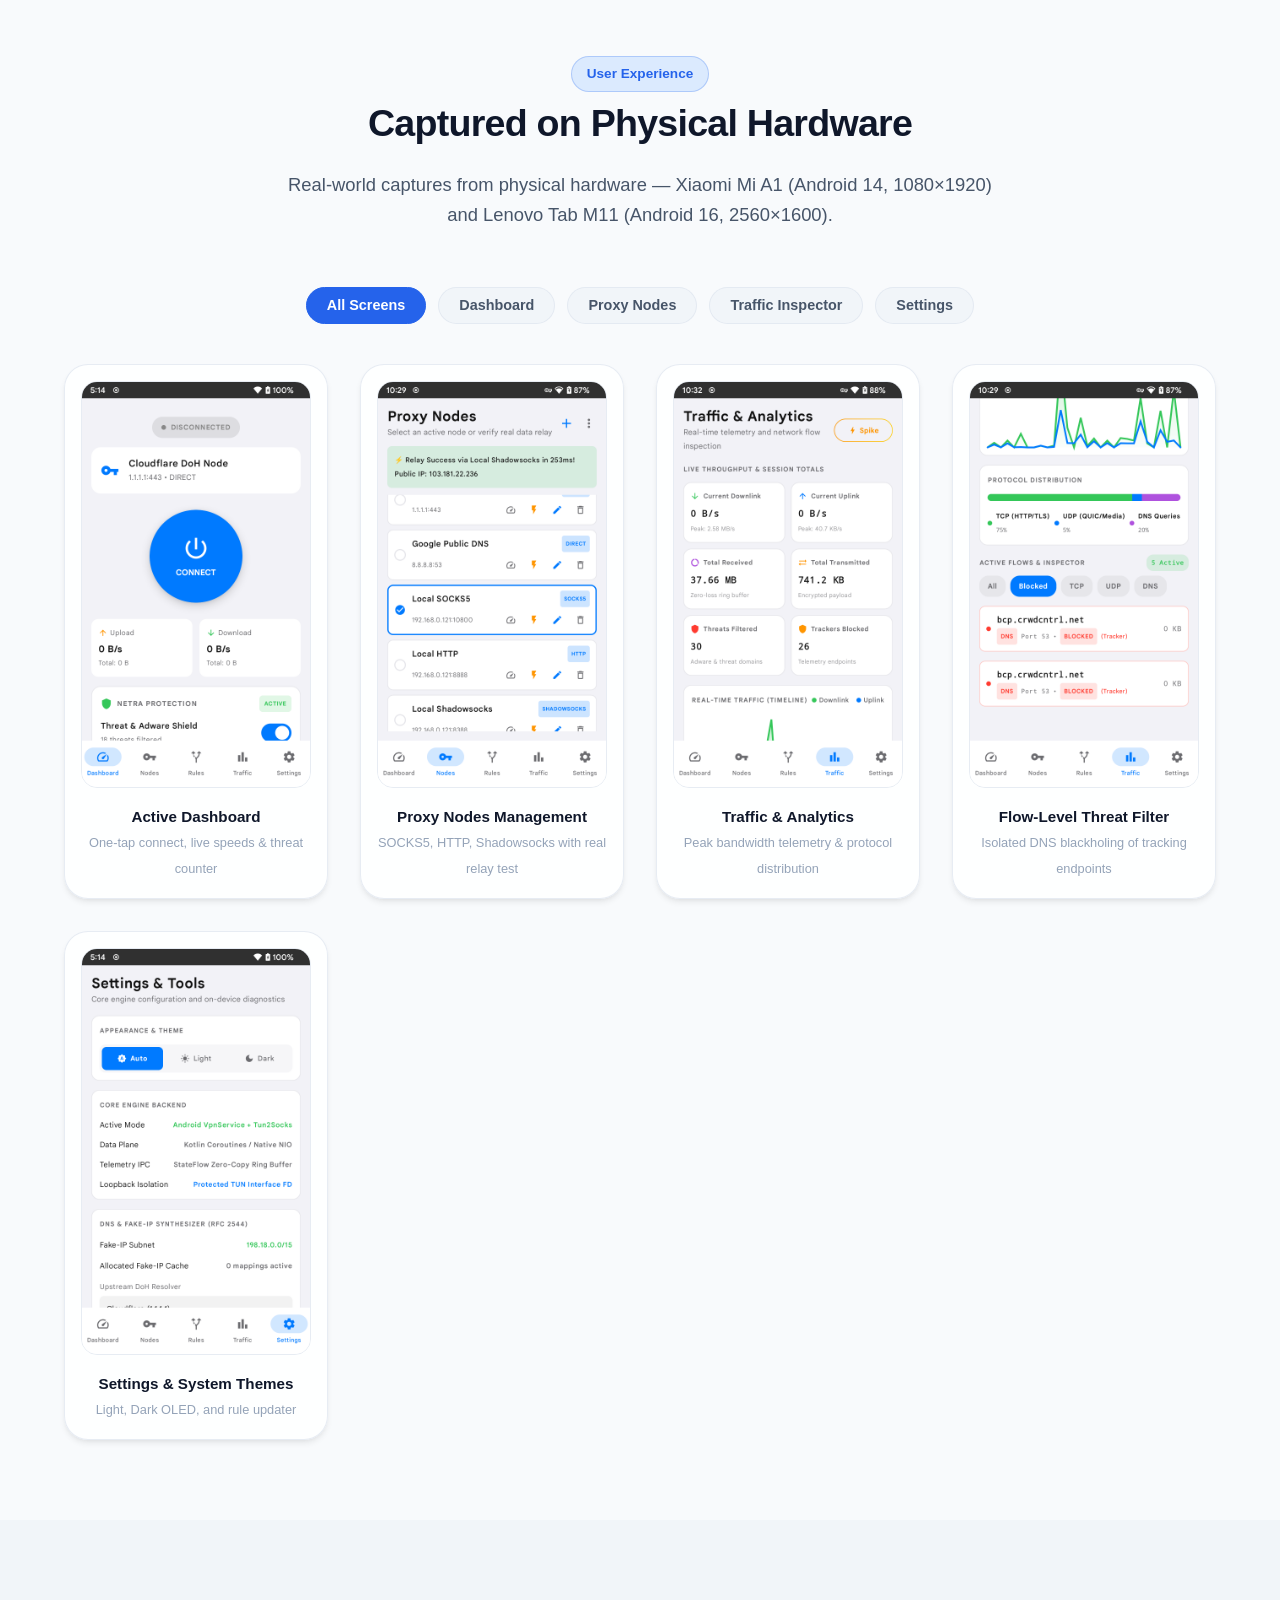
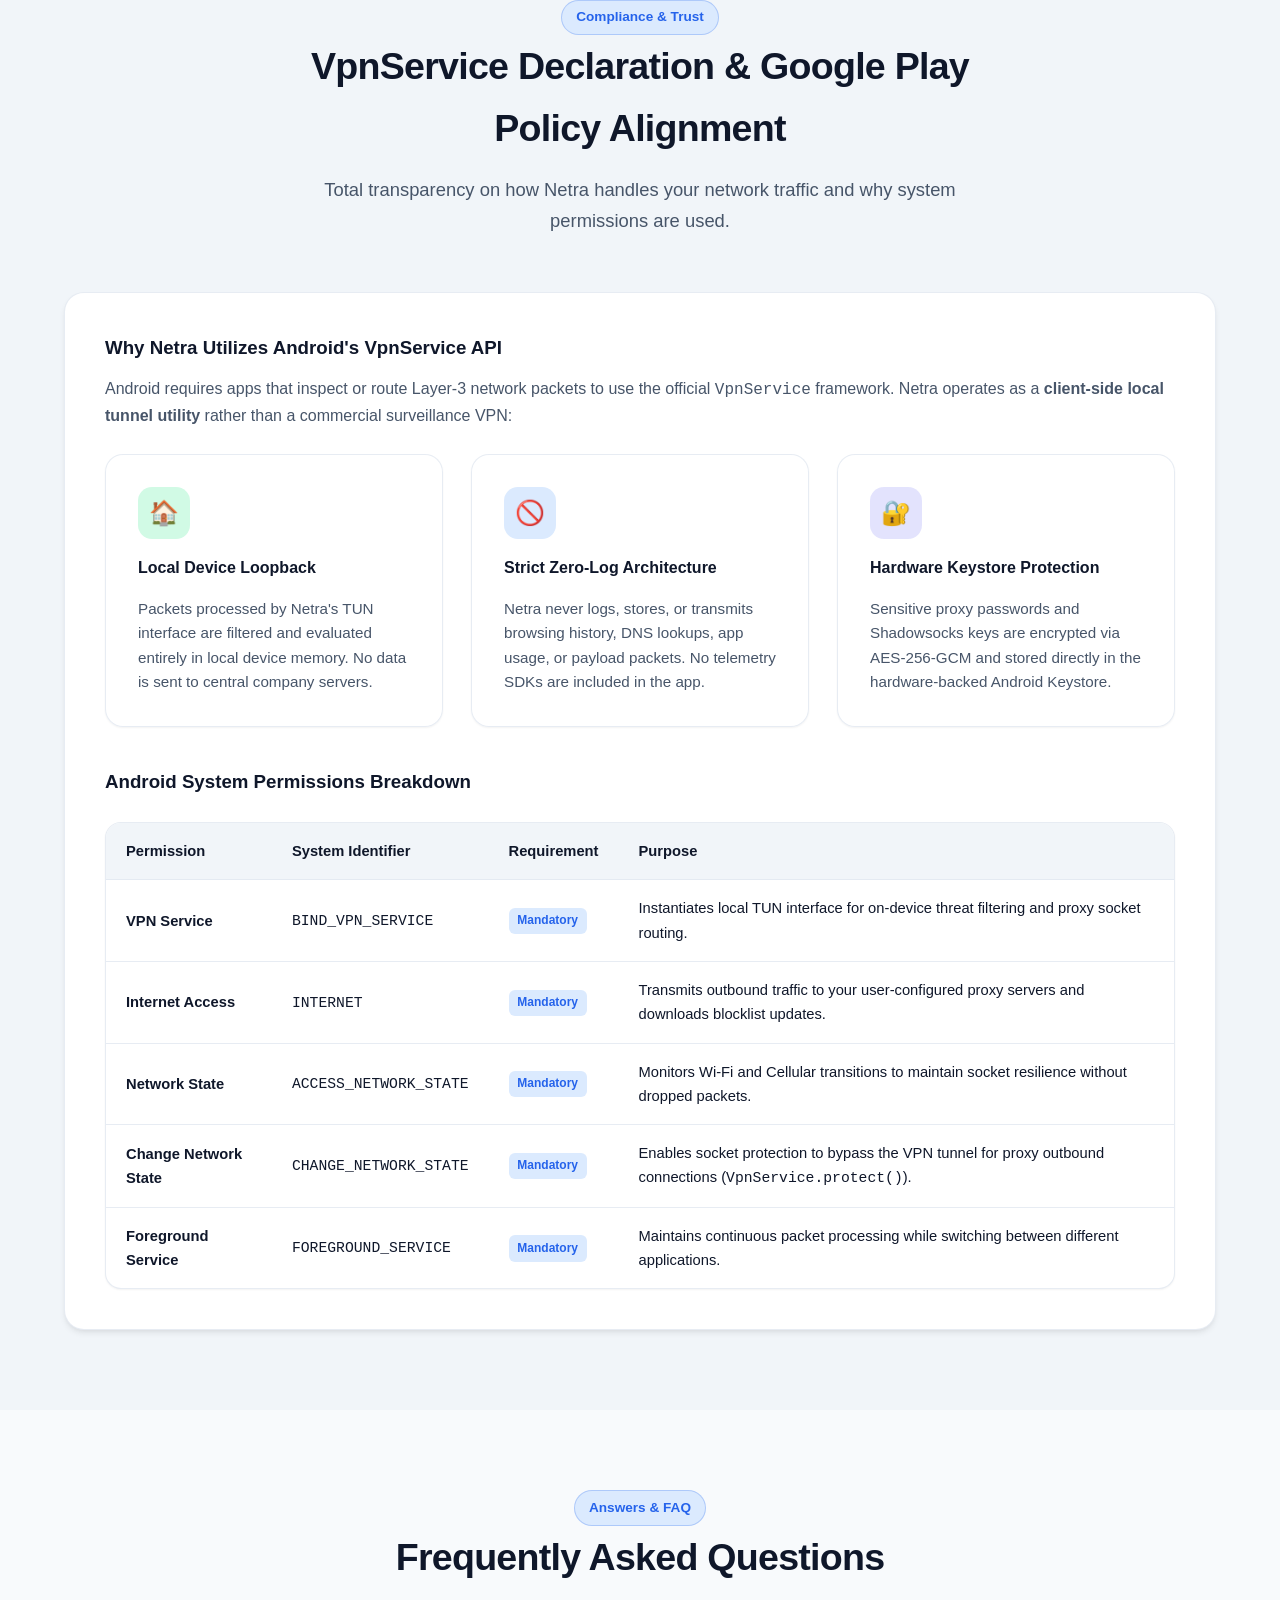
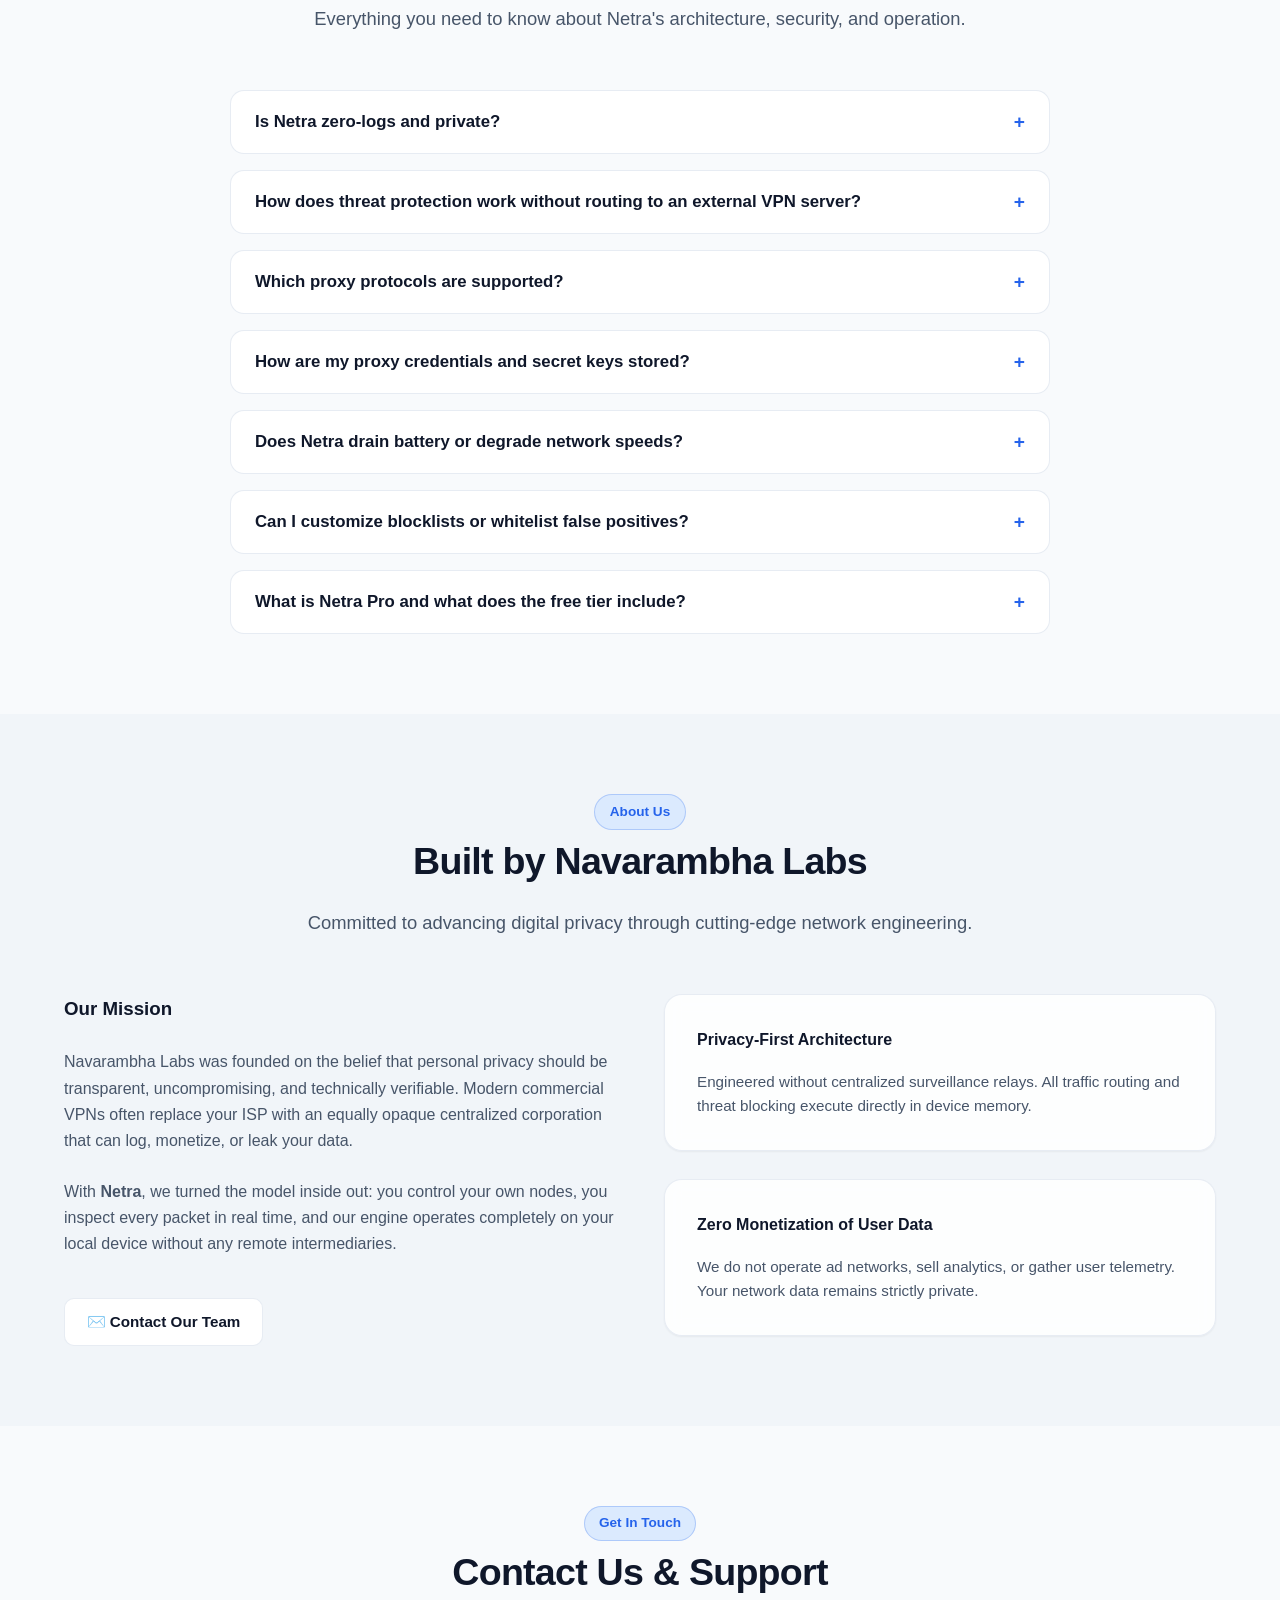
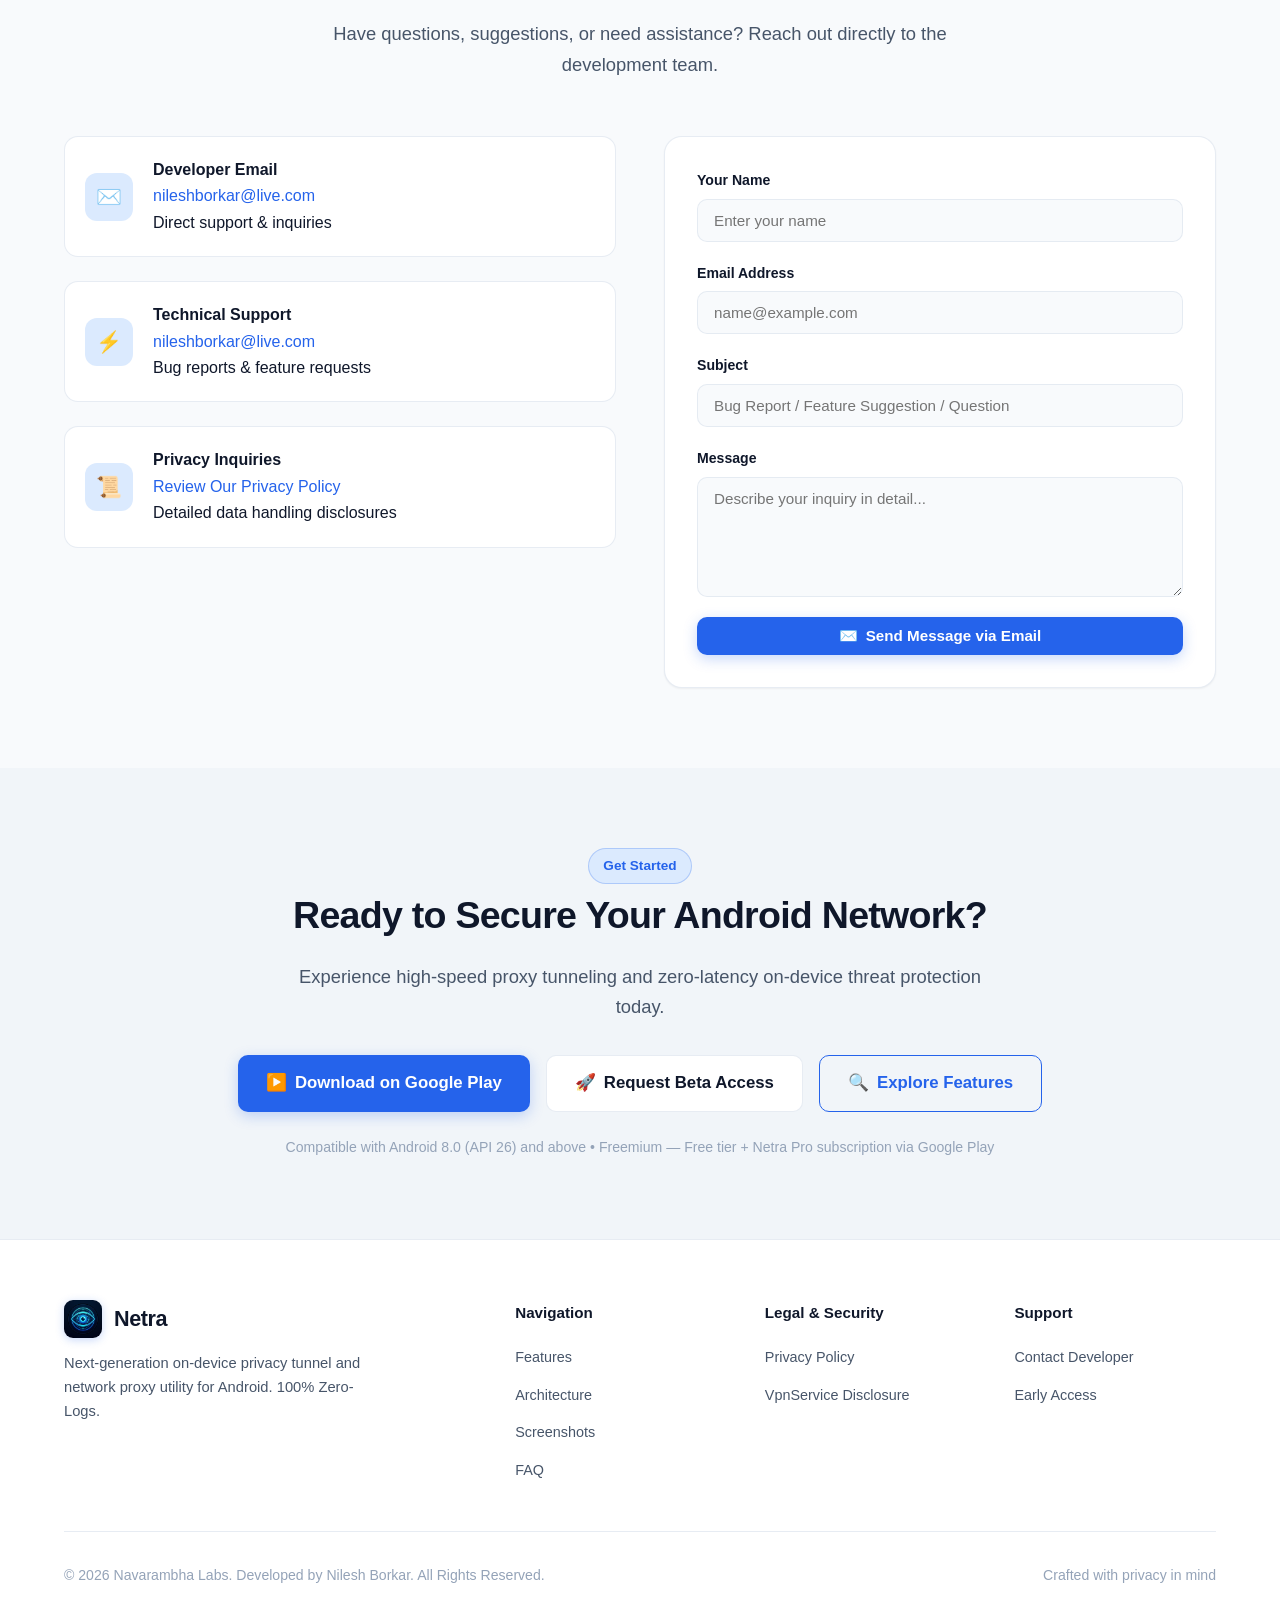
==== commit b02db338: "docs(pricing): update Schema.org offers and FAQ to reflect ₹99/month and ₹999/year pricing" ====
--- a/index.html
+++ b/index.html
@@ -49,15 +49,22 @@
             "@type": "Offer",
             "name": "Netra Free",
             "price": "0.00",
-            "priceCurrency": "USD",
+            "priceCurrency": "INR",
             "description": "Free tier: threat protection, Cloudflare DoH node, traffic analytics."
           },
           {
             "@type": "Offer",
-            "name": "Netra Pro (Monthly)",
-            "price": "To be announced",
-            "priceCurrency": "USD",
-            "description": "Pro tier: unlimited custom proxy nodes, cross-app tracker protection, split tunneling, routing rules engine, and live traffic inspector. Managed via Google Play."
+            "name": "Netra Pro Monthly",
+            "price": "99.00",
+            "priceCurrency": "INR",
+            "description": "Pro tier monthly: unlimited custom proxy nodes, cross-app tracker protection, split tunneling, routing rules engine, and live traffic inspector. Managed via Google Play."
+          },
+          {
+            "@type": "Offer",
+            "name": "Netra Pro Yearly",
+            "price": "999.00",
+            "priceCurrency": "INR",
+            "description": "Pro tier annual subscription: save ~16% compared to monthly plan."
           }
         ],
         "publisher": {
@@ -561,7 +568,7 @@
           </button>
           <div class="faq-answer">
             <p>Netra follows a <strong>freemium model</strong>. The <strong>free tier</strong> is fully functional and includes on-device threat & adware shield, one pre-configured Cloudflare DoH node, and real-time traffic analytics — all with zero logs and no account required.</p>
-            <p style="margin-top: 0.5rem;"><strong>Netra Pro</strong> is an optional monthly subscription via Google Play that unlocks: unlimited custom proxy nodes (SOCKS5, Shadowsocks AEAD, HTTP), cross-app tracker protection, smart split tunneling (per-app proxy bypass), the custom routing rules engine (domain/CIDR rules), and the full live traffic inspector. The subscription is managed entirely through Google Play — cancel anytime.</p>
+            <p style="margin-top: 0.5rem;"><strong>Netra Pro</strong> is available for <strong>₹99/month</strong> or <strong>₹999/year</strong> (~16% discount) via Google Play. It unlocks: unlimited custom proxy nodes (SOCKS5, Shadowsocks AEAD, HTTP), cross-app tracker protection, smart split tunneling (per-app proxy bypass), the custom routing rules engine (domain/CIDR rules), and the full live traffic inspector. The subscription is managed entirely through Google Play — cancel anytime.</p>
           </div>
         </div>
 
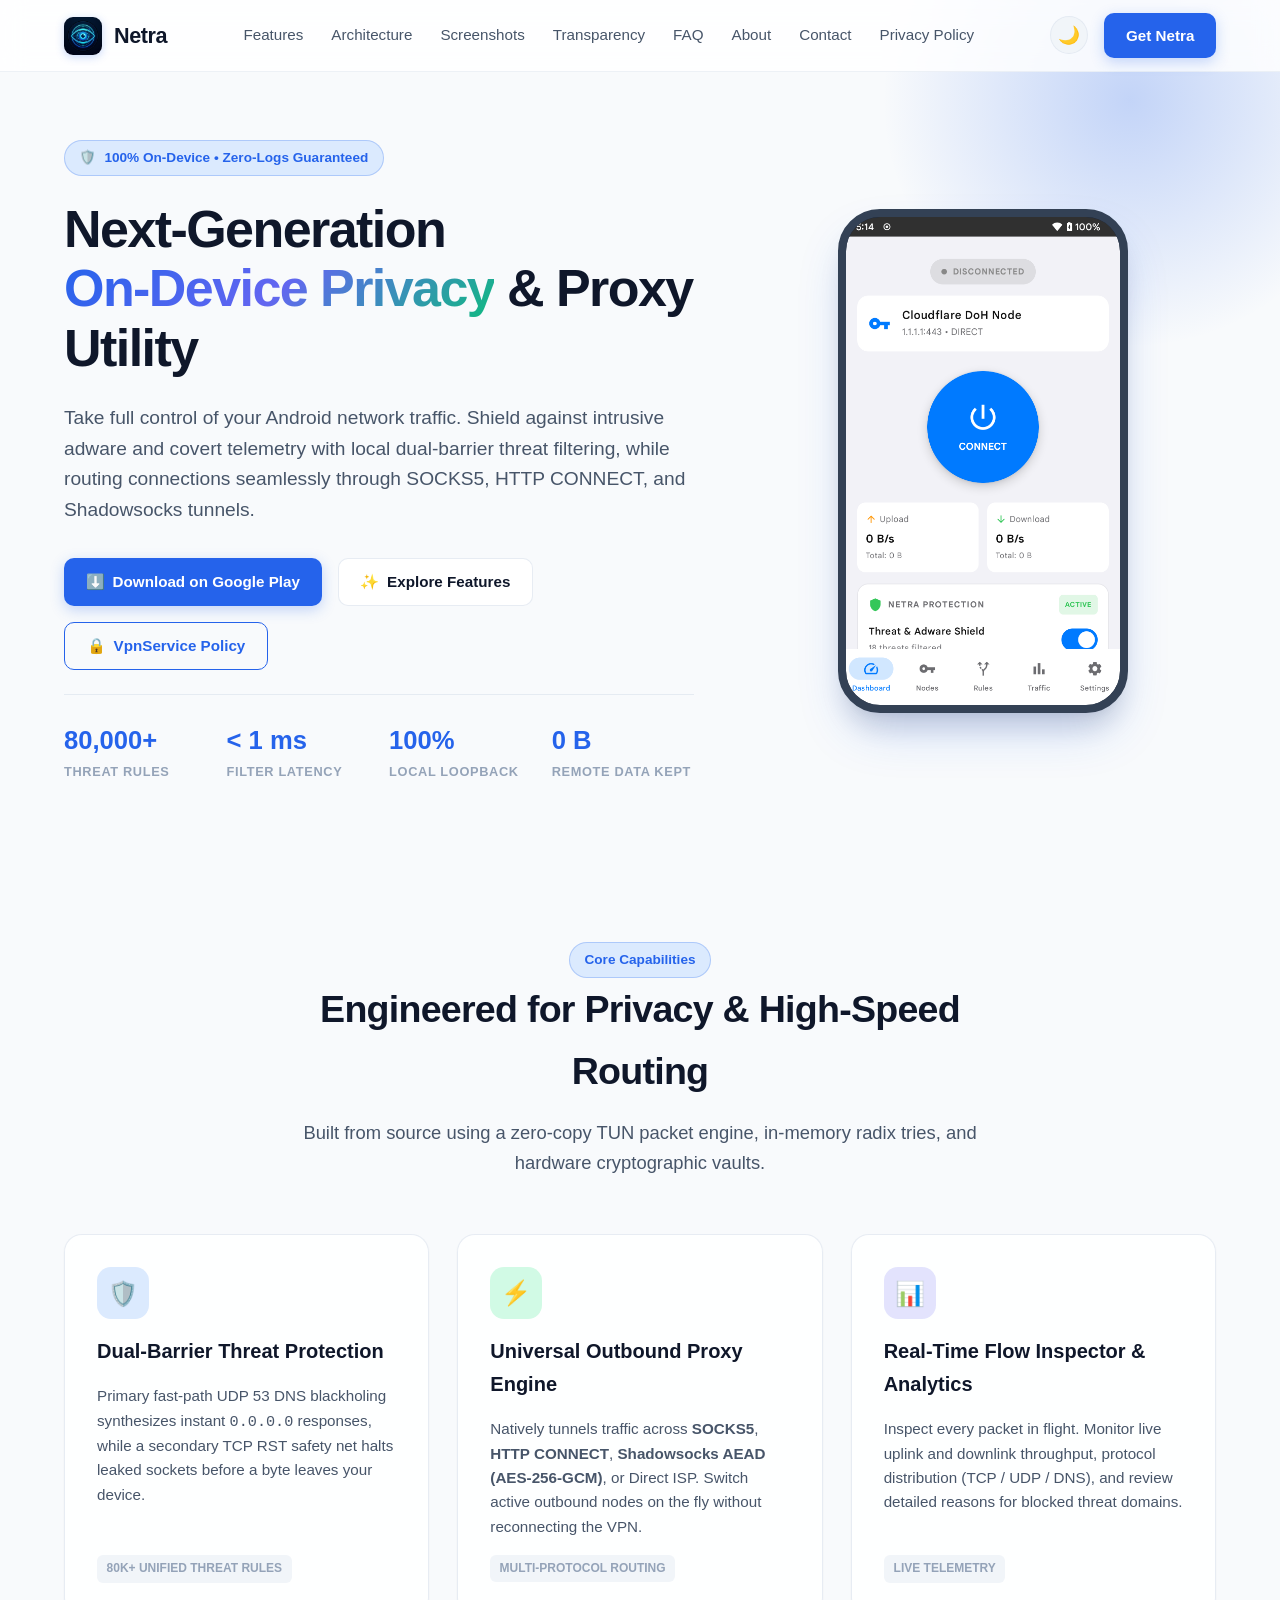
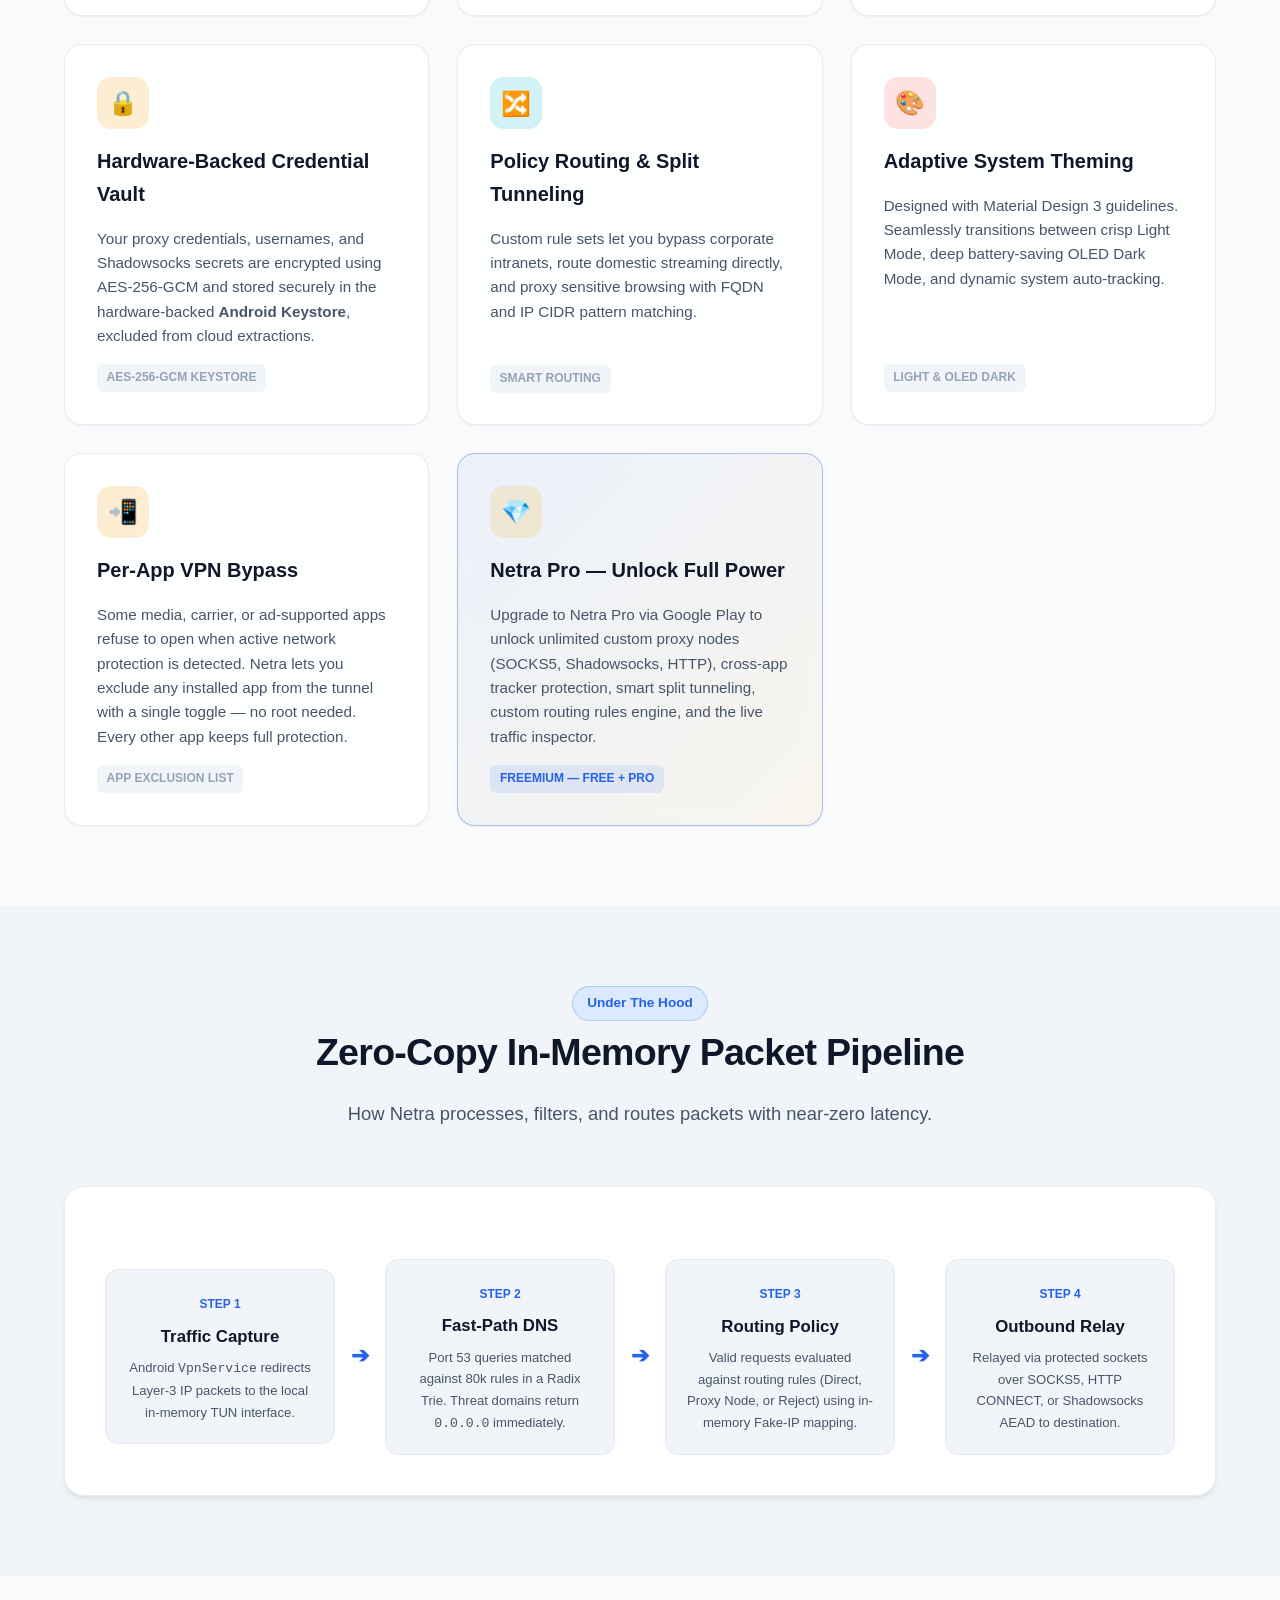
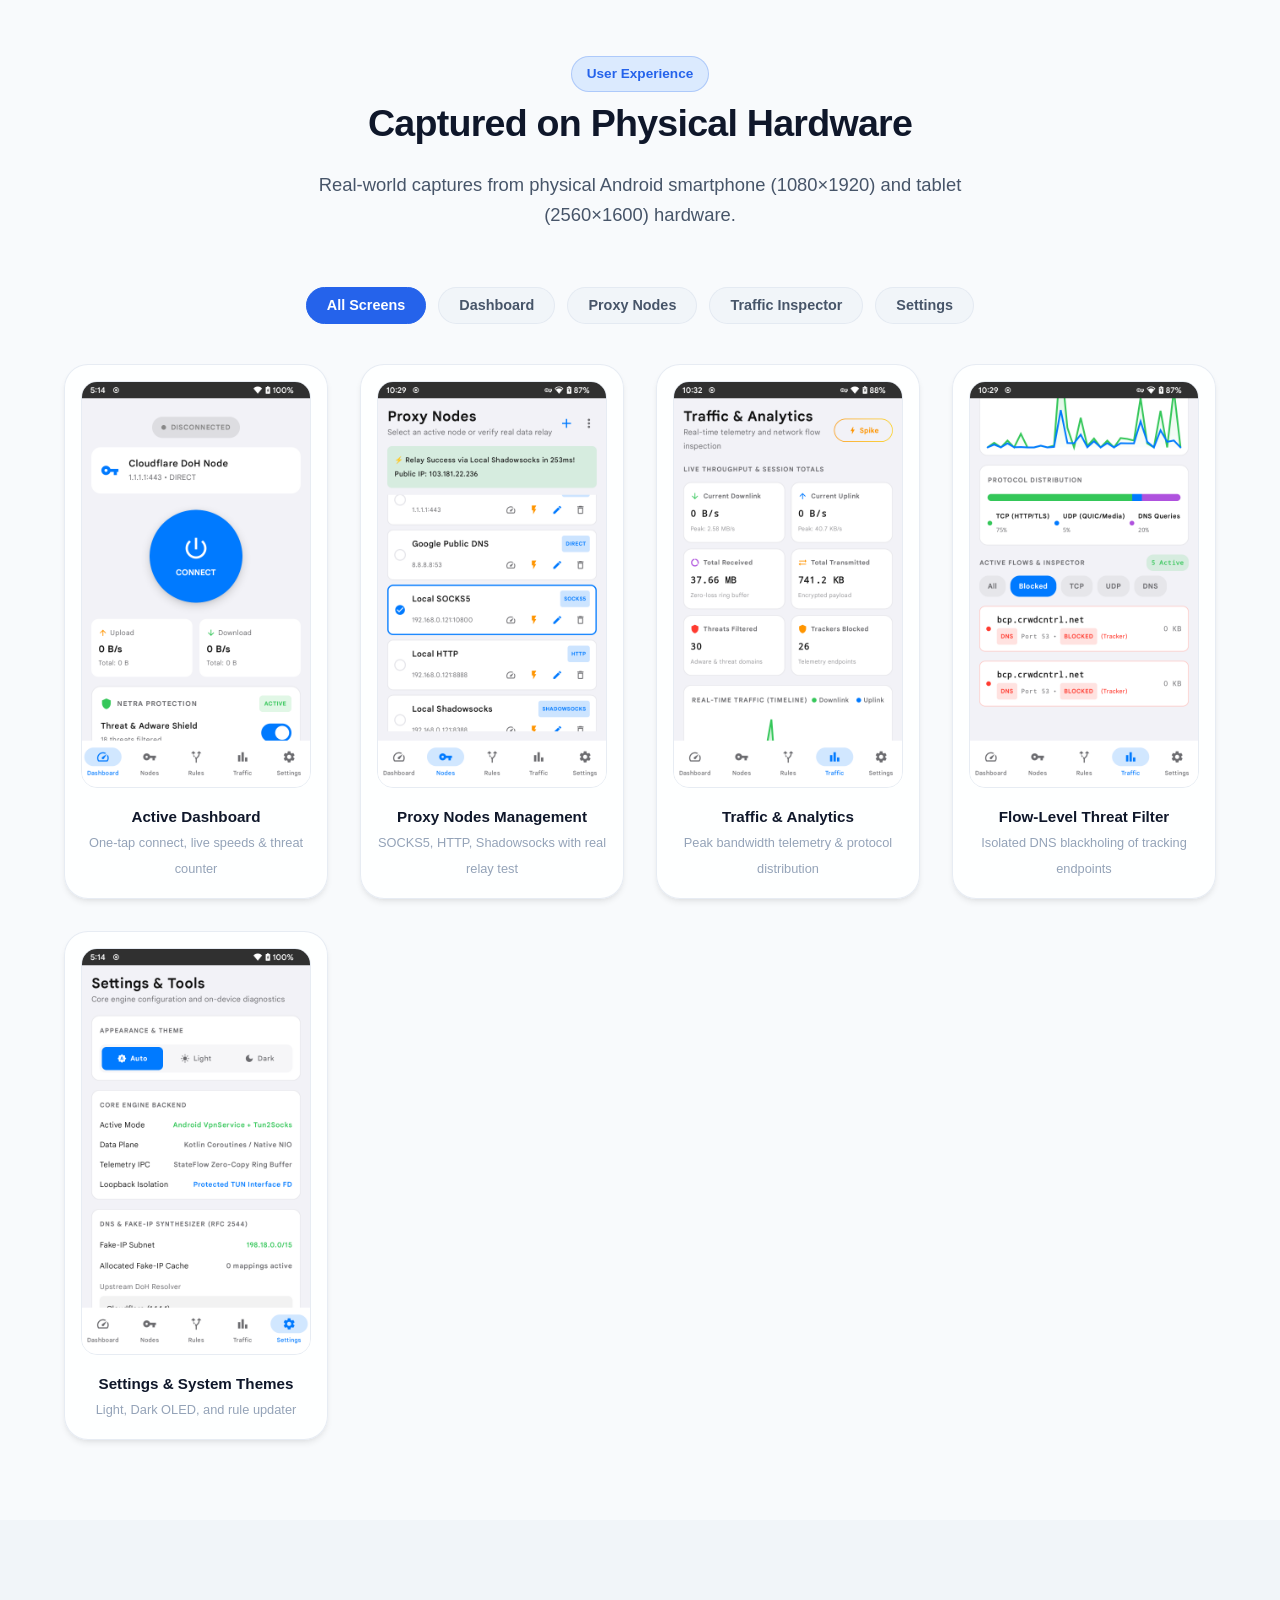
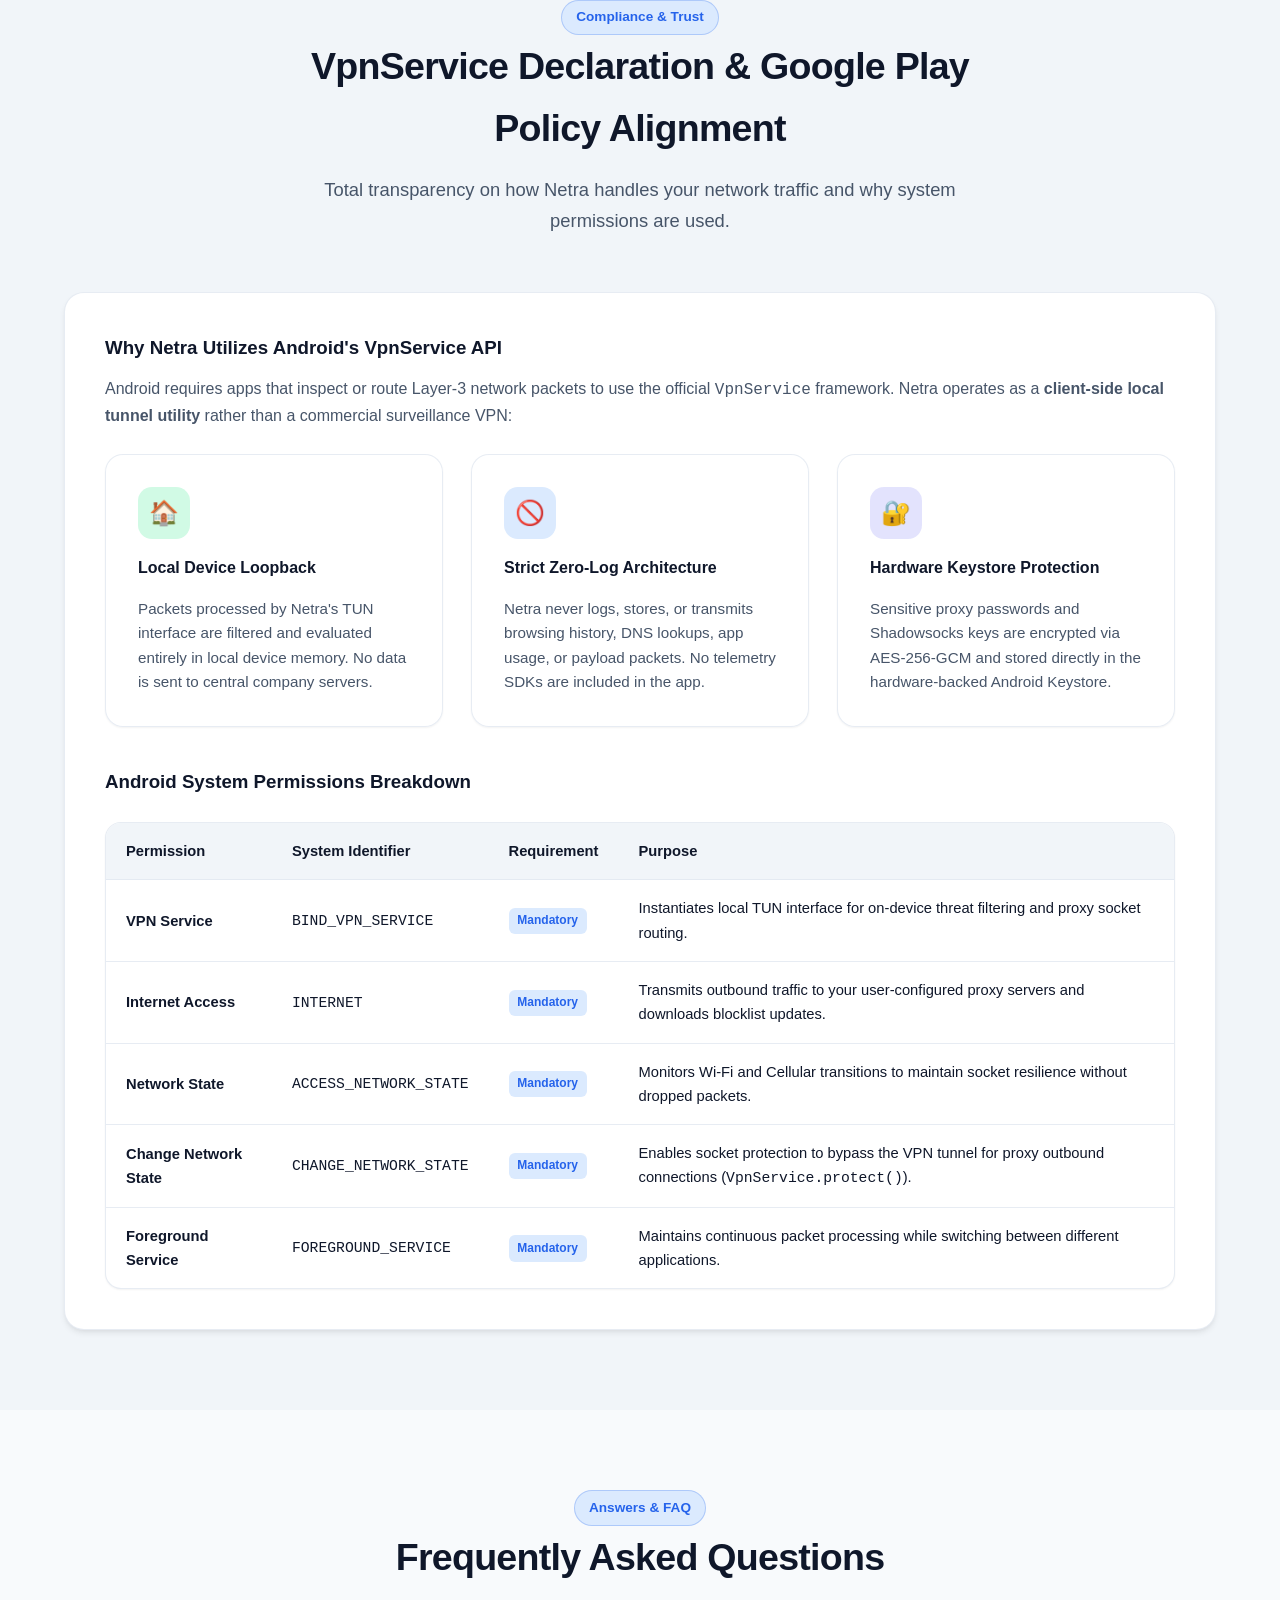
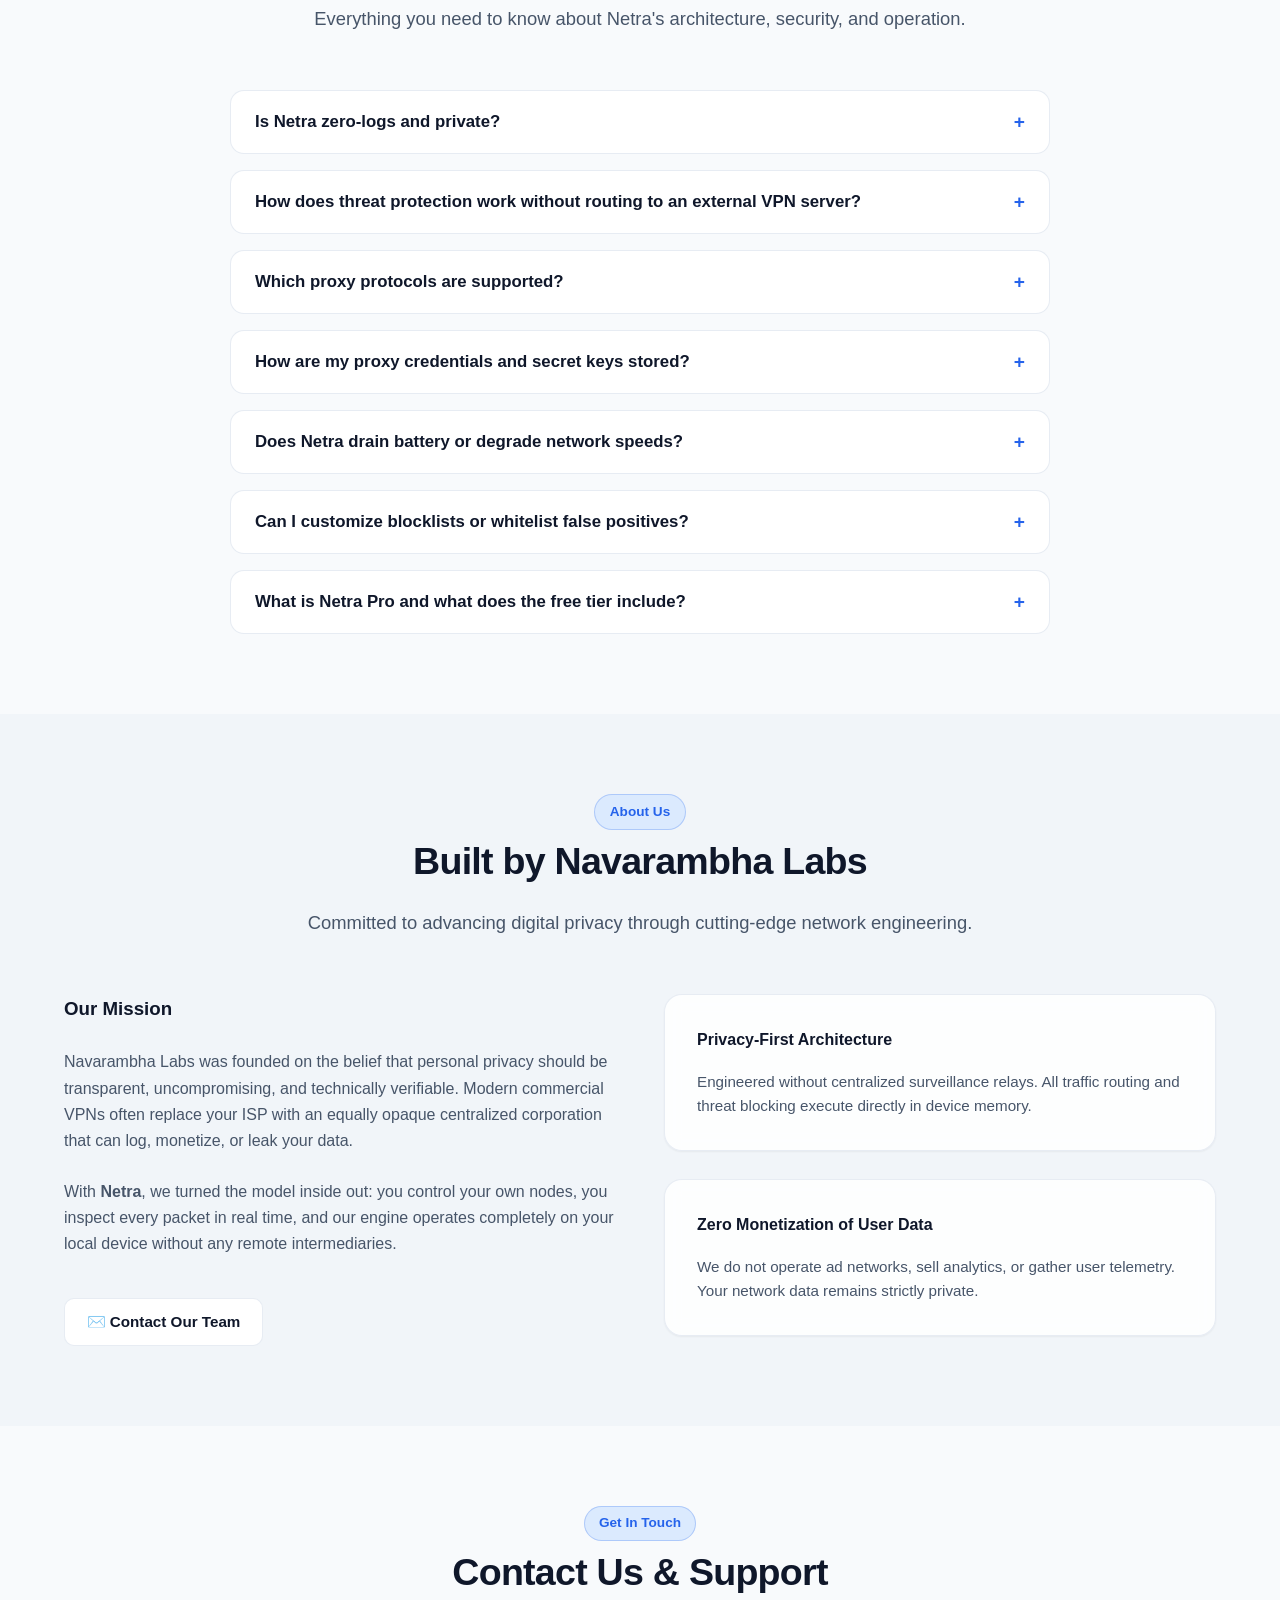
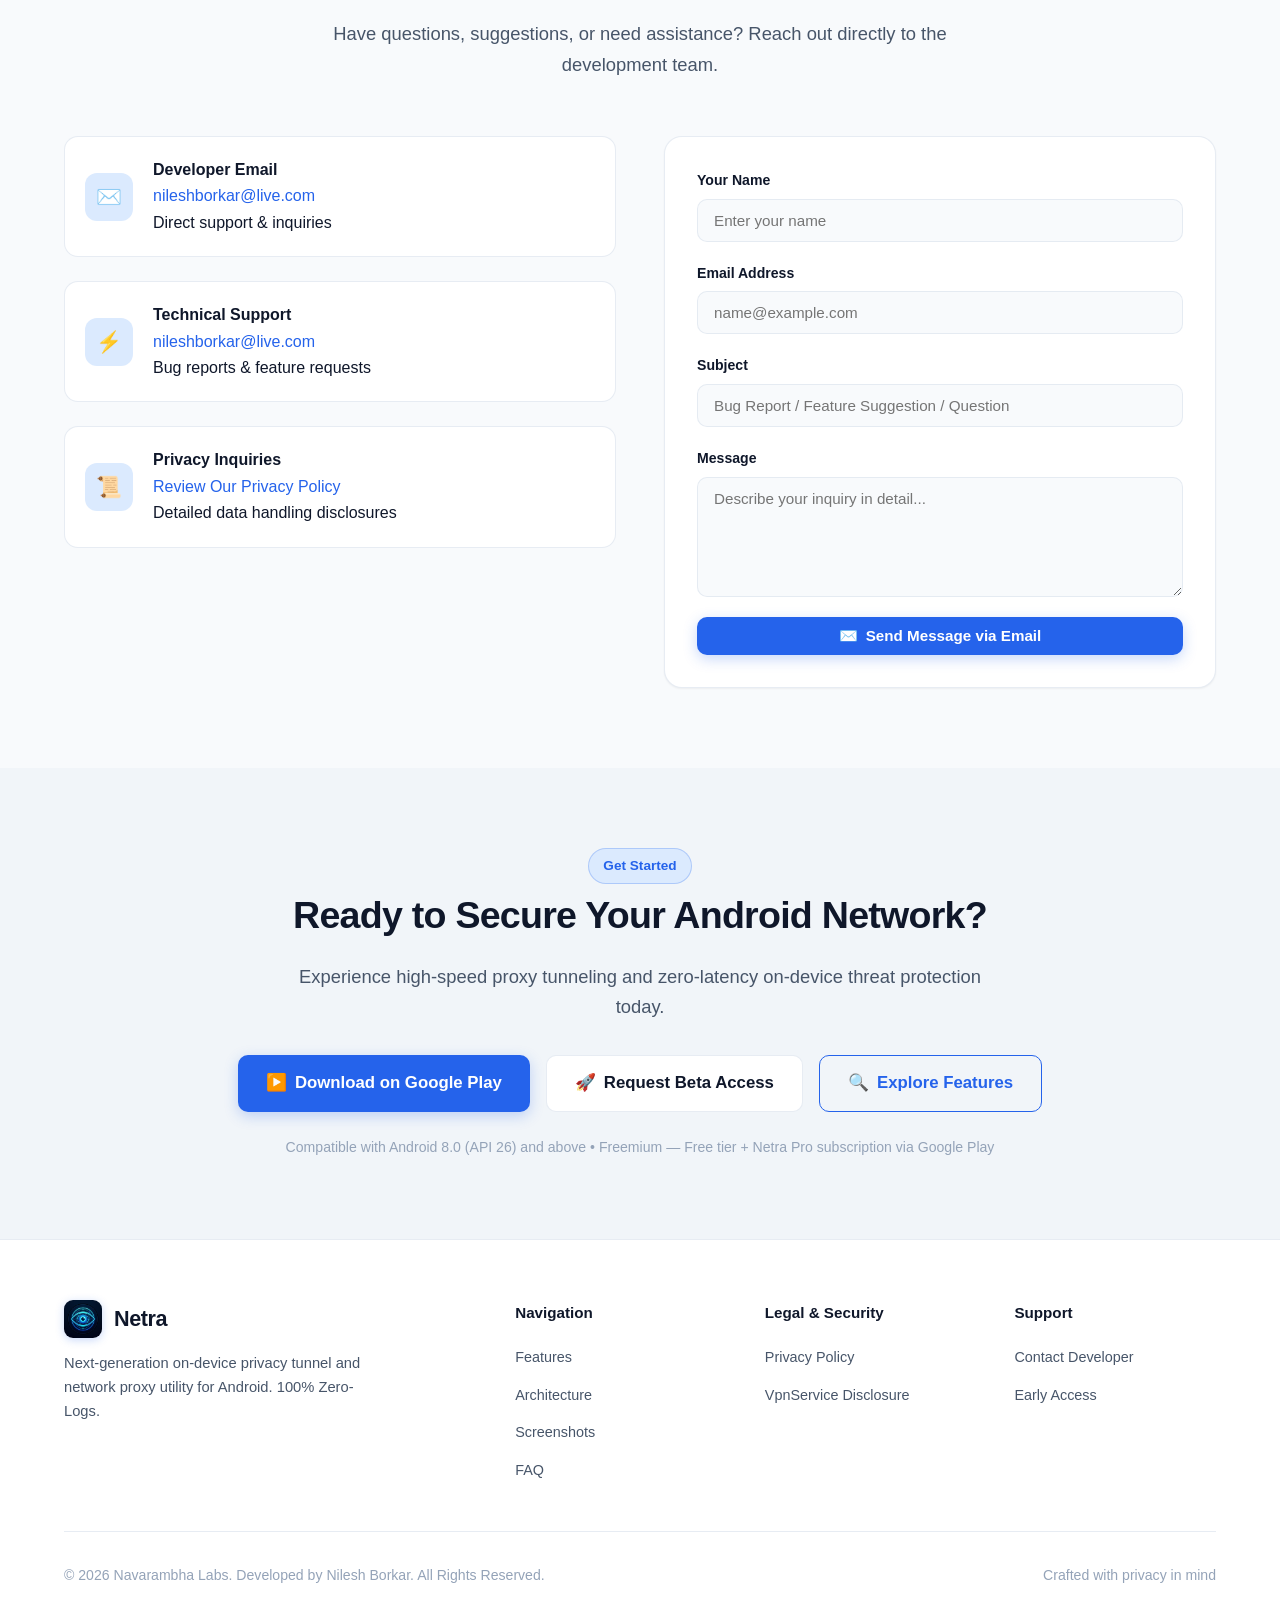
==== commit 58e369ca: "docs(compliance): sanitize third-party brand names from website and privacy policy" ====
--- a/index.html
+++ b/index.html
@@ -50,7 +50,7 @@
             "name": "Netra Free",
             "price": "0.00",
             "priceCurrency": "INR",
-            "description": "Free tier: threat protection, Cloudflare DoH node, traffic analytics."
+            "description": "Free tier: threat protection, default secure DoH node, traffic analytics."
           },
           {
             "@type": "Offer",
@@ -231,7 +231,7 @@
           <div class="feature-icon-wrapper icon-blue">🛡️</div>
           <h3>Dual-Barrier Threat Protection</h3>
           <p>Primary fast-path UDP 53 DNS blackholing synthesizes instant <code>0.0.0.0</code> responses, while a secondary TCP RST safety net halts leaked sockets before a byte leaves your device.</p>
-          <span class="feature-tag">StevenBlack 80k+ Rules</span>
+          <span class="feature-tag">80k+ Unified Threat Rules</span>
         </div>
 
         <!-- Feature 2 -->
@@ -278,7 +278,7 @@
         <div class="feature-card">
           <div class="feature-icon-wrapper icon-orange">📲</div>
           <h3>Per-App VPN Bypass</h3>
-          <p>Some ad-supported apps (e.g. Diskwala, JioCinema) refuse to open when ad-blocking is active. Netra lets you exclude any installed app from the tunnel with a single toggle — no root needed. Every other app keeps full protection.</p>
+          <p>Some media, carrier, or ad-supported apps refuse to open when active network protection is detected. Netra lets you exclude any installed app from the tunnel with a single toggle — no root needed. Every other app keeps full protection.</p>
           <span class="feature-tag">App Exclusion List</span>
         </div>
 
@@ -348,7 +348,7 @@
       <div class="section-header">
         <div class="badge-pill">User Experience</div>
         <h2>Captured on Physical Hardware</h2>
-        <p>Real-world captures from physical hardware — Xiaomi Mi A1 (Android 14, 1080×1920) and Lenovo Tab M11 (Android 16, 2560×1600).</p>
+        <p>Real-world captures from physical Android smartphone (1080×1920) and tablet (2560×1600) hardware.</p>
       </div>
 
       <div class="gallery-nav">
@@ -537,7 +537,7 @@
             <span class="faq-icon">+</span>
           </button>
           <div class="faq-answer">
-            <p>Netra uses AndroidX <code>EncryptedSharedPreferences</code> backed by the hardware-protected <strong>Android Keystore</strong>. Passwords and Shadowsocks keys are encrypted using AES-256-GCM at rest. Furthermore, our backup rules explicitly exclude credential stores from Google Drive cloud backups to protect your keys against remote extraction.</p>
+            <p>Netra uses AndroidX <code>EncryptedSharedPreferences</code> backed by the hardware-protected <strong>Android Keystore</strong>. Passwords and Shadowsocks keys are encrypted using AES-256-GCM at rest. Furthermore, our backup rules explicitly exclude credential stores from automated cloud backups to protect your keys against remote extraction.</p>
           </div>
         </div>
 
@@ -567,7 +567,7 @@
             <span class="faq-icon">+</span>
           </button>
           <div class="faq-answer">
-            <p>Netra follows a <strong>freemium model</strong>. The <strong>free tier</strong> is fully functional and includes on-device threat & adware shield, one pre-configured Cloudflare DoH node, and real-time traffic analytics — all with zero logs and no account required.</p>
+            <p>Netra follows a <strong>freemium model</strong>. The <strong>free tier</strong> is fully functional and includes on-device threat & adware shield, one pre-configured secure DoH node, and real-time traffic analytics — all with zero logs and no account required.</p>
             <p style="margin-top: 0.5rem;"><strong>Netra Pro</strong> is available for <strong>₹99/month</strong> or <strong>₹999/year</strong> (~16% discount) via Google Play. It unlocks: unlimited custom proxy nodes (SOCKS5, Shadowsocks AEAD, HTTP), cross-app tracker protection, smart split tunneling (per-app proxy bypass), the custom routing rules engine (domain/CIDR rules), and the full live traffic inspector. The subscription is managed entirely through Google Play — cancel anytime.</p>
           </div>
         </div>
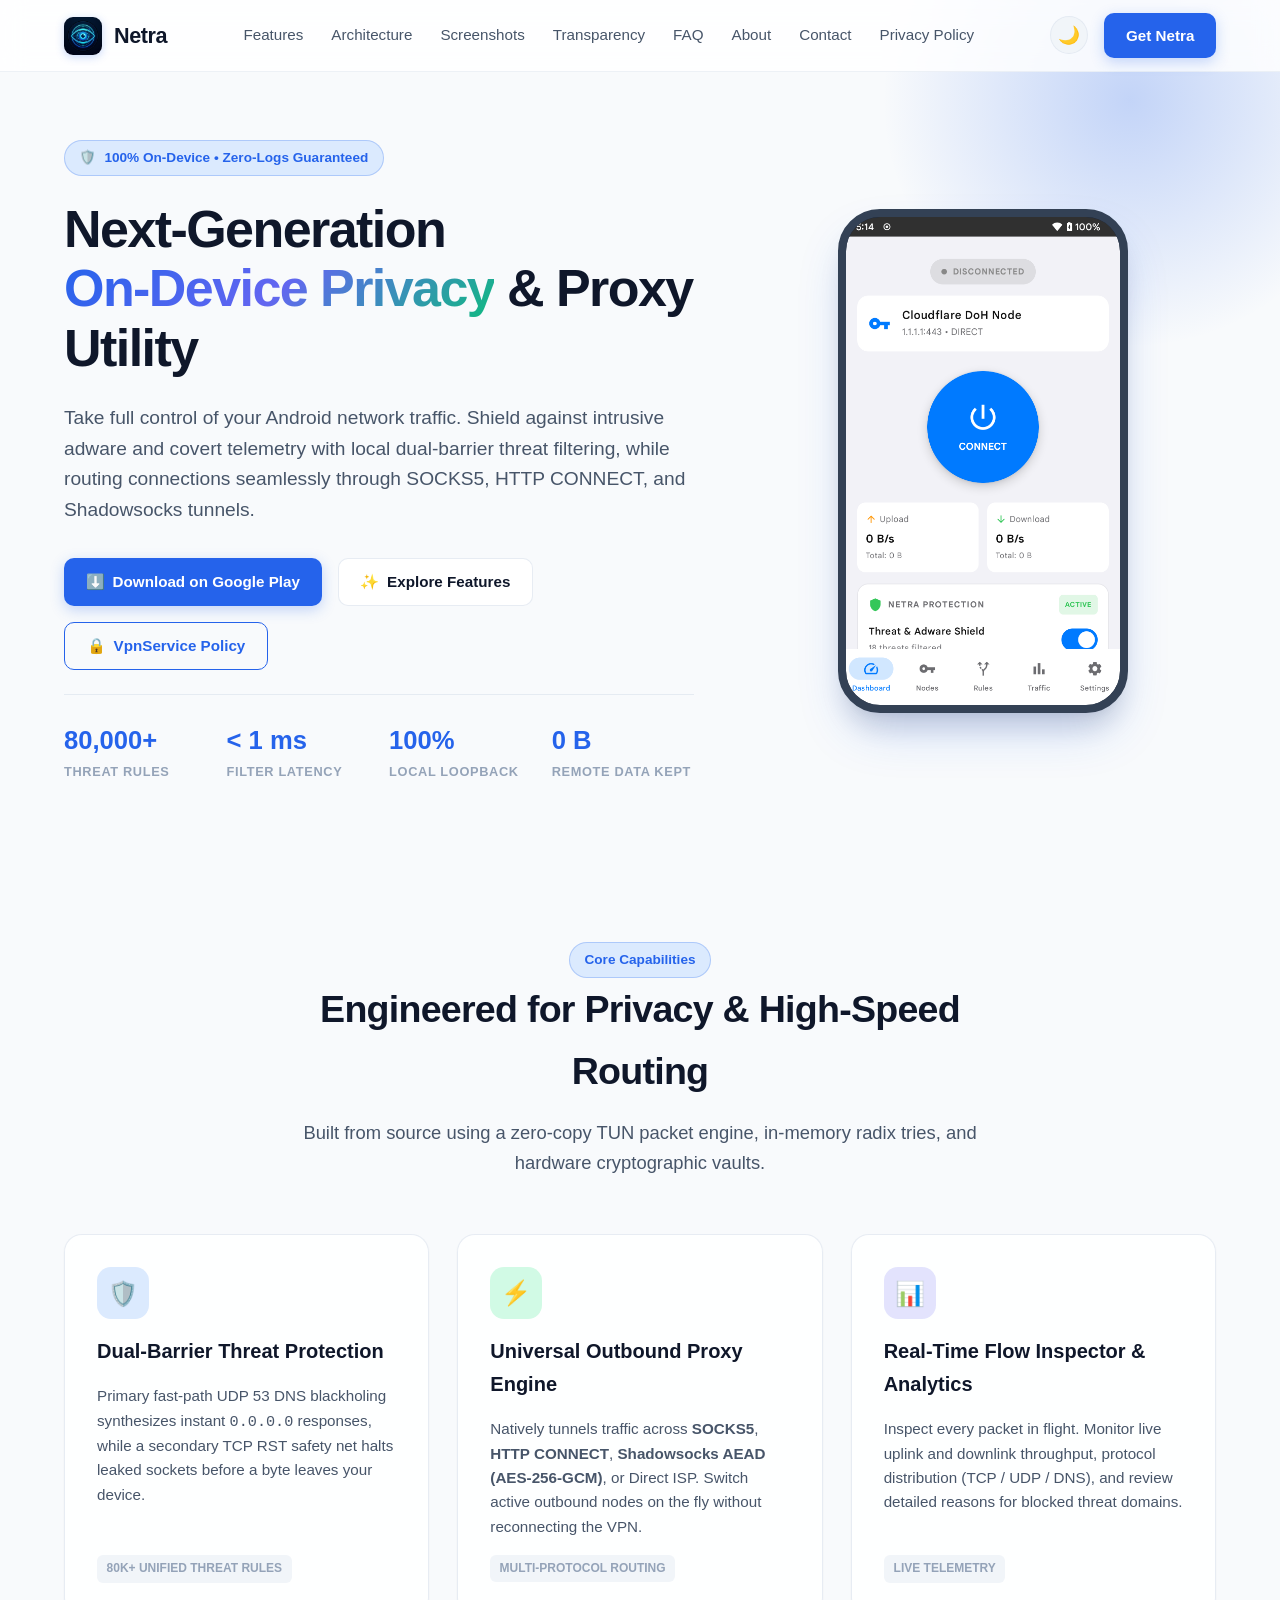
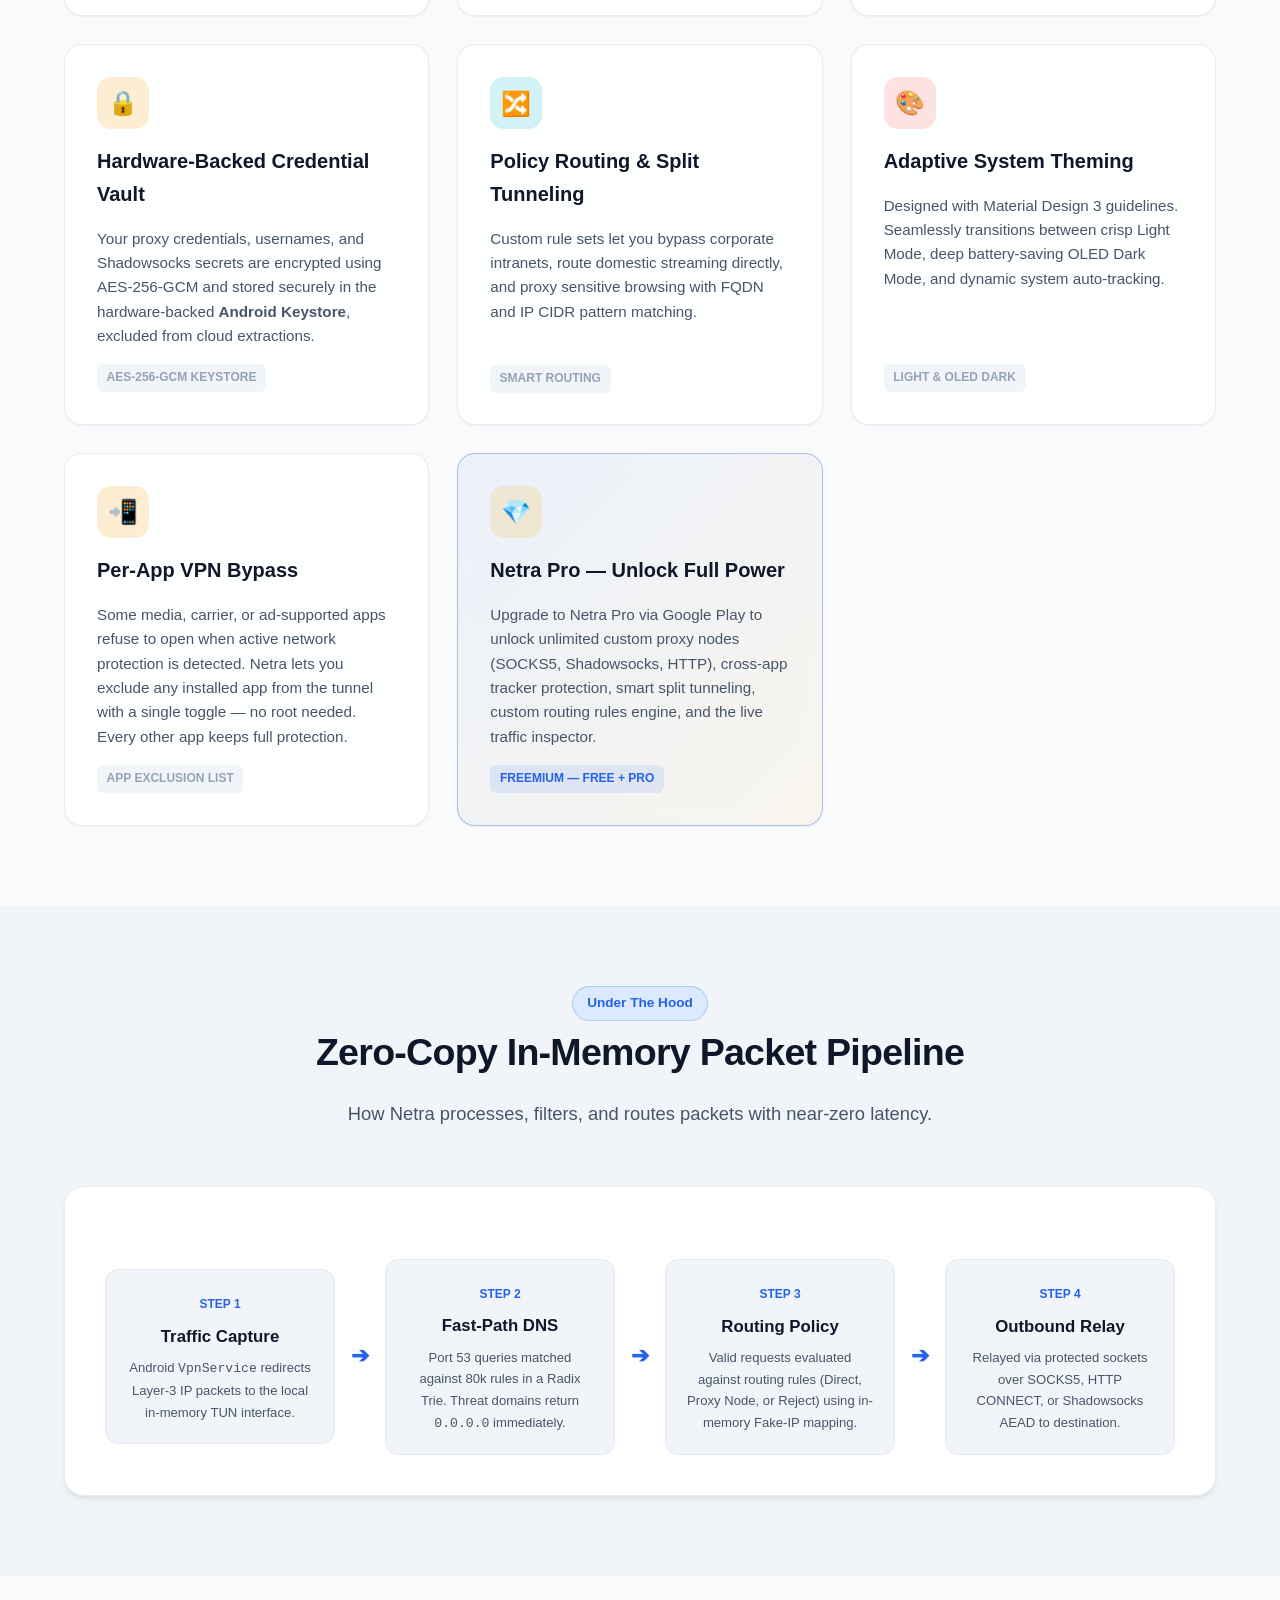
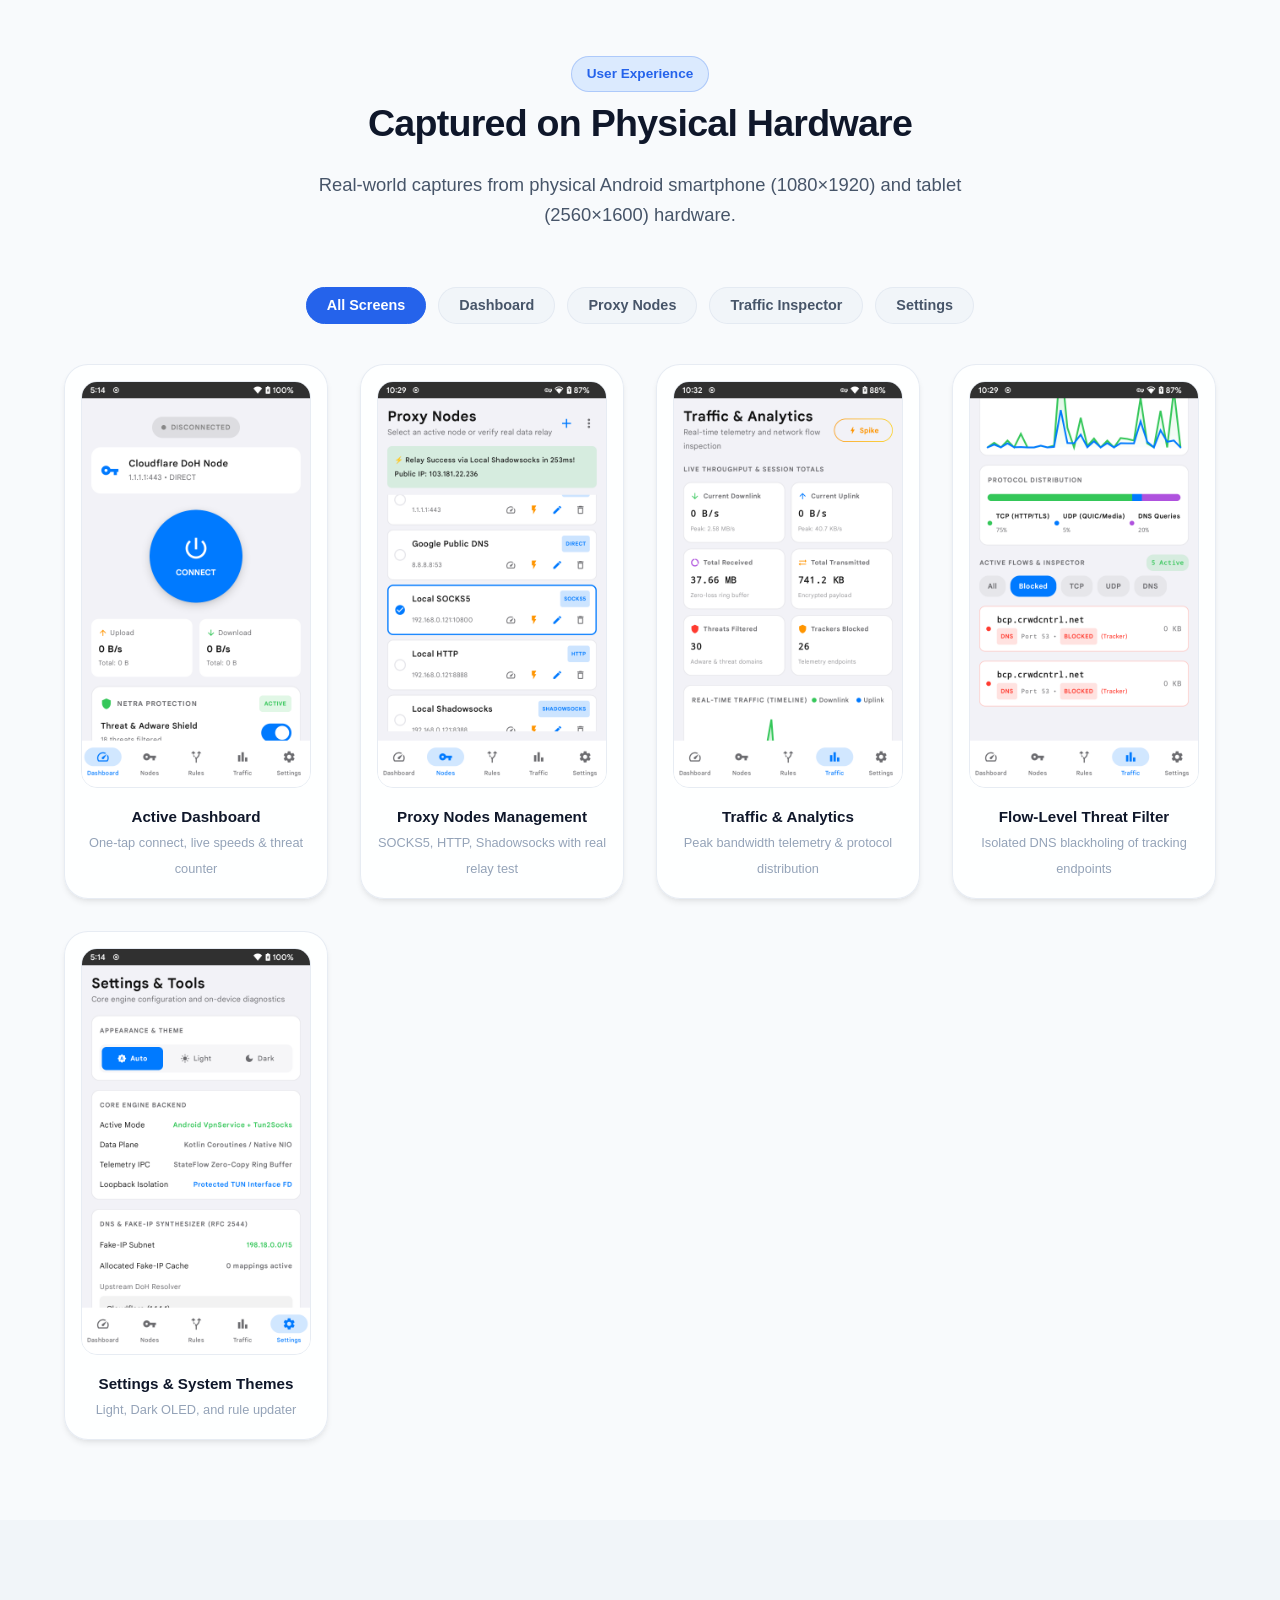
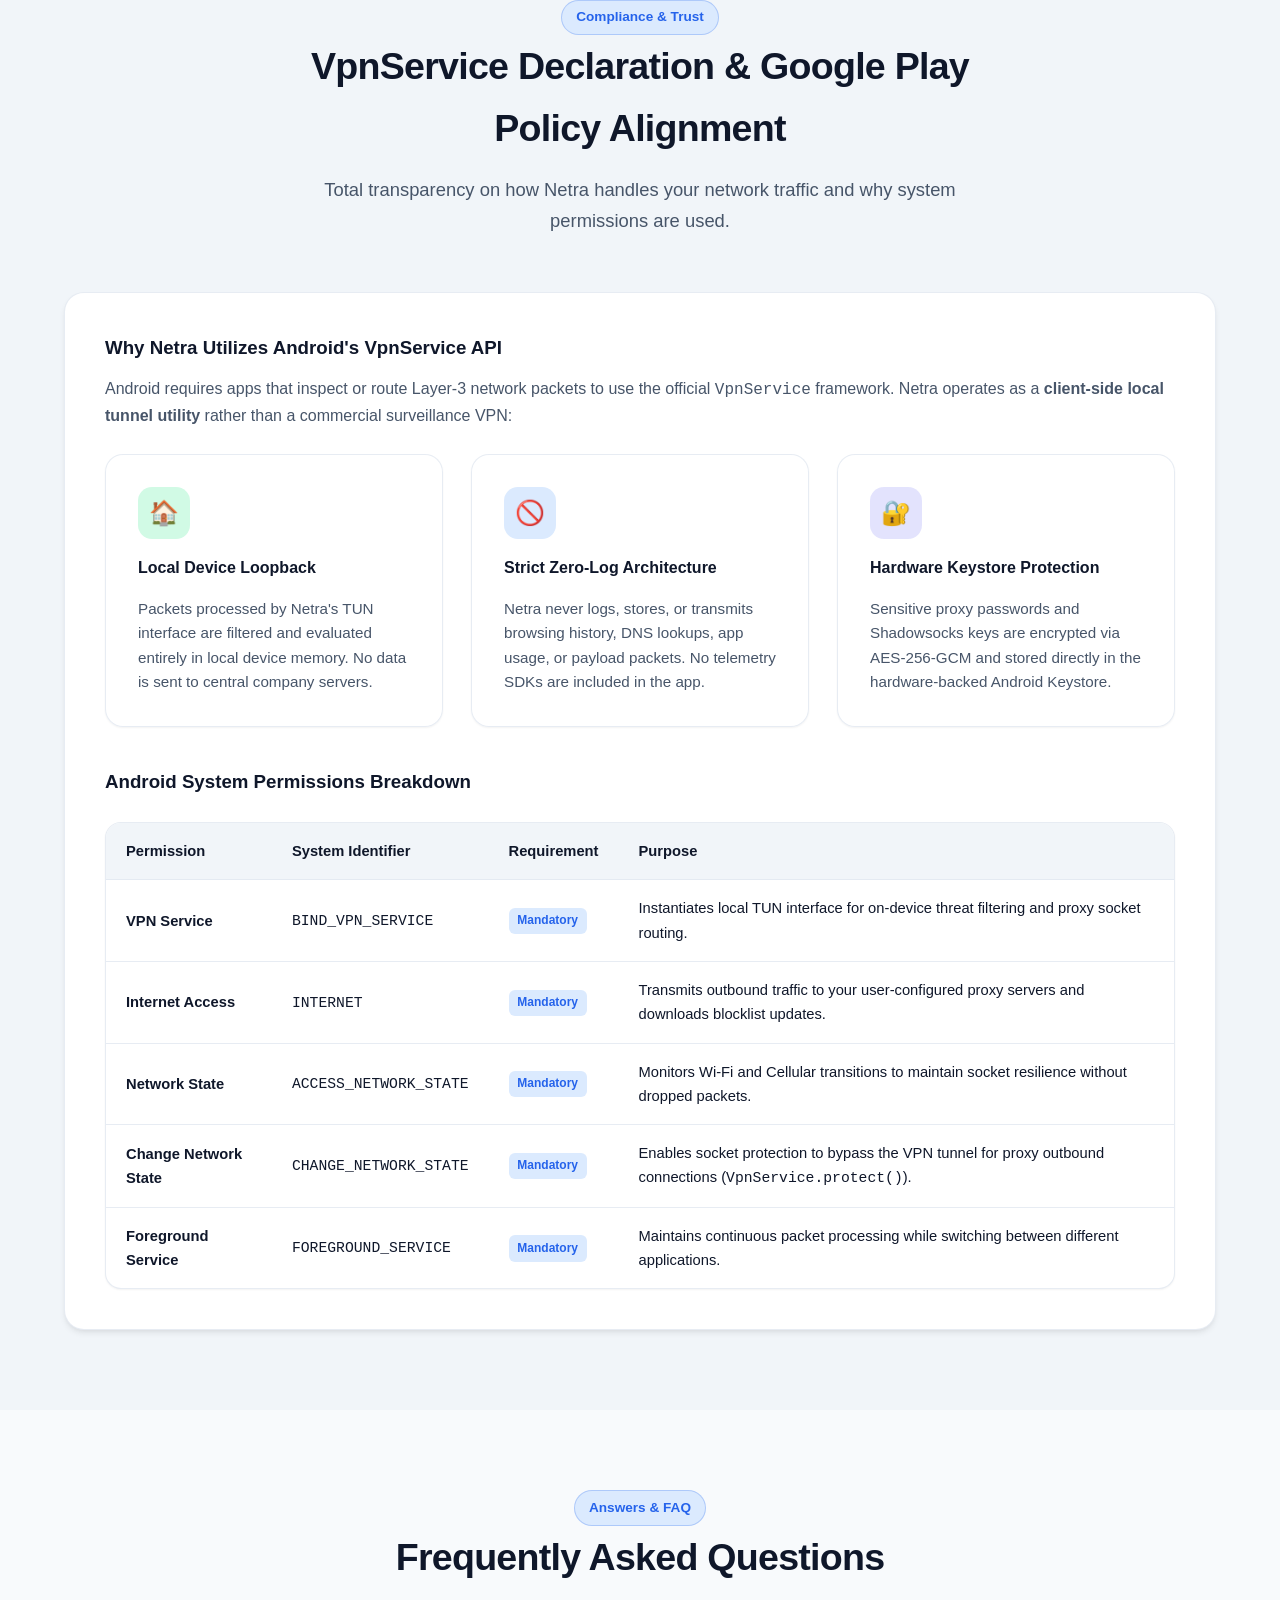
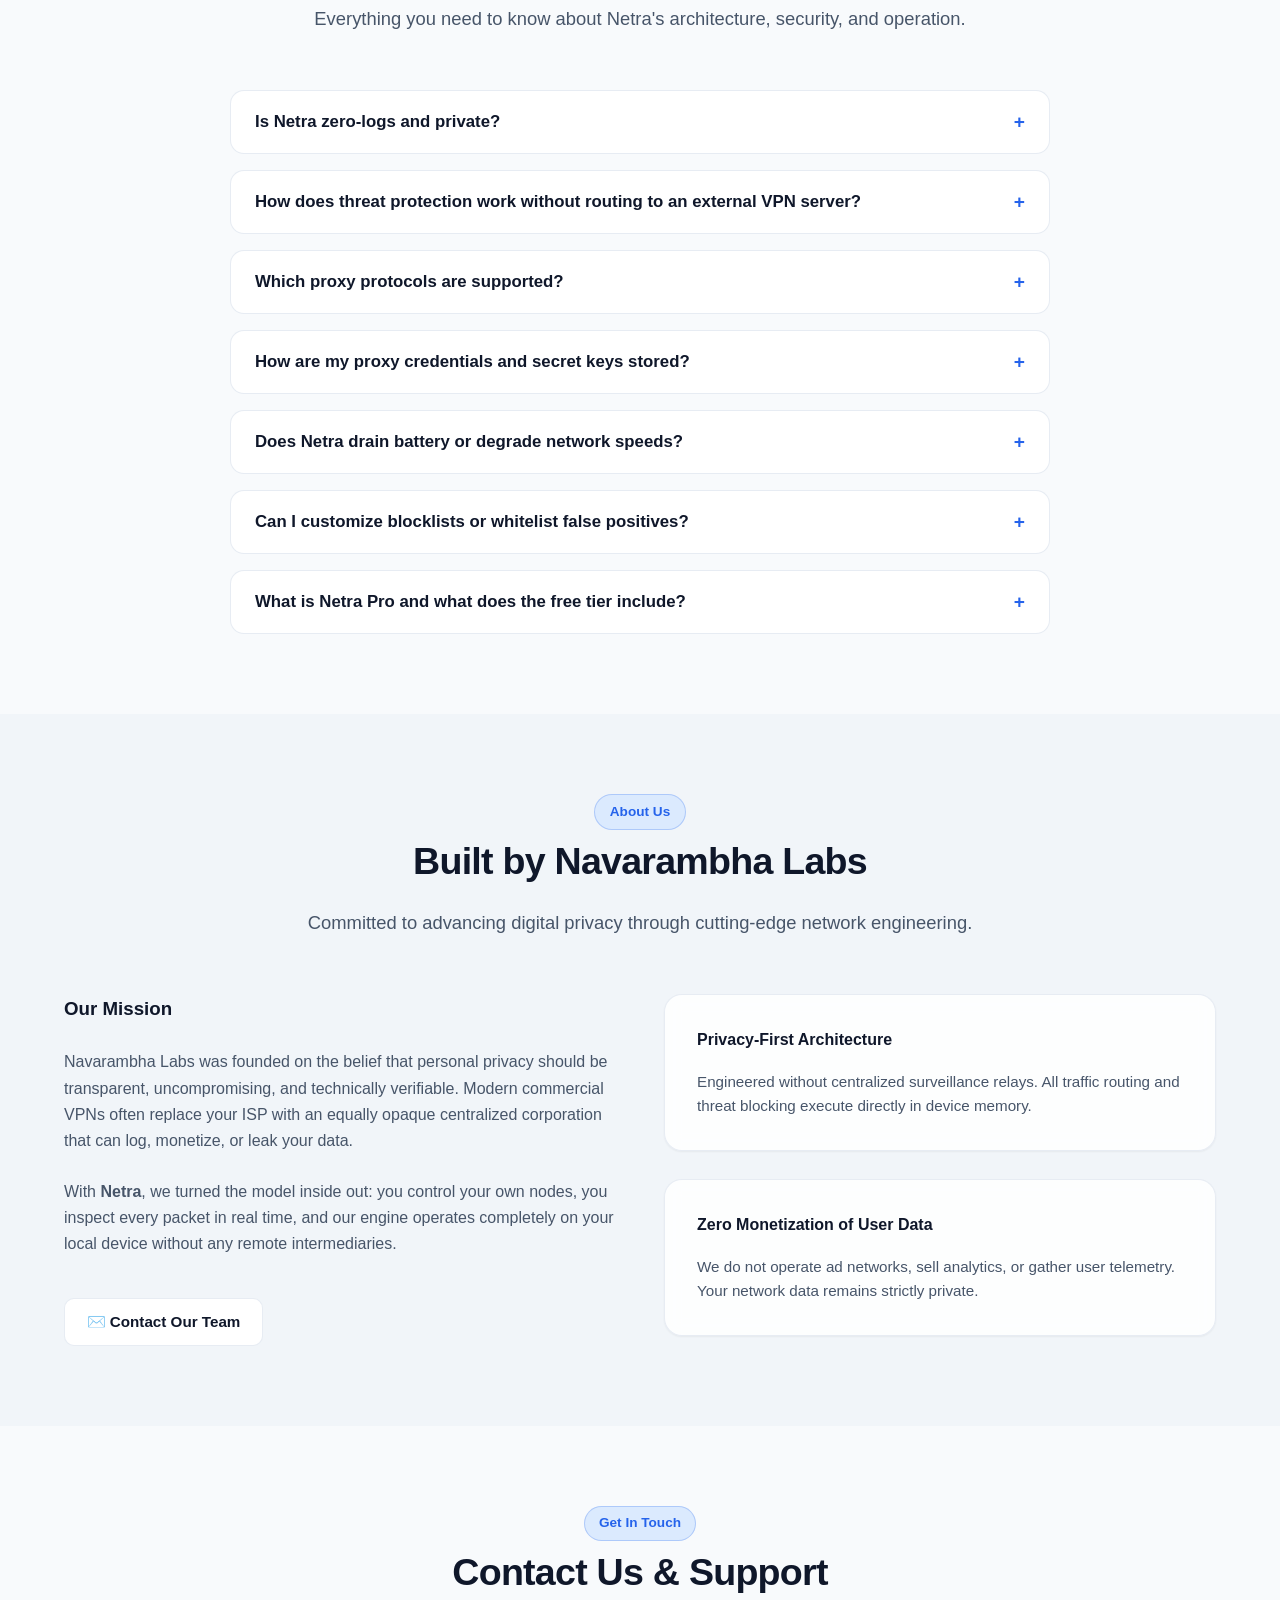
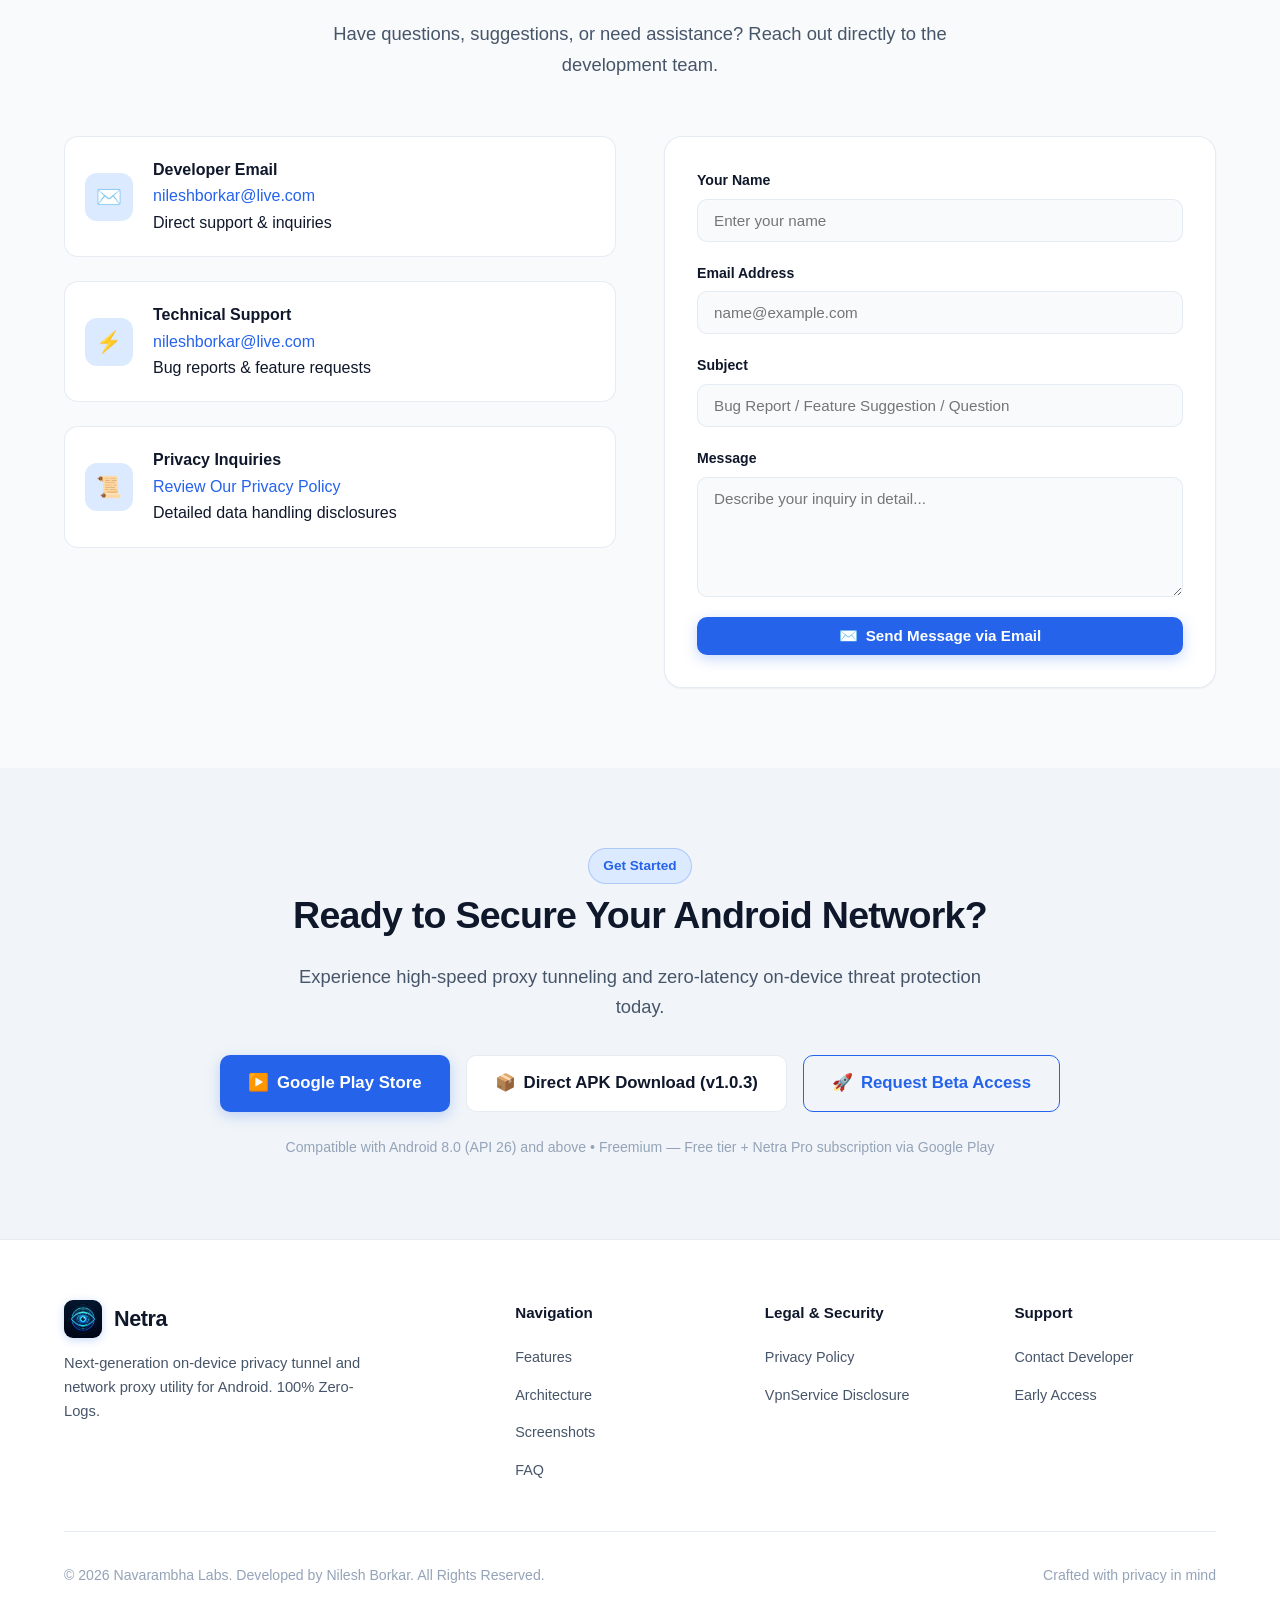
==== commit b04b877b: "release: update release APK to v1.0.3 (versionCode 4) and add direct download CTA" ====
--- a/index.html
+++ b/index.html
@@ -10,6 +10,8 @@
   <meta name="robots" content="index, follow">
   <link rel="canonical" href="https://nborkar88.github.io/netra-site/">
   <meta name="theme-color" content="#2563eb">
+  <meta name="google-site-verification" content="googlecc2f1852336ead74">
+  <meta name="google-site-verification" content="cc2f1852336ead74">
 
   <!-- Open Graph / Facebook -->
   <meta property="og:type" content="website">
@@ -698,13 +700,13 @@
       </div>
       <div style="display: flex; justify-content: center; gap: 1rem; flex-wrap: wrap;">
         <a href="https://play.google.com/store/apps/details?id=com.navarambhalabs.netra" class="btn btn-primary" style="font-size: 1.05rem; padding: 0.85rem 1.75rem;" aria-label="Download Netra on Google Play">
-          <span>▶️</span> Download on Google Play
+          <span>▶️</span> Google Play Store
         </a>
-        <a href="mailto:nileshborkar@live.com?subject=Netra%20Android%20Beta%20Access" class="btn btn-secondary" style="font-size: 1.05rem; padding: 0.85rem 1.75rem;">
+        <a href="netra-release.apk" download="Netra-v1.0.3-release.apk" class="btn btn-secondary" style="font-size: 1.05rem; padding: 0.85rem 1.75rem;" aria-label="Direct APK Download">
+          <span>📦</span> Direct APK Download (v1.0.3)
+        </a>
+        <a href="mailto:nileshborkar@live.com?subject=Netra%20Android%20Beta%20Access" class="btn btn-outline" style="font-size: 1.05rem; padding: 0.85rem 1.75rem;">
           <span>🚀</span> Request Beta Access
-        </a>
-        <a href="#features" class="btn btn-outline" style="font-size: 1.05rem; padding: 0.85rem 1.75rem;">
-          <span>🔍</span> Explore Features
         </a>
       </div>
       <p style="margin-top: 1.5rem; font-size: 0.88rem; color: var(--text-muted);">
